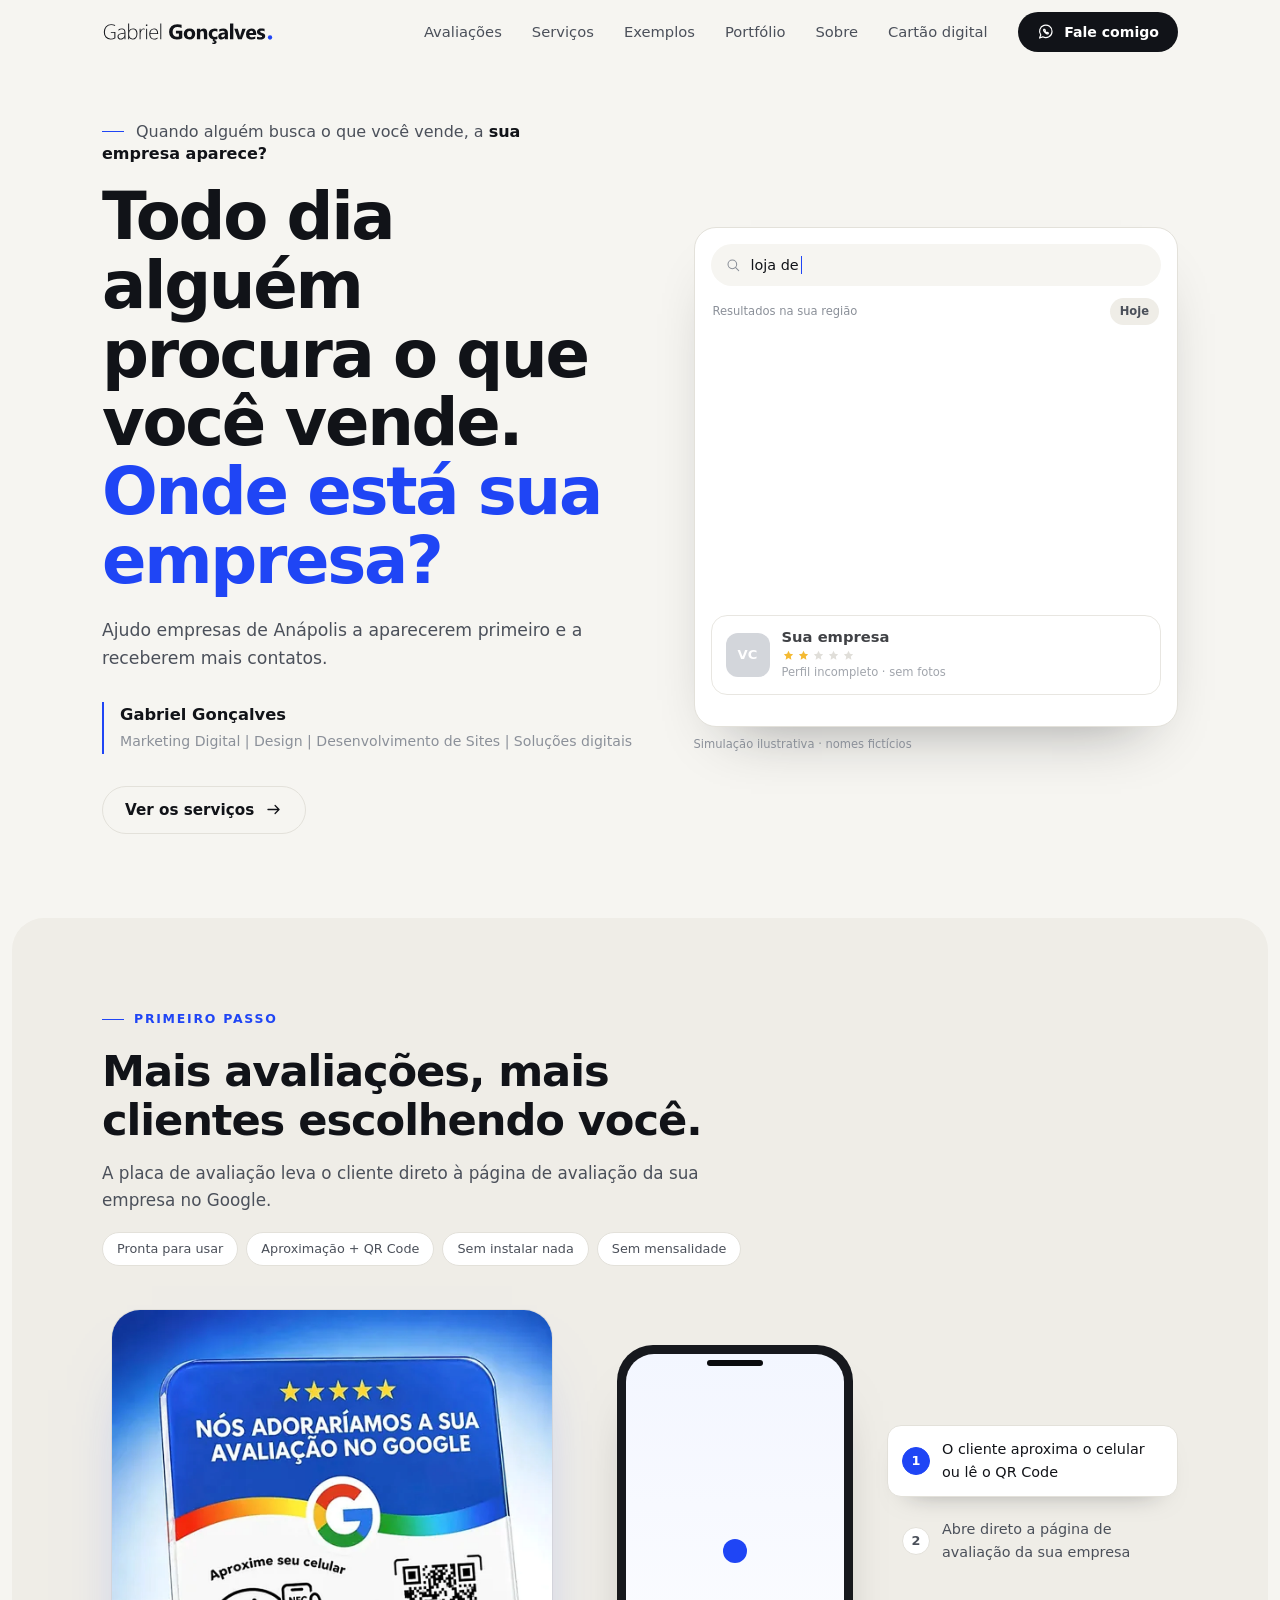
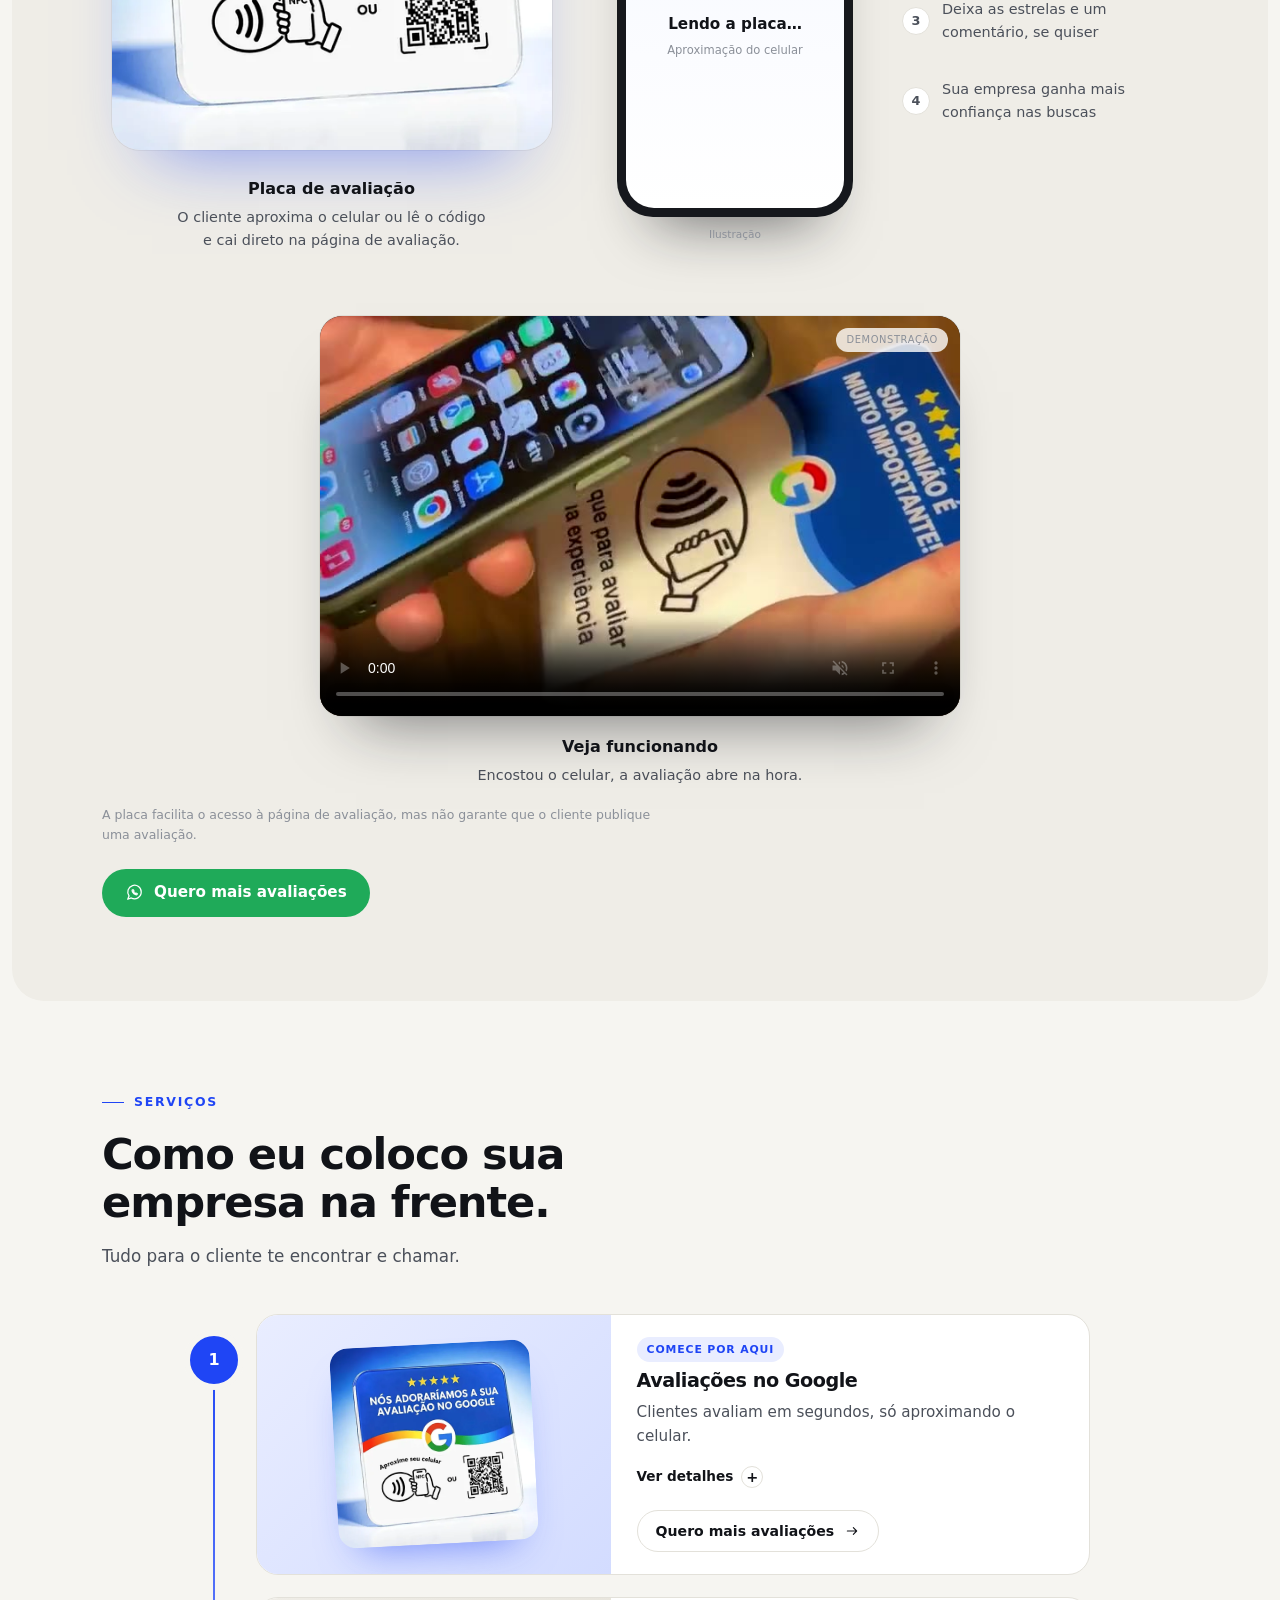
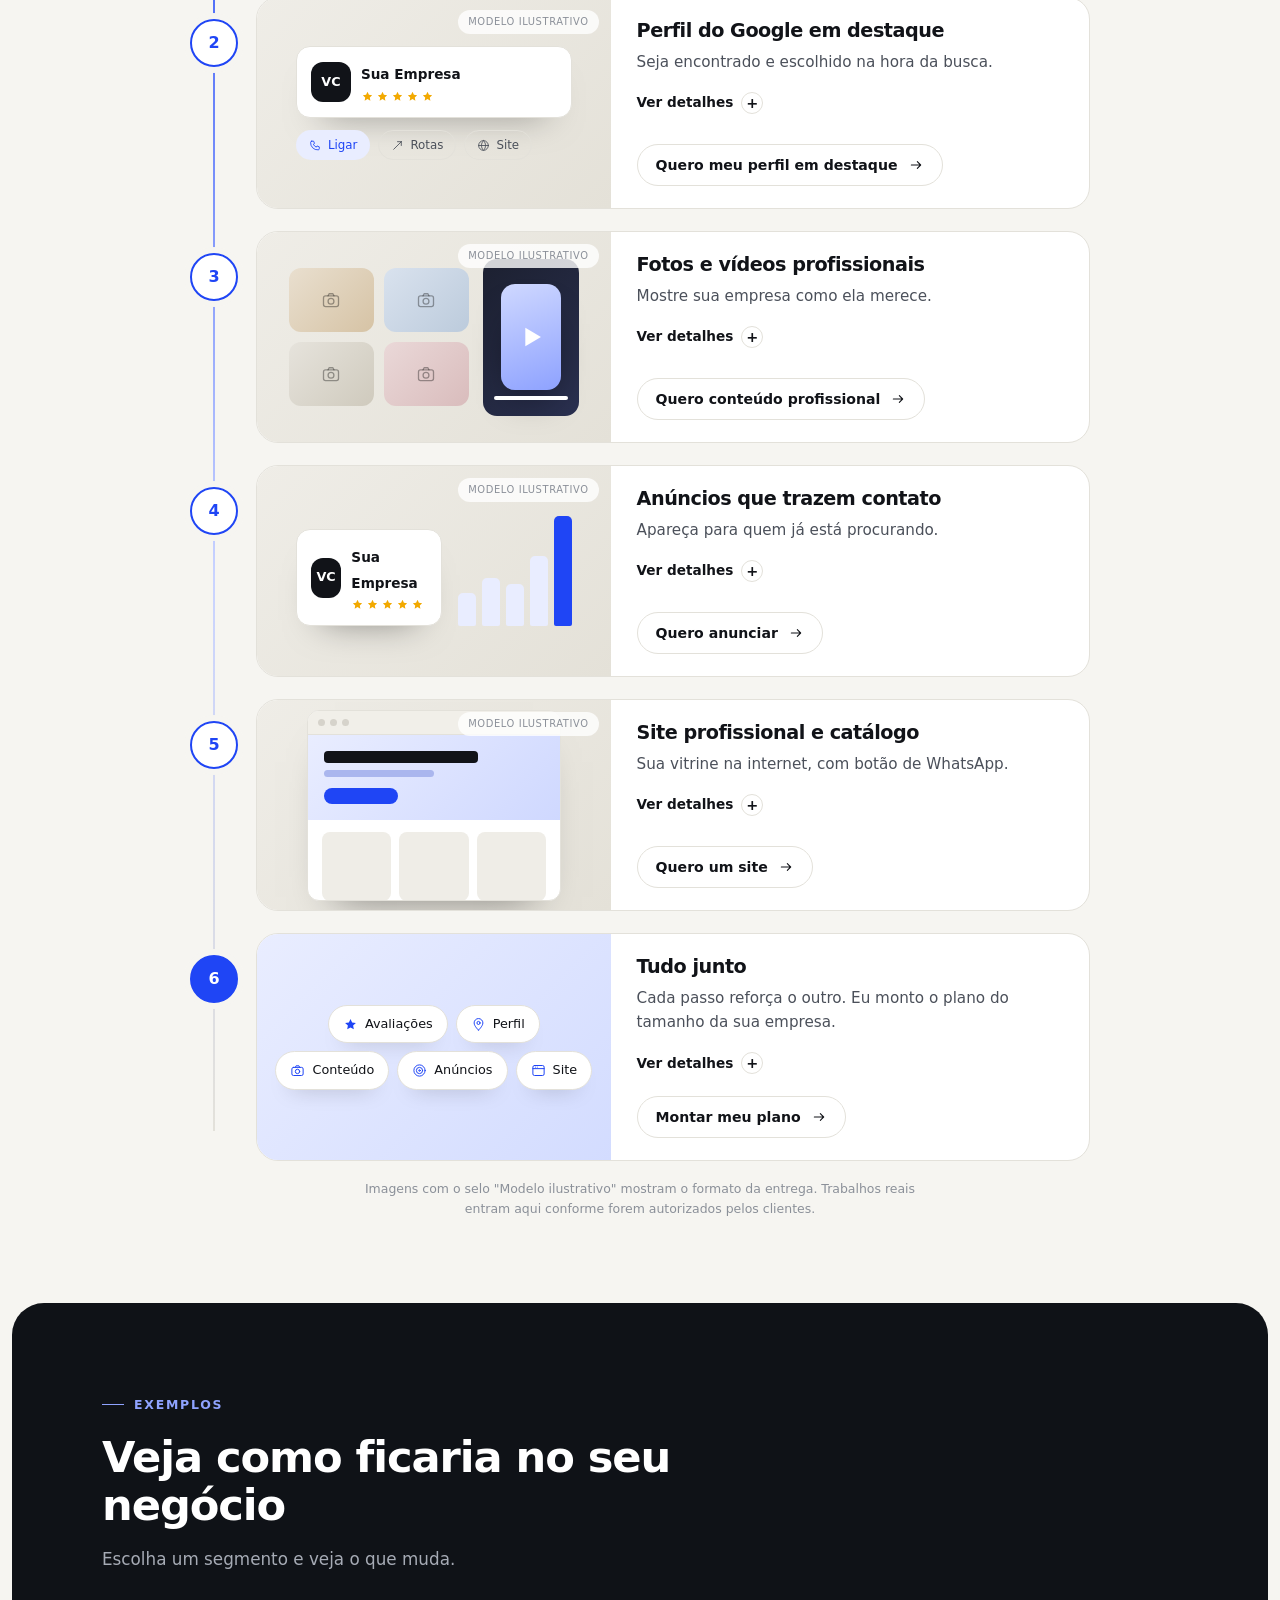
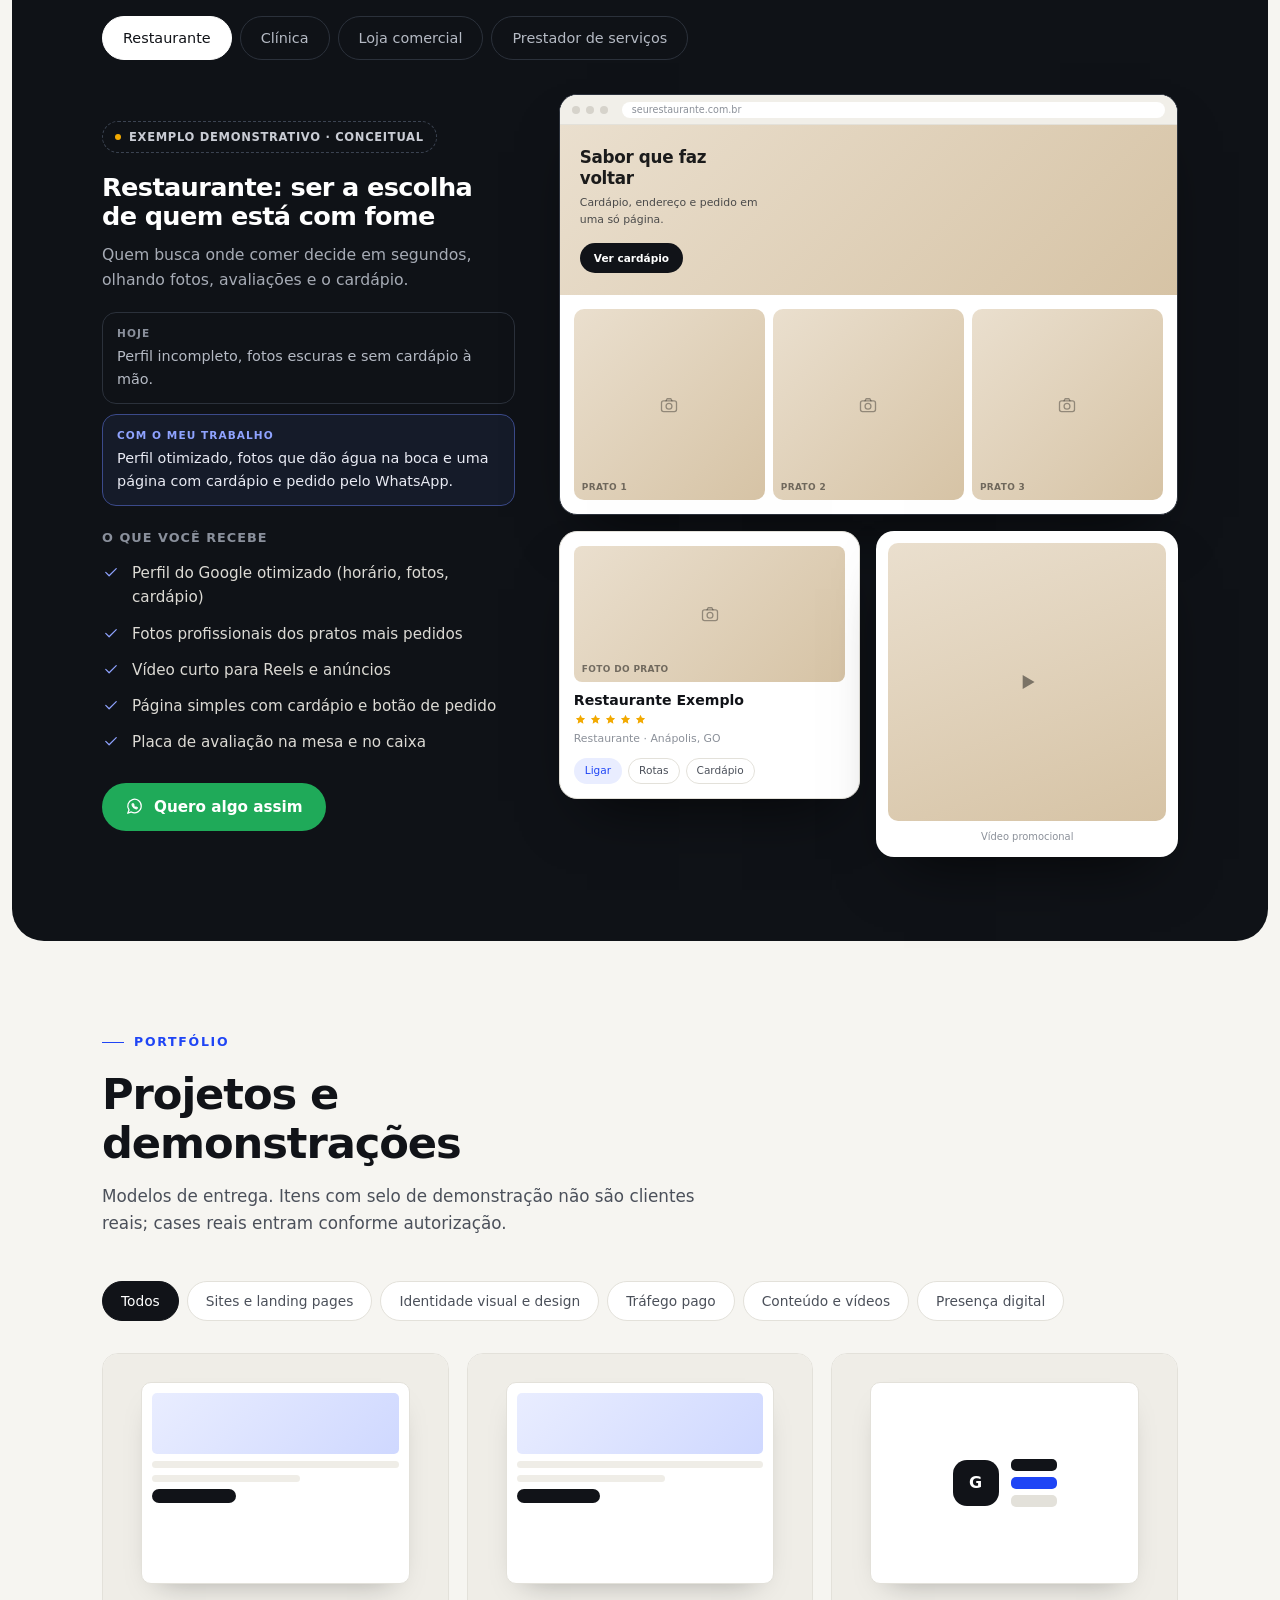
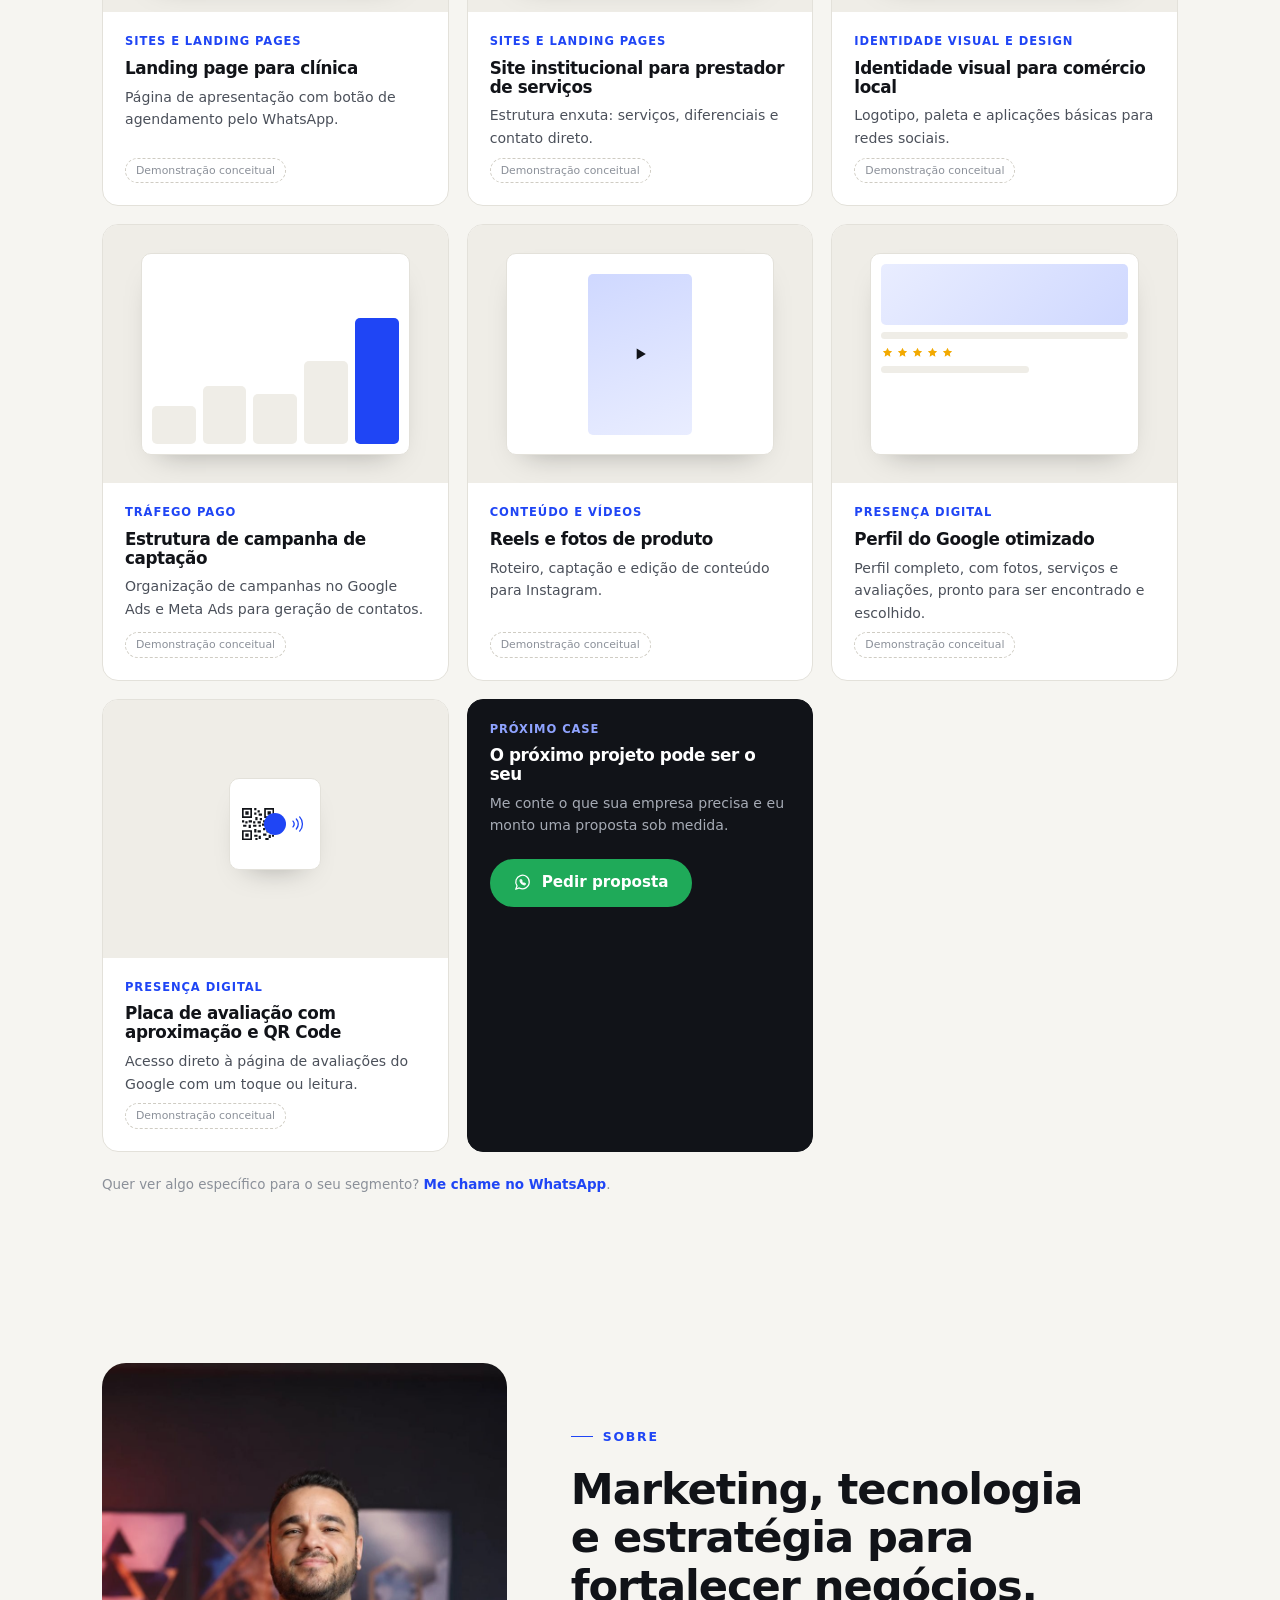
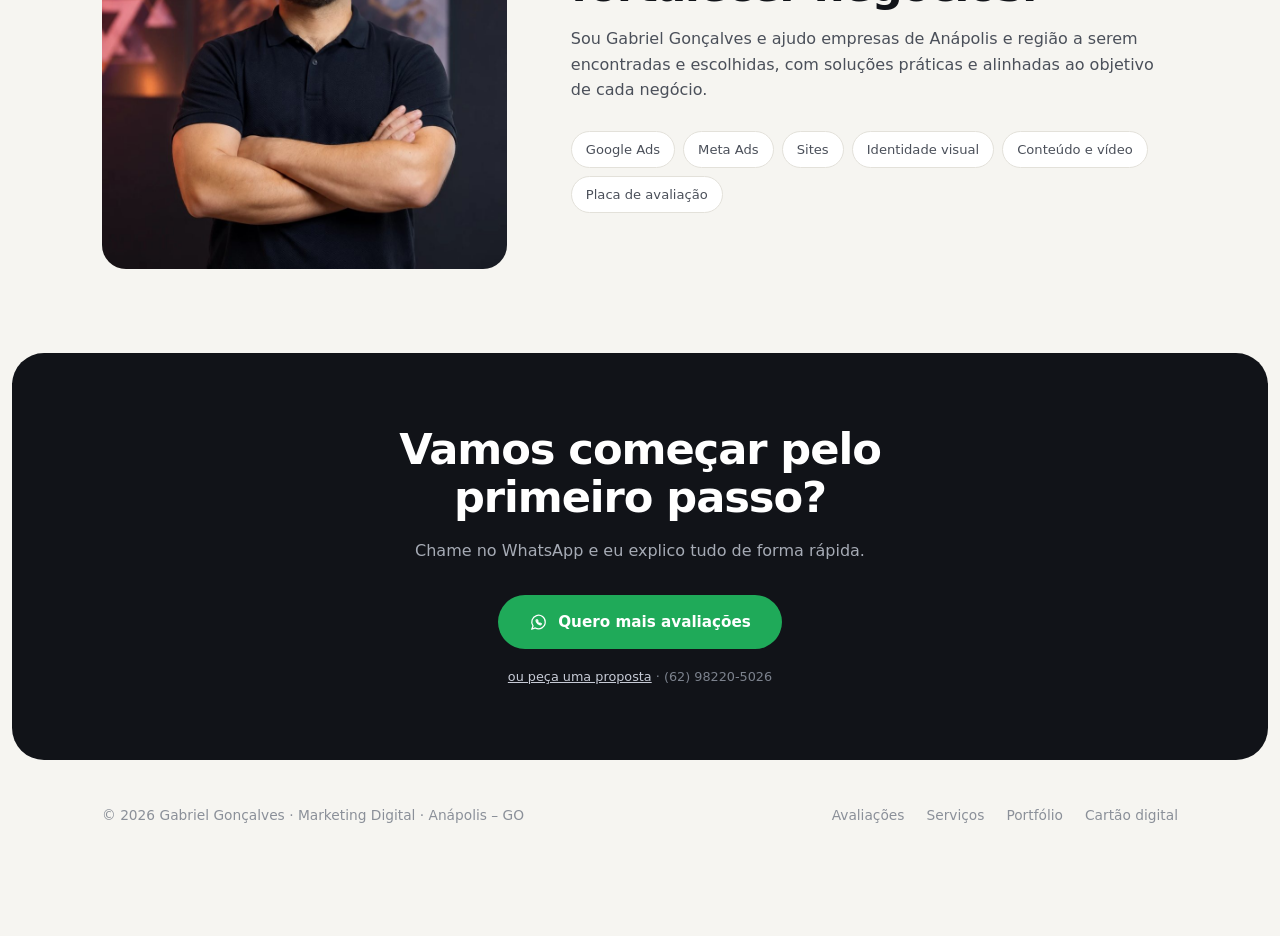
==== index.html @ 5f4edd0d "Textos: frase de apoio e título dos serviços" ====
<!DOCTYPE html>
<html lang="pt-BR">
<head>
<meta charset="utf-8">
<meta name="viewport" content="width=device-width, initial-scale=1, viewport-fit=cover">
<title>Gabriel Gonçalves | Marketing Digital e Soluções Digitais em Anápolis</title>
<meta name="description" content="Marketing digital em Anápolis – GO: gestão de tráfego pago, Google Perfil da Empresa, criação de sites, fotos e vídeos e placas de avaliação com QR Code e aproximação. Fale com Gabriel Gonçalves.">
<meta name="author" content="Gabriel Gonçalves">
<meta name="theme-color" content="#f6f5f1">
<link rel="canonical" href="https://gabrielgoncalves.pages.dev/">

<meta property="og:type" content="website">
<meta property="og:locale" content="pt_BR">
<meta property="og:site_name" content="Gabriel Gonçalves">
<meta property="og:title" content="Gabriel Gonçalves | Marketing Digital e Soluções Digitais em Anápolis">
<meta property="og:description" content="Todo dia alguém procura o que você vende. Onde está sua empresa? Soluções de presença digital para empresas de Anápolis e região.">
<meta property="og:url" content="https://gabrielgoncalves.pages.dev/">
<meta property="og:image" content="https://gabrielgoncalves.pages.dev/assets/og-image.png">
<meta property="og:image:width" content="1200">
<meta property="og:image:height" content="630">
<meta name="twitter:card" content="summary_large_image">
<meta name="twitter:title" content="Gabriel Gonçalves | Marketing Digital em Anápolis">
<meta name="twitter:description" content="Soluções de presença digital para empresas de Anápolis e região.">
<meta name="twitter:image" content="https://gabrielgoncalves.pages.dev/assets/og-image.png">

<link rel="icon" href="assets/favicon.svg" type="image/svg+xml">
<link rel="apple-touch-icon" href="assets/apple-touch-icon.png">
<link rel="stylesheet" href="css/style.css">
<script>document.documentElement.classList.add('js')</script>

<script type="application/ld+json">
{
  "@context":"https://schema.org",
  "@type":"ProfessionalService",
  "name":"Gabriel Gonçalves – Marketing Digital",
  "description":"Marketing digital e soluções de presença digital: tráfego pago, Google Perfil da Empresa, sites, fotos e vídeos, placas de avaliação.",
  "url":"https://gabrielgoncalves.pages.dev/",
  "telephone":"+5562982205026",
  "image":"https://gabrielgoncalves.pages.dev/assets/og-image.png",
  "address":{"@type":"PostalAddress","addressLocality":"Anápolis","addressRegion":"GO","addressCountry":"BR"},
  "areaServed":[{"@type":"City","name":"Anápolis"},{"@type":"AdministrativeArea","name":"Goiás"}],
  "founder":{"@type":"Person","name":"Gabriel Gonçalves"}
}
</script>
</head>
<body>

<!-- Ícones (sprite) -->
<svg width="0" height="0" style="position:absolute" aria-hidden="true">
  <symbol id="i-ads" viewBox="0 0 24 24"><circle cx="12" cy="12" r="9"/><circle cx="12" cy="12" r="5"/><circle cx="12" cy="12" r="1.2"/></symbol>
  <symbol id="i-pin" viewBox="0 0 24 24"><path d="M12 21s7-6.2 7-11.5A7 7 0 0 0 5 9.5C5 14.8 12 21 12 21z"/><circle cx="12" cy="9.5" r="2.5"/></symbol>
  <symbol id="i-cam" viewBox="0 0 24 24"><rect x="3" y="7" width="18" height="13" rx="2.5"/><circle cx="12" cy="13.5" r="3.5"/><path d="M8.5 7l1.2-2.5h4.6L15.5 7"/></symbol>
  <symbol id="i-site" viewBox="0 0 24 24"><rect x="3" y="4" width="18" height="16" rx="2.5"/><path d="M3 9h18M7 6.6h.01M10 6.6h.01"/></symbol>
  <symbol id="i-qr" viewBox="0 0 24 24"><rect x="3.5" y="3.5" width="6" height="6" rx="1"/><rect x="14.5" y="3.5" width="6" height="6" rx="1"/><rect x="3.5" y="14.5" width="6" height="6" rx="1"/><path d="M14.5 14.5h2.5v2.5m3.5-2.5v.01M14.5 20.5h.01M17 20.5h3.5v-2"/></symbol>
  <symbol id="i-wa" viewBox="0 0 24 24"><path d="M20.5 11.5a8.5 8.5 0 0 1-12.6 7.4L3.5 20.5l1.6-4.2A8.5 8.5 0 1 1 20.5 11.5z"/><path d="M9.2 8.6c-.3.5-.4 1.4.3 2.7 1 1.8 2.4 3 4.1 3.5.9.2 1.5-.2 1.8-.7l.2-.5-1.7-.9-.7.6c-.9-.3-2-1.3-2.4-2.3l.6-.7-.8-1.7z"/></symbol>
  <symbol id="i-mail" viewBox="0 0 24 24"><rect x="3" y="5" width="18" height="14" rx="2.5"/><path d="M3.5 7l8.5 6 8.5-6"/></symbol>
  <symbol id="i-ig" viewBox="0 0 24 24"><rect x="3.5" y="3.5" width="17" height="17" rx="5"/><circle cx="12" cy="12" r="3.8"/><path d="M17 7h.01"/></symbol>
  <symbol id="i-globe" viewBox="0 0 24 24"><circle cx="12" cy="12" r="9"/><path d="M3 12h18M12 3c2.5 2.6 3.7 5.6 3.7 9s-1.2 6.4-3.7 9c-2.5-2.6-3.7-5.6-3.7-9S9.5 5.6 12 3z"/></symbol>
  <symbol id="i-dl" viewBox="0 0 24 24"><path d="M12 4v11m0 0l-4-4m4 4l4-4M5 19.5h14"/></symbol>
  <symbol id="i-share" viewBox="0 0 24 24"><circle cx="6" cy="12" r="2.6"/><circle cx="17.5" cy="6" r="2.6"/><circle cx="17.5" cy="18" r="2.6"/><path d="M8.3 10.8l7-3.6M8.3 13.2l7 3.6"/></symbol>
  <symbol id="i-arrow" viewBox="0 0 24 24"><path d="M5 12h14m-5-5l5 5-5 5"/></symbol>
  <symbol id="i-check" viewBox="0 0 24 24"><path d="M5 12.5l4.5 4.5L19 7.5"/></symbol>
  <symbol id="i-star" viewBox="0 0 24 24"><path d="M12 3.2l2.6 5.5 6 .8-4.4 4.2 1.1 6-5.3-2.9-5.3 2.9 1.1-6L3.4 9.5l6-.8z" fill="currentColor" stroke="none"/></symbol>
  <symbol id="i-search" viewBox="0 0 24 24"><circle cx="11" cy="11" r="6.5"/><path d="M16 16l4.5 4.5"/></symbol>
  <symbol id="i-play" viewBox="0 0 24 24"><path d="M8 5.5v13l11-6.5z" fill="currentColor" stroke="none"/></symbol>
  <symbol id="i-nfc" viewBox="0 0 24 24"><path d="M6 8.5a5.5 5.5 0 0 1 0 7M10 6a9 9 0 0 1 0 12M14 3.5a12.5 12.5 0 0 1 0 17"/></symbol>
  <symbol id="i-phone" viewBox="0 0 24 24"><path d="M5 4h3.5l1.7 4.2-2.2 1.4a11 11 0 0 0 5.4 5.4l1.4-2.2L19 14.5V18a2 2 0 0 1-2 2A13 13 0 0 1 3 6a2 2 0 0 1 2-2z"/></symbol>
  <symbol id="i-route" viewBox="0 0 24 24"><path d="M5 19l14-14m0 0h-7m7 0v7"/></symbol>
  <symbol id="i-qrfill" viewBox="0 0 29 29"><path fill="currentColor" fill-rule="evenodd" d="M0 0h9v9H0zM1.5 1.5v6h6v-6zM3 3h3v3H3zM20 0h9v9h-9zM21.5 1.5v6h6v-6zM23 3h3v3h-3zM0 20h9v9H0zM1.5 21.5v6h6v-6zM3 23h3v3H3zM11 0h2v2h-2zM14 2h2v2h-2zM11 4h2v2h-2zM15 5h3v2h-3zM12 8h2v3h-2zM16 9h2v2h-2zM0 11h2v2H0zM3 12h2v2H3zM6 11h3v2H6zM10 12h2v2h-2zM14 12h3v2h-3zM19 11h2v2h-2zM22 12h3v2h-3zM26 11h3v2h-3zM1 15h3v2H1zM6 15h2v3H6zM10 15h3v2h-3zM15 15h2v2h-2zM18 14h3v2h-3zM23 15h2v3h-2zM27 15h2v2h-2zM11 19h2v3h-2zM14 20h3v2h-3zM19 18h2v2h-2zM22 20h2v2h-2zM26 19h3v2h-3zM11 24h3v2h-3zM15 25h2v3h-2zM19 23h3v2h-3zM24 24h2v3h-2zM27 24h2v2h-2zM12 27h2v2h-2zM21 27h3v2h-3z"/></symbol>
</svg>

<header class="header" id="topo">
  <div class="wrap">
    <a class="brand" href="#topo" aria-label="Gabriel Gonçalves — início"><img src="assets/logo-nome.svg" alt="Gabriel Gonçalves" height="28"></a>
    <button class="menu-btn" aria-label="Abrir menu" aria-expanded="false" aria-controls="nav"><span></span></button>
    <nav class="nav" id="nav" aria-label="Principal">
      <a class="link" href="#plaquinha">Avaliações</a>
      <a class="link" href="#trilha">Serviços</a>
      <a class="link" href="#exemplos">Exemplos</a>
      <a class="link" href="#portfolio">Portfólio</a>
      <a class="link" href="#sobre">Sobre</a>
      <a class="link" href="cartao/">Cartão digital</a>
      <a class="btn btn-primary" data-wa="geral" href="https://wa.me/5562982205026" target="_blank" rel="noopener"><svg class="icon"><use href="#i-wa"/></svg>Fale comigo</a>
    </nav>
  </div>
</header>

<main>
<!-- 1. HERO -->
<section class="hero" aria-labelledby="h-hero">
  <div class="wrap hero-grid">
    <div>
      <p class="pre">Quando alguém busca o que você vende, a <b>sua empresa aparece?</b></p>
      <h1 id="h-hero">Todo dia alguém procura o que você vende. <em>Onde está sua empresa?</em></h1>
      <p class="sub">Ajudo empresas de Anápolis a aparecerem primeiro e a receberem mais contatos.</p>
      <div class="hero-id">
        <strong>Gabriel Gonçalves</strong>
        <span>Marketing Digital | Design | Desenvolvimento de Sites | Soluções digitais</span>
      </div>
      <div class="cta-row">
        <a class="btn btn-ghost" href="#trilha">Ver os serviços<svg class="icon"><use href="#i-arrow"/></svg></a>
      </div>
    </div>

    <div class="stage serp-stage" role="img" aria-label="Simulação: a empresa do cliente aparece e sobe de posição nas buscas do Google">
      <div class="gs" aria-hidden="true">
        <div class="gs-bar"><svg class="icon"><use href="#i-search"/></svg><span id="gs-q"></span><i class="caret"></i></div>
        <div class="gs-state"><span>Resultados na sua região</span><b id="gs-badge" class="before">Hoje</b></div>
        <div class="gs-list" id="gs-list"></div>
        <div class="gs-ping" id="gs-ping"><span class="dot"><svg class="icon"><use href="#i-wa"/></svg></span>Cliente chamou no WhatsApp</div>
      </div>
      <span class="stage-note">Simulação ilustrativa · nomes fictícios</span>
    </div>
  </div>
</section>

<!-- 2.5 AVALIAÇÕES -->
<section id="plaquinha" class="reviews" aria-labelledby="h-aval">
  <div class="wrap">
    <div class="sec-head rv">
      <span class="eyebrow">Primeiro passo</span>
      <h2 id="h-aval">Mais avaliações, mais clientes escolhendo você.</h2>
      <p class="lead">A placa de avaliação leva o cliente direto à página de avaliação da sua empresa no Google.</p>
      <div class="pills3"><span>Pronta para usar</span><span>Aproximação + QR Code</span><span>Sem instalar nada</span><span>Sem mensalidade</span></div>
    </div>

    <div class="rv-grid">

      <figure class="plaque rv">
        <img class="mesa" src="assets/plaquinha-azul.webp" alt="Placa de avaliação com aproximação e QR Code para avaliações no Google" width="1000" height="1000" loading="lazy">
        <figcaption><b>Placa de avaliação</b><span>O cliente aproxima o celular ou lê o código e cai direto na página de avaliação.</span></figcaption>
      </figure>

      <div class="flow rv" id="flow">
        <div class="phone" aria-hidden="true">
          <div class="scr s1 on"><div class="nfc"><i></i><i></i><i></i></div><b>Lendo a placa…</b><small>Aproximação do celular</small></div>
          <div class="scr s2"><div class="g-head"><div class="logo">SE</div><div><b>Sua Empresa</b><small>Avalie sua experiência</small></div></div>
            <div class="rate"><svg class="icon"><use href="#i-star"/></svg><svg class="icon"><use href="#i-star"/></svg><svg class="icon"><use href="#i-star"/></svg><svg class="icon"><use href="#i-star"/></svg><svg class="icon"><use href="#i-star"/></svg></div>
            <small class="hint">Toque nas estrelas</small></div>
          <div class="scr s3"><div class="g-head"><div class="logo">SE</div><div><b>Sua Empresa</b><small>Avaliação</small></div></div>
            <div class="rate"><svg class="icon"><use href="#i-star"/></svg><svg class="icon"><use href="#i-star"/></svg><svg class="icon"><use href="#i-star"/></svg><svg class="icon"><use href="#i-star"/></svg><svg class="icon"><use href="#i-star"/></svg></div>
            <div class="cmt"><i></i><i class="s"></i></div><span class="pub">Publicar</span></div>
          <div class="scr s4"><div class="serp"><div class="q"><svg class="icon"><use href="#i-search"/></svg>sua empresa em Anápolis</div>
            <div class="res top"><div class="logo">SE</div><div><b>Sua Empresa</b><div class="stars"><svg class="icon"><use href="#i-star"/></svg><svg class="icon"><use href="#i-star"/></svg><svg class="icon"><use href="#i-star"/></svg><svg class="icon"><use href="#i-star"/></svg><svg class="icon"><use href="#i-star"/></svg></div><small>Perfil completo · fotos · horário</small></div></div>
            <div class="res dim"><div class="logo">OE</div><div><b>Outra empresa</b><div class="stars"><svg class="icon"><use href="#i-star"/></svg></div><small>Poucas informações</small></div></div></div></div>
          <span class="ilus">Ilustração</span>
        </div>
        <ol class="steps">
          <li class="on"><button type="button" data-go="0"><b>1</b><span>O cliente aproxima o celular ou lê o QR Code</span></button></li>
          <li><button type="button" data-go="1"><b>2</b><span>Abre direto a página de avaliação da sua empresa</span></button></li>
          <li><button type="button" data-go="2"><b>3</b><span>Deixa as estrelas e um comentário, se quiser</span></button></li>
          <li><button type="button" data-go="3"><b>4</b><span>Sua empresa ganha mais confiança nas buscas</span></button></li>
        </ol>
      </div>
    </div>

    <figure class="demo-video rv">
      <div class="vwrap">
        <video id="demo-nfc" muted loop playsinline preload="metadata" poster="assets/video/demo-nfc.jpg" aria-label="Demonstração: cliente encosta o celular na placa de avaliação e a página de avaliação abre">
          <source src="assets/video/demo-nfc.mp4" type="video/mp4">
        </video>
        <span class="model">Demonstração</span>
      </div>
      <figcaption><b>Veja funcionando</b><span>Encostou o celular, a avaliação abre na hora.</span></figcaption>
    </figure>

    <p class="fine rv">A placa facilita o acesso à página de avaliação, mas não garante que o cliente publique uma avaliação.</p>
    <div class="cta-row rv"><a class="btn btn-wa" data-wa="nfc" href="https://wa.me/5562982205026" target="_blank" rel="noopener"><svg class="icon"><use href="#i-wa"/></svg>Quero mais avaliações</a></div>
  </div>
</section>


<!-- 3. TRILHA -->
<section id="trilha" aria-labelledby="h-trilha">
  <div class="wrap">
    <div class="sec-head rv">
      <span class="eyebrow">Serviços</span>
      <h2 id="h-trilha">Como eu coloco sua empresa na frente.</h2>
      <p class="lead">Tudo para o cliente te encontrar e chamar.</p>
    </div>
    <div class="track">
      <article class="step rv first">
        <span class="num">1</span>
        <div class="sc">
          <div class="step-vis" data-tipo="plaquinha"></div>
          <div class="sc-body">
            <span class="badge2">Comece por aqui</span>
            <h3>Avaliações no Google</h3>
            <p>Clientes avaliam em segundos, só aproximando o celular.</p>
            <details><summary>Ver detalhes</summary><ul><li>Placa de avaliação com aproximação e QR Code, pronta para usar</li><li>Link direto para a avaliação da sua empresa</li><li>Mais confiança para quem pesquisa</li></ul></details>
            <a class="btn btn-ghost sm" data-wa="nfc" href="https://wa.me/5562982205026" target="_blank" rel="noopener">Quero mais avaliações<svg class="icon"><use href="#i-arrow"/></svg></a>
          </div>
        </div>
      </article>
      <article class="step rv">
        <span class="num">2</span>
        <div class="sc">
          <div class="step-vis" data-tipo="perfil"></div>
          <div class="sc-body">
            
            <h3>Perfil do Google em destaque</h3>
            <p>Seja encontrado e escolhido na hora da busca.</p>
            <details><summary>Ver detalhes</summary><ul><li>Otimização completa do perfil</li><li>Informações, categorias, produtos e serviços</li><li>Fotos e publicações que mantêm o perfil ativo</li><li>Gestão de reputação e avaliações</li></ul></details>
            <a class="btn btn-ghost sm" data-wa="google" href="https://wa.me/5562982205026" target="_blank" rel="noopener">Quero meu perfil em destaque<svg class="icon"><use href="#i-arrow"/></svg></a>
          </div>
        </div>
      </article>
      <article class="step rv">
        <span class="num">3</span>
        <div class="sc">
          <div class="step-vis" data-tipo="foto,video"></div>
          <div class="sc-body">
            
            <h3>Fotos e vídeos profissionais</h3>
            <p>Mostre sua empresa como ela merece.</p>
            <details><summary>Ver detalhes</summary><ul><li>Fotografia comercial de produtos e ambiente</li><li>Reels e vídeos institucionais</li><li>Conteúdo para Instagram e redes sociais</li></ul></details>
            <a class="btn btn-ghost sm" data-wa="midia" href="https://wa.me/5562982205026" target="_blank" rel="noopener">Quero conteúdo profissional<svg class="icon"><use href="#i-arrow"/></svg></a>
          </div>
        </div>
      </article>
      <article class="step rv">
        <span class="num">4</span>
        <div class="sc">
          <div class="step-vis" data-tipo="google"></div>
          <div class="sc-body">
            
            <h3>Anúncios que trazem contato</h3>
            <p>Apareça para quem já está procurando.</p>
            <details><summary>Ver detalhes</summary><ul><li>Google Ads e Meta Ads</li><li>Campanhas para gerar contatos</li><li>Acompanhamento e ajustes</li></ul></details>
            <a class="btn btn-ghost sm" data-wa="trafego" href="https://wa.me/5562982205026" target="_blank" rel="noopener">Quero anunciar<svg class="icon"><use href="#i-arrow"/></svg></a>
          </div>
        </div>
      </article>
      <article class="step rv">
        <span class="num">5</span>
        <div class="sc">
          <div class="step-vis" data-tipo="site"></div>
          <div class="sc-body">
            
            <h3>Site profissional e catálogo</h3>
            <p>Sua vitrine na internet, com botão de WhatsApp.</p>
            <details><summary>Ver detalhes</summary><ul><li>Site ou página de apresentação</li><li>Catálogo de produtos</li><li>Cartão de visita digital</li></ul></details>
            <a class="btn btn-ghost sm" data-wa="site" href="https://wa.me/5562982205026" target="_blank" rel="noopener">Quero um site<svg class="icon"><use href="#i-arrow"/></svg></a>
          </div>
        </div>
      </article>
      <article class="step rv last">
        <span class="num">6</span>
        <div class="sc">
          <div class="step-vis" data-tipo="tudo"></div>
          <div class="sc-body">
            
            <h3>Tudo junto</h3>
            <p>Cada passo reforça o outro. Eu monto o plano do tamanho da sua empresa.</p>
            <details><summary>Ver detalhes</summary><ul><li>Avaliações, perfil, conteúdo, anúncios e site</li><li>Plano sob medida para o seu momento</li></ul></details>
            <a class="btn btn-ghost sm" data-wa="proposta" href="https://wa.me/5562982205026" target="_blank" rel="noopener">Montar meu plano<svg class="icon"><use href="#i-arrow"/></svg></a>
          </div>
        </div>
      </article>
    </div>
    <p class="fine rv" style="text-align:center;margin-inline:auto">Imagens com o selo "Modelo ilustrativo" mostram o formato da entrega. Trabalhos reais entram aqui conforme forem autorizados pelos clientes.</p>
  </div>
</section>

<!-- 3. EXEMPLOS -->
<section id="exemplos" class="demos" aria-labelledby="h-demo">
  <div class="wrap">
    <div class="sec-head rv">
      <span class="eyebrow">Exemplos</span>
      <h2 id="h-demo">Veja como ficaria no seu negócio</h2>
      <p class="lead">Escolha um segmento e veja o que muda.</p>
    </div>
    <div class="tabs" role="tablist" aria-label="Segmentos de exemplo" id="demo-tabs"></div>
    <div id="demo-panels"></div>
  </div>
</section>

<!-- 4. PORTFÓLIO -->
<section id="portfolio" aria-labelledby="h-port">
  <div class="wrap">
    <div class="sec-head rv">
      <span class="eyebrow">Portfólio</span>
      <h2 id="h-port">Projetos e demonstrações</h2>
      <p class="lead">Modelos de entrega. Itens com selo de demonstração não são clientes reais; cases reais entram conforme autorização.</p>
    </div>
    <div class="filters" id="filters" role="group" aria-label="Filtrar por categoria"></div>
    <div class="grid" id="grid"></div>
    <p class="add-hint">Quer ver algo específico para o seu segmento? <a data-wa="portfolio" href="https://wa.me/5562982205026" target="_blank" rel="noopener" style="color:var(--accent);font-weight:600">Me chame no WhatsApp</a>.</p>
  </div>
</section>

<!-- 5. SOBRE -->
<section id="sobre" class="about" aria-labelledby="h-sobre">
  <div class="wrap about-grid">
    <div class="photo rv">
      <img src="assets/gabriel.jpg" alt="Gabriel Gonçalves" onerror="this.remove()" width="420" height="525">
      <div class="ph-txt"><b>GG</b><span>Espaço para foto profissional<br>assets/gabriel.jpg</span></div>
    </div>
    <div class="rv">
      <span class="eyebrow">Sobre</span>
      <h2 id="h-sobre">Marketing, tecnologia e estratégia para fortalecer negócios.</h2>
      <p>Sou Gabriel Gonçalves e ajudo empresas de Anápolis e região a serem encontradas e escolhidas, com soluções práticas e alinhadas ao objetivo de cada negócio.</p>
      <div class="pills"><span>Google Ads</span><span>Meta Ads</span><span>Sites</span><span>Identidade visual</span><span>Conteúdo e vídeo</span><span>Placa de avaliação</span></div>
    </div>
  </div>
</section>

<!-- CTA -->
<section class="cta" id="contato" aria-labelledby="h-cta">
  <div class="wrap">
    <h2 id="h-cta">Vamos começar pelo primeiro passo?</h2>
    <p>Chame no WhatsApp e eu explico tudo de forma rápida.</p>
    <a class="btn btn-wa" data-wa="nfc" href="https://wa.me/5562982205026" target="_blank" rel="noopener"><svg class="icon"><use href="#i-wa"/></svg>Quero mais avaliações</a>
    <small><a data-wa="proposta" href="https://wa.me/5562982205026" target="_blank" rel="noopener" style="text-decoration:underline">ou peça uma proposta</a> · (62) 98220-5026</small>
  </div>
</section>
</main>

<footer class="footer">
  <div class="wrap">
    <div>© <span id="ano">2026</span> Gabriel Gonçalves · Marketing Digital · Anápolis – GO</div>
    <nav aria-label="Rodapé">
      <a href="#plaquinha">Avaliações</a><a href="#trilha">Serviços</a><a href="#portfolio">Portfólio</a><a href="cartao/">Cartão digital</a>
      <a class="ig-link" href="#" target="_blank" rel="noopener" hidden>Instagram</a>
      <a class="mail-link" href="#" hidden>E-mail</a>
    </nav>
  </div>
</footer>

<div class="dock" id="dock"><a class="btn btn-wa btn-block" data-wa="nfc" href="https://wa.me/5562982205026" target="_blank" rel="noopener"><svg class="icon"><use href="#i-wa"/></svg>Quero mais avaliações</a></div>

<a class="fab" id="fab" data-wa="geral" href="https://wa.me/5562982205026" target="_blank" rel="noopener" aria-label="Conversar pelo WhatsApp"><svg class="icon"><use href="#i-wa"/></svg></a>

<script src="js/config.js"></script>
<script src="js/projetos.js"></script>
<script src="js/main.js"></script>
</body>
</html>
---- css/style.css ----
/* ===== Gabriel Gonçalves — estilos ===== */
:root{
  --bg:#f6f5f1; --surface:#fff; --soft:#efede7;
  --ink:#111318; --ink2:#4b505a; --mute:#8b9099; --line:#e3e1da;
  --accent:#1f45f5; --accent-ink:#fff; --accent-soft:#e9edff;
  --dark:#0f1217; --dark2:#171b22;
  --wa:#1faa59;
  --r:16px; --r-sm:10px;
  --max:1120px;
  --font:"Inter","Segoe UI",system-ui,-apple-system,"Helvetica Neue",Arial,sans-serif;
}
*{box-sizing:border-box;margin:0;padding:0}
[hidden]{display:none!important}
html{scroll-behavior:smooth;-webkit-text-size-adjust:100%}
body{font-family:var(--font);background:var(--bg);color:var(--ink);line-height:1.6;font-size:16px;overflow-x:hidden;-webkit-font-smoothing:antialiased}
img,svg{display:block;max-width:100%}
a{color:inherit;text-decoration:none}
button{font:inherit;color:inherit;cursor:pointer;background:none;border:0}
ul,ol{list-style:none}
.icon{width:1.25em;height:1.25em;fill:none;stroke:currentColor;stroke-width:1.6;stroke-linecap:round;stroke-linejoin:round;flex:none}
.icon.fill{fill:currentColor;stroke:none}
.wrap{width:100%;max-width:var(--max);margin:0 auto;padding:0 22px}
section{padding:84px 0;scroll-margin-top:64px}
.eyebrow{display:inline-flex;align-items:center;gap:10px;font-size:.78rem;font-weight:600;letter-spacing:.14em;text-transform:uppercase;color:var(--accent);margin-bottom:18px}
.eyebrow::before{content:"";width:22px;height:1px;background:currentColor}
h1,h2,h3{font-weight:600;letter-spacing:-.025em;line-height:1.12}
h2{font-size:clamp(1.7rem,4.6vw,2.7rem);max-width:20ch}
.lead{color:var(--ink2);font-size:1.05rem;max-width:56ch;margin-top:16px}
.sec-head{margin-bottom:44px}
:focus-visible{outline:2px solid var(--accent);outline-offset:3px;border-radius:6px}

/* botões */
.btn{display:inline-flex;align-items:center;justify-content:center;gap:10px;min-height:48px;padding:0 22px;border-radius:999px;font-weight:600;font-size:.95rem;border:1px solid transparent;transition:transform .2s,background .2s,border-color .2s,box-shadow .2s;white-space:nowrap}
.btn:active{transform:scale(.98)}
.btn-primary{background:var(--ink);color:#fff}
.btn-primary:hover{background:#000;box-shadow:0 8px 24px -10px rgba(0,0,0,.5)}
.btn-accent{background:var(--accent);color:#fff}
.btn-accent:hover{box-shadow:0 10px 26px -10px var(--accent)}
.btn-ghost{background:transparent;border-color:var(--line);color:var(--ink)}
.btn-ghost:hover{border-color:var(--ink)}
.btn-wa{background:var(--wa);color:#fff}
.btn-wa:hover{box-shadow:0 10px 26px -12px var(--wa)}
.btn-block{width:100%}

/* header */
.header{position:sticky;top:0;z-index:50;background:rgba(246,245,241,.86);backdrop-filter:saturate(1.4) blur(14px);-webkit-backdrop-filter:saturate(1.4) blur(14px);border-bottom:1px solid transparent;transition:border-color .2s}
.header.scrolled{border-color:var(--line)}
.header .wrap{display:flex;align-items:center;justify-content:space-between;height:64px}
.brand{display:flex;align-items:center;gap:10px;font-weight:600;letter-spacing:-.02em}
.brand .mark{width:30px;height:30px;border-radius:9px;background:var(--ink);color:#fff;display:grid;place-items:center;font-size:.8rem;font-weight:700;letter-spacing:0}
.nav{display:flex;align-items:center;gap:30px}
.nav a.link{font-size:.92rem;color:var(--ink2);transition:color .2s}
.nav a.link:hover{color:var(--ink)}
.nav .btn{min-height:40px;padding:0 18px;font-size:.88rem}
.menu-btn{display:none;width:44px;height:44px;border-radius:12px;border:1px solid var(--line);place-items:center}
.menu-btn span,.menu-btn span::before{display:block;width:18px;height:1.6px;background:var(--ink);position:relative;transition:transform .25s}
.menu-btn span::before{content:"";position:absolute;top:6px}
.menu-btn[aria-expanded=true] span{transform:translateY(3px) rotate(45deg)}
.menu-btn[aria-expanded=true] span::before{transform:translateY(-6px) rotate(-90deg);top:6px}
@media(max-width:820px){
  .menu-btn{display:grid}
  .nav{position:fixed;inset:64px 0 auto 0;background:var(--bg);flex-direction:column;align-items:stretch;gap:0;padding:8px 22px 22px;border-bottom:1px solid var(--line);transform:translateY(-12px);opacity:0;visibility:hidden;transition:.25s}
  .nav.open{transform:none;opacity:1;visibility:visible}
  .nav a.link{padding:16px 0;border-bottom:1px solid var(--line);font-size:1rem}
  .nav .btn{margin-top:16px;min-height:50px}
}

/* hero */
.hero{padding:56px 0 72px;position:relative}
.hero-grid{display:grid;grid-template-columns:1.05fr .95fr;gap:56px;align-items:center}
.hero h1{font-size:clamp(2.2rem,7.2vw,4.1rem);letter-spacing:-.035em;line-height:1.05}
.hero h1 em{font-style:normal;color:var(--accent)}
.hero .sub{margin-top:22px;font-size:1.08rem;color:var(--ink2);max-width:48ch}
.hero-id{margin-top:30px;padding-left:16px;border-left:2px solid var(--accent)}
.hero-id strong{display:block;font-size:1.02rem}
.hero-id span{font-size:.88rem;color:var(--mute)}
.cta-row{display:flex;flex-wrap:wrap;gap:12px;margin-top:32px}
.hero-meta{margin-top:34px;display:flex;flex-wrap:wrap;gap:8px 22px;color:var(--mute);font-size:.84rem}
.hero-meta span{display:inline-flex;align-items:center;gap:7px}
.hero-meta .icon{width:1.1em;height:1.1em;color:var(--accent)}

.stage{position:relative;aspect-ratio:1/1.02;max-width:520px;margin-left:auto;width:100%}
.stage::before{content:"";position:absolute;inset:0;border-radius:28px;border:1px solid var(--line);background:
  linear-gradient(var(--line) 1px,transparent 1px) 0 0/44px 44px,
  linear-gradient(90deg,var(--line) 1px,transparent 1px) 0 0/44px 44px;opacity:.55;
  -webkit-mask-image:radial-gradient(circle at 50% 50%,#000 30%,transparent 78%);mask-image:radial-gradient(circle at 50% 50%,#000 30%,transparent 78%)}
.card-float{position:absolute;background:var(--surface);border:1px solid var(--line);border-radius:var(--r);box-shadow:0 24px 50px -28px rgba(17,19,24,.35)}
.cf-search{top:3%;left:0;right:6%;padding:16px}
.cf-bar{display:flex;align-items:center;gap:10px;height:36px;padding:0 14px;border-radius:999px;background:var(--bg);color:var(--mute);font-size:.8rem;margin-bottom:14px}
.cf-bar .icon{width:15px;height:15px}
.cf-biz{display:flex;gap:12px}
.cf-biz .logo{width:46px;height:46px;border-radius:12px;background:var(--ink);color:#fff;display:grid;place-items:center;font-weight:700;flex:none}
.cf-biz b{display:block;font-size:.95rem;line-height:1.2}
.stars{display:flex;gap:2px;color:#f2a900;margin-top:3px}
.stars .icon{width:13px;height:13px}
.cf-biz small{display:block;color:var(--mute);font-size:.75rem;margin-top:2px}
.cf-actions{display:flex;gap:8px;margin-top:14px}
.chip{display:inline-flex;align-items:center;gap:6px;height:30px;padding:0 12px;border-radius:999px;border:1px solid var(--line);font-size:.74rem;font-weight:500;color:var(--ink2)}
.chip.on{background:var(--accent-soft);border-color:transparent;color:var(--accent)}
.chip .icon{width:13px;height:13px}
.cf-plate{right:0;top:44%;width:36%;padding:14px;text-align:center;transform:rotate(3deg)}
.qr{width:100%;aspect-ratio:1;color:var(--ink)}
.cf-plate small{display:block;margin-top:8px;font-size:.66rem;font-weight:600;letter-spacing:.06em;text-transform:uppercase;color:var(--ink2)}
.cf-plate .nfc{display:inline-flex;align-items:center;gap:5px;margin-top:6px;color:var(--accent);font-size:.66rem;font-weight:600}
.cf-chart{left:0;bottom:3%;width:54%;padding:16px}
.cf-chart header{display:flex;justify-content:space-between;align-items:center;font-size:.74rem;color:var(--mute);margin-bottom:12px}
.cf-chart header b{color:var(--ink);font-weight:600}
.bars{display:flex;align-items:flex-end;gap:7px;height:78px}
.bars i{flex:1;background:var(--accent-soft);border-radius:5px 5px 2px 2px}
.bars i:last-child{background:var(--accent)}
.cf-wa{right:0;bottom:-1%;display:flex;align-items:center;gap:10px;padding:10px 16px 10px 10px;border-radius:999px;font-size:.78rem;font-weight:600}
.cf-wa .dot{width:32px;height:32px;border-radius:50%;background:var(--wa);color:#fff;display:grid;place-items:center}
.cf-wa .dot .icon{width:17px;height:17px}
.stage-note{position:absolute;left:0;bottom:-26px;font-size:.72rem;color:var(--mute)}
@media(max-width:900px){
  .hero-grid{grid-template-columns:1fr;gap:56px}
  .stage{margin:0 auto;max-width:440px;aspect-ratio:1/1.24}
  .hero{padding-top:36px}
}
@media(max-width:480px){
  .cta-row .btn{width:100%}
  .cf-search{right:0;padding:14px}
  .cf-plate{top:45%;width:38%;padding:10px}
  .cf-chart{bottom:7%}
  .cf-plate small{font-size:.58rem}
}

/* soluções */
.cards{display:grid;grid-template-columns:repeat(6,1fr);gap:16px}
.card{grid-column:span 2;background:var(--surface);border:1px solid var(--line);border-radius:var(--r);padding:28px;display:flex;flex-direction:column;transition:transform .25s,border-color .25s,box-shadow .25s}
.card:hover{transform:translateY(-3px);border-color:#cfcdc5;box-shadow:0 22px 44px -30px rgba(17,19,24,.35)}
.card:nth-child(4),.card:nth-child(5){grid-column:span 3}
.card .ico{width:44px;height:44px;border-radius:12px;background:var(--accent-soft);color:var(--accent);display:grid;place-items:center;margin-bottom:22px}
.card .ico .icon{width:22px;height:22px}
.card h3{font-size:1.2rem;margin-bottom:10px}
.card p{color:var(--ink2);font-size:.95rem}
.card ul{margin:18px 0 22px;display:grid;gap:8px;font-size:.88rem;color:var(--ink2)}
.card li{display:flex;gap:10px;align-items:flex-start}
.card li::before{content:"";width:5px;height:5px;border-radius:50%;background:var(--accent);margin-top:.6em;flex:none}
.card .note{font-size:.8rem;color:var(--mute);background:var(--bg);border-radius:var(--r-sm);padding:10px 12px;margin-bottom:18px}
.card .more{margin-top:auto;display:inline-flex;align-items:center;gap:8px;font-weight:600;font-size:.9rem;color:var(--accent);padding:6px 0}
.card .more .icon{width:16px;height:16px;transition:transform .2s}
.card .more:hover .icon{transform:translateX(4px)}
@media(max-width:900px){.cards{grid-template-columns:1fr 1fr}.card,.card:nth-child(4),.card:nth-child(5){grid-column:span 1}.card:nth-child(5){grid-column:span 2}}
@media(max-width:620px){.cards{grid-template-columns:1fr}.card,.card:nth-child(5){grid-column:span 1}.card{padding:24px}}

/* exemplos (demos) */
.demos{background:var(--dark);color:#eceae4;border-radius:32px;margin:0 12px}
.demos .eyebrow{color:#8fa3ff}
.demos .lead{color:#a6abb5}
.demos h2{color:#fff}
.tabs{display:flex;gap:8px;overflow-x:auto;padding-bottom:4px;margin-bottom:30px;scrollbar-width:none;-webkit-overflow-scrolling:touch}
.tabs::-webkit-scrollbar{display:none}
.tab{flex:none;height:44px;padding:0 20px;border-radius:999px;border:1px solid #2b313b;color:#b5bac4;font-size:.9rem;font-weight:500;transition:.2s}
.tab:hover{border-color:#4a5262;color:#fff}
.tab[aria-selected=true]{background:#fff;border-color:#fff;color:var(--ink)}
.demo-panel{display:grid;grid-template-columns:.8fr 1.2fr;gap:44px;align-items:center}
.demo-panel[hidden]{display:none}
.demo-info h3{font-size:1.6rem;color:#fff;margin-bottom:12px}
.demo-info p{color:#a6abb5;font-size:.98rem}
.demo-info ul{margin:24px 0 28px;display:grid;gap:12px}
.demo-info li{display:flex;gap:12px;align-items:flex-start;font-size:.95rem;color:#dcdad4}
.demo-info li .icon{width:18px;height:18px;margin-top:2px;color:#8fa3ff}
.badge{display:inline-flex;align-items:center;gap:8px;font-size:.72rem;letter-spacing:.06em;text-transform:uppercase;font-weight:600;color:#c9ccd4;border:1px dashed #3b4351;border-radius:999px;padding:6px 12px;margin-bottom:20px}
.badge::before{content:"";width:6px;height:6px;border-radius:50%;background:#f2a900}
.mocks{position:relative;min-height:440px;--tone:#e9dfcf;--tone2:#d8c8ae}
.mk{position:absolute;background:#fff;color:var(--ink);border-radius:18px;overflow:hidden;box-shadow:0 30px 60px -28px rgba(0,0,0,.7)}
.mk-site{left:0;top:0;width:68%;border:1px solid #2b313b}
.mk-bar{display:flex;align-items:center;gap:6px;height:30px;padding:0 12px;background:#f1efe9;border-bottom:1px solid var(--line)}
.mk-bar i{width:8px;height:8px;border-radius:50%;background:#d6d3cb}
.mk-bar span{flex:1;margin-left:8px;height:16px;border-radius:8px;background:#fff;font-size:.6rem;line-height:16px;color:var(--mute);padding:0 10px}
.mk-hero{padding:22px 20px;background:linear-gradient(135deg,var(--tone),var(--tone2));min-height:150px}
.mk-hero b{display:block;font-size:1.05rem;letter-spacing:-.02em;line-height:1.2;max-width:15ch;color:#1b1b1b}
.mk-hero small{display:block;font-size:.68rem;margin-top:6px;color:#4a4a4a;max-width:28ch}
.mk-hero .pill{display:inline-block;margin-top:14px;background:var(--ink);color:#fff;font-size:.66rem;font-weight:600;padding:7px 14px;border-radius:999px}
.mk-tiles{display:grid;grid-template-columns:repeat(3,1fr);gap:8px;padding:14px}
.ph{aspect-ratio:1;border-radius:10px;background:linear-gradient(135deg,var(--tone),var(--tone2));display:grid;place-items:center;color:rgba(0,0,0,.35);position:relative}
.ph .icon{width:20px;height:20px}
.ph em{position:absolute;left:8px;bottom:6px;font-style:normal;font-size:.56rem;font-weight:600;letter-spacing:.04em;color:rgba(0,0,0,.5);text-transform:uppercase}
.mk-g{right:0;top:44px;width:42%;padding:14px;z-index:2;border:1px solid var(--line)}
.mk-g .ph{aspect-ratio:16/8;margin-bottom:10px;border-radius:8px}
.mk-g b{display:block;font-size:.88rem;line-height:1.2}
.mk-g small{display:block;font-size:.68rem;color:var(--mute)}
.mk-g .stars{margin:4px 0}
.mk-g .chips{display:flex;flex-wrap:wrap;gap:6px;margin-top:10px}
.mk-g .chip{height:26px;font-size:.66rem;padding:0 10px}
.mk-x{left:14%;bottom:0;width:46%;padding:16px;z-index:3;border:1px solid var(--line)}
.mk-y{right:2%;bottom:6px;width:30%;z-index:3;padding:12px;text-align:center}
.mk-x h4,.mk-y h4{font-size:.78rem;margin-bottom:10px;letter-spacing:-.01em}
.mk-x .row{display:flex;align-items:center;gap:10px;padding:8px 0;border-top:1px solid var(--line);font-size:.72rem;color:var(--ink2)}
.mk-x .row .icon{width:15px;height:15px;color:var(--accent)}
.bubble{background:#e7f6ec;color:#16432a;border-radius:12px 12px 12px 3px;padding:9px 11px;font-size:.7rem;margin-bottom:8px;max-width:92%}
.bubble.me{background:var(--accent-soft);color:#17317f;border-radius:12px 12px 3px 12px;margin-left:auto}
.mk-y .vid{aspect-ratio:9/14;border-radius:10px;background:linear-gradient(160deg,var(--tone),var(--tone2));display:grid;place-items:center;color:rgba(0,0,0,.45);margin-bottom:8px}
.mk-y .vid .icon{width:26px;height:26px}
.mk-y small{font-size:.62rem;color:var(--mute);display:block}
.mk-y .qr{width:80%;margin:0 auto 8px}
.tag{display:inline-block;background:var(--accent);color:#fff;font-size:.6rem;font-weight:600;padding:3px 8px;border-radius:999px}
@media(max-width:900px){
  .demo-panel{grid-template-columns:1fr;gap:34px}
  .mocks{min-height:0;max-width:560px;width:100%;margin:0 auto;display:grid;grid-template-columns:1fr 1fr;gap:14px;align-items:start}
  .mk{position:static;width:auto!important}
  .mk-site{grid-column:1/-1}
  .mk-y{align-self:stretch}
}
@media(max-width:520px){
  .demos{margin:0 6px;border-radius:26px}
  .mk-hero{min-height:120px;padding:16px 14px}
  .mk-hero b{font-size:.9rem}
}

/* portfólio */
.filters{display:flex;gap:8px;overflow-x:auto;margin-bottom:28px;padding-bottom:4px;scrollbar-width:none}
.filters::-webkit-scrollbar{display:none}
.filter{flex:none;height:40px;padding:0 18px;border-radius:999px;border:1px solid var(--line);font-size:.86rem;color:var(--ink2);background:var(--surface);transition:.2s}
.filter:hover{border-color:var(--ink)}
.filter[aria-pressed=true]{background:var(--ink);color:#fff;border-color:var(--ink)}
.grid{display:grid;grid-template-columns:repeat(3,1fr);gap:18px}
.proj{background:var(--surface);border:1px solid var(--line);border-radius:var(--r);overflow:hidden;display:flex;flex-direction:column;transition:transform .25s,box-shadow .25s}
.proj:hover{transform:translateY(-3px);box-shadow:0 22px 44px -30px rgba(17,19,24,.35)}
.proj-img{aspect-ratio:4/3;background:var(--soft);position:relative;overflow:hidden;display:grid;place-items:center}
.proj-img>img{width:100%;height:100%;object-fit:cover;object-position:50% 25%}
.proj-body{padding:20px 22px 22px;display:flex;flex-direction:column;gap:8px;flex:1}
.proj-cat{font-size:.72rem;font-weight:600;letter-spacing:.08em;text-transform:uppercase;color:var(--accent)}
.proj h3{font-size:1.05rem}
.proj p{font-size:.88rem;color:var(--ink2)}
.proj .demo-tag{align-self:flex-start;font-size:.68rem;color:var(--mute);border:1px dashed #cfccc3;border-radius:999px;padding:3px 10px;margin-top:auto}
.proj .view{display:inline-flex;align-items:center;gap:6px;font-size:.85rem;font-weight:600;color:var(--accent);margin-top:6px}
.proj .view .icon{width:15px;height:15px}
/* miniaturas de mockup */
.pm{width:78%;aspect-ratio:4/3;background:#fff;border:1px solid var(--line);border-radius:10px;box-shadow:0 14px 30px -18px rgba(0,0,0,.35);padding:10px;display:flex;flex-direction:column;gap:7px;overflow:hidden}
.pm i{display:block;border-radius:5px;background:var(--soft)}
.pm .h{height:34%;background:linear-gradient(135deg,var(--accent-soft),#cfd8ff)}
.pm .l{height:7px}.pm .l.s{width:60%}
.pm .b{height:14px;width:34%;background:var(--ink);border-radius:999px}
.pm.marca{align-items:center;justify-content:center;flex-direction:row;gap:12px}
.pm.marca .lg{width:46px;height:46px;border-radius:14px;background:var(--ink);color:#fff;display:grid;place-items:center;font-weight:700}
.pm.marca .sw{display:flex;flex-direction:column;gap:6px}
.pm.marca .sw i{width:46px;height:12px}
.pm.camp{justify-content:flex-end}
.pm.camp .bars{height:70%}
.pm.vid{align-items:center;justify-content:center}
.pm.vid i.v{width:42%;aspect-ratio:9/14;background:linear-gradient(160deg,#cfd8ff,#e9edff);display:grid;place-items:center}
.pm.nfc{align-items:center;justify-content:center;flex-direction:row;gap:14px}
.pm.nfc .qr{width:46%}
@media(max-width:900px){.grid{grid-template-columns:1fr 1fr}}
@media(max-width:560px){.grid{grid-template-columns:1fr}}
.add-hint{margin-top:22px;font-size:.84rem;color:var(--mute)}

/* sobre */
.about-grid{display:grid;grid-template-columns:.8fr 1.2fr;gap:64px;align-items:center}
.photo{position:relative;aspect-ratio:4/5;border-radius:24px;overflow:hidden;background:linear-gradient(160deg,#e3e1da,#d3d0c6);display:grid;place-items:center;max-width:420px;width:100%}
.photo img{position:absolute;inset:0;width:100%;height:100%;object-fit:cover;object-position:50% 25%}
.photo .ph-txt{text-align:center;color:#8b887f}
.photo .ph-txt b{display:block;font-size:3.4rem;letter-spacing:-.04em;color:#a6a299;font-weight:600}
.photo .ph-txt span{font-size:.78rem}
.about p{color:var(--ink2);margin-top:16px;max-width:58ch}
.about h2{max-width:18ch}
.pills{display:flex;flex-wrap:wrap;gap:8px;margin-top:28px}
.pills span{border:1px solid var(--line);background:var(--surface);border-radius:999px;padding:7px 14px;font-size:.82rem;color:var(--ink2)}
@media(max-width:820px){.about-grid{grid-template-columns:1fr;gap:36px}.photo{max-width:280px}}

/* CTA + rodapé */
.cta{background:var(--ink);color:#fff;border-radius:32px;margin:0 12px;padding:72px 0;text-align:center}
.cta h2{margin:0 auto;color:#fff;max-width:18ch}
.cta p{color:#a6abb5;margin:16px auto 32px;max-width:46ch}
.cta .btn-wa{min-height:54px;padding:0 30px}
.cta small{display:block;margin-top:18px;color:#7c828d;font-size:.8rem}
.footer{padding:44px 0 110px;color:var(--mute);font-size:.86rem}
.footer .wrap{display:flex;flex-wrap:wrap;gap:18px 32px;justify-content:space-between;align-items:center}
.footer nav{display:flex;flex-wrap:wrap;gap:8px 22px}
.footer a:hover{color:var(--ink)}
.fab{position:fixed;right:18px;bottom:18px;z-index:60;width:56px;height:56px;border-radius:50%;background:var(--wa);color:#fff;display:grid;place-items:center;box-shadow:0 14px 30px -10px rgba(31,170,89,.6);transform:translateY(90px);opacity:0;transition:.35s;pointer-events:none}
.fab.show{transform:none;opacity:1;pointer-events:auto}
.fab:hover{transform:translateY(-2px)}
.fab .icon{width:26px;height:26px}

/* revelar ao rolar */
.js .rv{opacity:0;transform:translateY(16px);transition:opacity .7s ease,transform .7s ease}
.js .rv.in{opacity:1;transform:none}
@media(prefers-reduced-motion:reduce){
  html{scroll-behavior:auto}
  .js .rv{opacity:1;transform:none;transition:none}
  *{transition-duration:.01ms!important}
}

/* ===== cartão digital ===== */
.card-page{min-height:100vh;min-height:100dvh;display:flex;align-items:center;justify-content:center;padding:28px 16px;background:
  radial-gradient(circle at 50% -10%,#e5e9ff 0,transparent 55%),var(--bg)}
.vcard{width:100%;max-width:420px;background:var(--surface);border:1px solid var(--line);border-radius:28px;padding:34px 26px 26px;box-shadow:0 40px 80px -50px rgba(17,19,24,.45);text-align:center}
.vcard .avatar{width:112px;height:112px;margin:0 auto 20px;border-radius:50%;position:relative;overflow:hidden;background:linear-gradient(160deg,#e3e1da,#cfccc2);display:grid;place-items:center;border:4px solid #fff;box-shadow:0 0 0 1px var(--line)}
.vcard .avatar img{position:absolute;inset:0;width:100%;height:100%;object-fit:cover;object-position:50% 25%}
.vcard .avatar b{font-size:2rem;color:#8b887f;letter-spacing:-.04em}
.vcard h1{font-size:1.65rem}
.vcard .role{color:var(--accent);font-weight:600;font-size:.9rem;margin-top:6px}
.vcard .bio{color:var(--ink2);font-size:.92rem;margin:16px auto 0;max-width:34ch}
.vcard .loc{display:inline-flex;align-items:center;gap:6px;color:var(--mute);font-size:.8rem;margin-top:14px}
.vcard .loc .icon{width:14px;height:14px}
.vcard .actions{display:grid;grid-template-columns:minmax(0,1fr);gap:10px;margin-top:24px}
.vcard .actions .btn{min-height:54px;font-size:.92rem;letter-spacing:.01em}
.vcard .btn-row{display:grid;grid-template-columns:minmax(0,1fr) minmax(0,1fr);gap:10px}
.vcard .btn{padding:0 14px}
.contacts{margin-top:22px;border-top:1px solid var(--line);text-align:left}
.contacts a{display:flex;align-items:center;gap:14px;padding:14px 4px;border-bottom:1px solid var(--line);font-size:.92rem}
.contacts a:hover .t{color:var(--accent)}
.contacts .i{width:38px;height:38px;border-radius:11px;background:var(--bg);display:grid;place-items:center;color:var(--accent);flex:none}
.contacts .i .icon{width:18px;height:18px}
.contacts small{display:block;font-size:.7rem;color:var(--mute);line-height:1.2}
.contacts .t{transition:color .2s;word-break:break-all}
.vcard .foot{margin-top:20px;font-size:.72rem;color:var(--mute)}
.toast{position:fixed;left:50%;bottom:26px;transform:translate(-50%,30px);background:var(--ink);color:#fff;padding:12px 20px;border-radius:999px;font-size:.86rem;opacity:0;transition:.3s;pointer-events:none;z-index:90;max-width:90vw;text-align:center}
.toast.show{opacity:1;transform:translate(-50%,0)}

/* composição dos exemplos: grade (sem sobreposição) */
.mocks{min-height:0;display:grid;grid-template-columns:1fr 1fr;gap:16px;align-items:start}
.mocks .mk{position:static;width:auto}
.mocks .mk-site{grid-column:1/-1}
.mocks .mk-y{align-self:stretch}
.mocks .mk-y{align-self:start}
.mocks .mk-y .vid{aspect-ratio:1/1}

.brand img{height:28px;width:auto}
.vcard h1{display:flex;justify-content:center;line-height:1}
.vcard .wordmark{height:40px;width:auto;max-width:100%}

/* ===== avaliações ===== */
.reviews{background:var(--soft);border-radius:32px;margin:0 12px}
.rv-grid{display:grid;grid-template-columns:.9fr 1.1fr;gap:56px;align-items:center}
.plaque{margin:0;text-align:center}
.plaque img{width:min(100%,380px);margin:0 auto;border-radius:26px;box-shadow:0 40px 60px -34px rgba(17,19,24,.55),0 0 0 1px rgba(0,0,0,.06);transform:rotate(-3deg)}
.plaque figcaption{margin-top:26px}
.plaque figcaption b{display:block;font-size:1rem}
.plaque figcaption span{display:block;color:var(--ink2);font-size:.9rem;margin:4px auto 0;max-width:34ch}
.flow{display:grid;grid-template-columns:auto 1fr;gap:34px;align-items:center}
.phone{position:relative;width:236px;aspect-ratio:9/18;background:#16181d;border-radius:36px;padding:9px;box-shadow:0 40px 60px -36px rgba(17,19,24,.6)}
.phone::before{content:"";position:absolute;top:15px;left:50%;width:56px;height:6px;border-radius:6px;background:#0a0b0e;transform:translateX(-50%);z-index:3}
.scr{position:absolute;inset:9px;border-radius:28px;background:#fff;padding:44px 16px 16px;display:flex;flex-direction:column;align-items:center;opacity:0;transform:scale(.98);transition:opacity .5s,transform .5s;overflow:hidden}
.scr.on{opacity:1;transform:none}
.s1{justify-content:center;gap:8px;background:linear-gradient(180deg,#f3f6ff,#fff);text-align:center;padding-top:16px}
.s1 b{font-size:.95rem}.s1 small{color:var(--mute);font-size:.72rem}
.nfc{position:relative;width:92px;height:92px;margin-bottom:10px}
.nfc i{position:absolute;inset:0;border-radius:50%;border:2px solid var(--accent);opacity:0}
.s1.on .nfc i{animation:ping 1.8s ease-out infinite}
.nfc i:nth-child(2){animation-delay:.5s!important}.nfc i:nth-child(3){animation-delay:1s!important}
.nfc::after{content:"";position:absolute;inset:34px;border-radius:50%;background:var(--accent)}
@keyframes ping{0%{transform:scale(.35);opacity:.9}100%{transform:scale(1.15);opacity:0}}
.g-head{display:flex;gap:10px;align-items:center;width:100%;margin-bottom:18px}
.g-head .logo,.res .logo{width:38px;height:38px;border-radius:11px;background:var(--ink);color:#fff;display:grid;place-items:center;font-weight:700;font-size:.8rem;flex:none}
.g-head b{display:block;font-size:.85rem;line-height:1.15}.g-head small{color:var(--mute);font-size:.68rem}
.rate{display:flex;gap:6px;margin:10px 0 6px;color:#d9d7d0}
.rate .icon{width:30px;height:30px}
.s2.on .rate .icon{animation:nudge 1.6s ease-in-out infinite}
@keyframes nudge{50%{transform:translateY(-3px)}}
.hint{color:var(--mute);font-size:.7rem}
.s3 .rate .icon{color:#d9d7d0}
.s3.on .rate .icon{animation:fillstar .4s forwards}
.s3.on .rate .icon:nth-child(2){animation-delay:.25s}.s3.on .rate .icon:nth-child(3){animation-delay:.5s}.s3.on .rate .icon:nth-child(4){animation-delay:.75s}.s3.on .rate .icon:nth-child(5){animation-delay:1s}
@keyframes fillstar{from{color:#d9d7d0;transform:scale(.8)}60%{transform:scale(1.18)}to{color:#f2a900;transform:scale(1)}}
.cmt{width:100%;margin-top:14px;display:grid;gap:7px}
.cmt i{display:block;height:8px;border-radius:5px;background:#e9e7e1}.cmt i.s{width:60%}
.pub{margin-top:auto;align-self:stretch;text-align:center;background:var(--accent);color:#fff;border-radius:999px;padding:9px;font-size:.75rem;font-weight:600}
.s4{padding:40px 12px 12px;background:#f6f5f1}
.serp{width:100%;display:grid;gap:8px}
.serp .q{display:flex;gap:8px;align-items:center;background:#fff;border:1px solid var(--line);border-radius:999px;padding:7px 12px;font-size:.66rem;color:var(--mute)}
.serp .q .icon{width:13px;height:13px}
.res{display:flex;gap:10px;background:#fff;border:1px solid var(--line);border-radius:14px;padding:11px}
.res b{font-size:.78rem;display:block;line-height:1.1}.res small{font-size:.62rem;color:var(--mute)}
.res .stars{margin:2px 0 2px}
.res.top{border-color:var(--accent);box-shadow:0 12px 24px -16px var(--accent)}
.s4.on .res.top{animation:rise .7s .1s both}
@keyframes rise{from{transform:translateY(34px);opacity:0}to{transform:none;opacity:1}}
.res.dim{opacity:.55;filter:grayscale(1)}
.res.dim .logo{background:#9aa0ab}
.ilus{position:absolute;left:50%;bottom:-26px;transform:translateX(-50%);font-size:.66rem;color:var(--mute);white-space:nowrap}
.steps{display:grid;gap:8px}
.steps button{display:flex;gap:12px;align-items:center;text-align:left;width:100%;padding:12px 14px;border-radius:14px;border:1px solid transparent;color:var(--ink2);font-size:.9rem;transition:.25s}
.steps b{width:28px;height:28px;border-radius:50%;background:#fff;border:1px solid var(--line);display:grid;place-items:center;font-size:.8rem;flex:none;transition:.25s}
.steps li.on button{background:#fff;border-color:var(--line);color:var(--ink);box-shadow:0 14px 28px -22px rgba(17,19,24,.5)}
.steps li.on b{background:var(--accent);border-color:var(--accent);color:#fff}
.gp{display:grid;grid-template-columns:repeat(3,1fr);gap:16px;margin-top:64px}
.gp article{background:var(--surface);border:1px solid var(--line);border-radius:var(--r);padding:24px}
.gp .ico{width:40px;height:40px;border-radius:12px;background:var(--accent-soft);color:var(--accent);display:grid;place-items:center;margin-bottom:14px}
.gp h3{font-size:1.05rem;margin-bottom:6px}.gp p{font-size:.9rem;color:var(--ink2)}
.fine{margin-top:18px;font-size:.78rem;color:var(--mute);max-width:70ch}
.reviews .cta-row{margin-top:24px}
@media(max-width:900px){.rv-grid{grid-template-columns:1fr;gap:44px}.flow{grid-template-columns:1fr;justify-items:center}.steps{width:100%;max-width:440px}.gp{grid-template-columns:1fr}.plaque img{width:min(86%,340px)}}
@media(max-width:520px){.reviews{margin:0 6px;border-radius:26px}.phone{width:210px}}

.g-head small{display:block}.scr{line-height:1.3}

/* ===== mostruário ===== */
.bento{display:grid;grid-template-columns:1fr 1fr;gap:18px}
.bt{background:var(--surface);border:1px solid var(--line);border-radius:22px;overflow:hidden;display:flex;flex-direction:column}
.bt-vis{position:relative;aspect-ratio:16/10;background:linear-gradient(135deg,#efede7,#e4e1d8);display:grid;place-items:center;overflow:hidden}
.bt-vis>img,.bt-vis>video{width:100%;height:100%;object-fit:cover}
.bt-txt{padding:20px 24px 24px}
.bt-txt h3{font-size:1.15rem;margin-bottom:4px}.bt-txt p{font-size:.92rem;color:var(--ink2)}
.model{position:absolute;right:12px;top:12px;font-size:.62rem;letter-spacing:.06em;text-transform:uppercase;color:var(--mute);background:rgba(255,255,255,.8);border-radius:999px;padding:4px 10px}
.bv-video{position:relative;width:100%;height:100%;display:grid;place-items:center;background:linear-gradient(135deg,#1c2030,#2a3050)}
.ph9{width:26%;aspect-ratio:9/16;max-height:82%;border-radius:14px;background:linear-gradient(160deg,#cfd8ff,#8ea2ff);display:grid;place-items:center;color:#fff;box-shadow:0 20px 40px -20px #000}
.ph9 .icon{width:34px;height:34px}
.bv-video .prog{position:absolute;left:14%;right:14%;bottom:16px;height:4px;border-radius:4px;background:rgba(255,255,255,.2);overflow:hidden}
.bv-video .prog::after{content:"";display:block;height:100%;width:100%;background:#fff;transform-origin:left;animation:prog 4.2s linear infinite}
@keyframes prog{from{transform:scaleX(0)}to{transform:scaleX(1)}}
.chipx{position:absolute;left:16px;top:14px;font-size:.66rem;font-weight:600;color:#fff;border:1px solid rgba(255,255,255,.4);border-radius:999px;padding:3px 10px}
.bv-foto{position:relative;width:74%;display:grid;grid-template-columns:1fr 1fr;gap:10px}
.bv-foto .ph{aspect-ratio:4/3;border-radius:12px;background:linear-gradient(135deg,#e9dfcf,#d6c3a5)}
.bv-foto .ph:nth-child(2){background:linear-gradient(135deg,#d9e2ee,#bccbdc)}.bv-foto .ph:nth-child(3){background:linear-gradient(135deg,#e6e3dc,#cfcabd)}.bv-foto .ph:nth-child(4){background:linear-gradient(135deg,#ead8d8,#d9bcbc)}
.bv-foto .flash{position:absolute;inset:-6px;border-radius:16px;background:#fff;opacity:0;animation:flash 3.6s ease-in-out infinite;pointer-events:none}
@keyframes flash{0%,86%,100%{opacity:0}92%{opacity:.85}}
.bv-site{width:68%;aspect-ratio:4/3;background:#fff;border:1px solid var(--line);border-radius:12px;overflow:hidden;box-shadow:0 24px 40px -28px rgba(0,0,0,.5);display:flex;flex-direction:column}
.bv-site .bar{display:flex;gap:5px;padding:8px 10px;background:#f1efe9;border-bottom:1px solid var(--line)}
.bv-site .bar i{width:7px;height:7px;border-radius:50%;background:#d6d3cb}
.bv-site .view{flex:1;overflow:hidden}
.bv-site .inner{animation:scrollsite 6s ease-in-out infinite alternate}
@keyframes scrollsite{from{transform:translateY(0)}to{transform:translateY(-34%)}}
.hero2{padding:16px;background:linear-gradient(135deg,var(--accent-soft),#cfd8ff);display:grid;gap:7px}
.hero2 b{display:block;height:12px;width:70%;background:var(--ink);border-radius:4px}.hero2 u{display:block;height:7px;width:50%;background:#aab6ee;border-radius:4px}.hero2 span{display:block;width:34%;height:16px;background:var(--accent);border-radius:999px;margin-top:4px}
.row3{display:grid;grid-template-columns:repeat(3,1fr);gap:8px;padding:12px 14px 0}
.row3 i{aspect-ratio:1;border-radius:8px;background:var(--soft)}
.bv-google{display:flex;align-items:flex-end;gap:16px;width:74%}
.gcard{flex:1;background:#fff;border:1px solid var(--line);border-radius:14px;padding:14px;display:flex;gap:10px;align-items:center;box-shadow:0 20px 36px -26px rgba(0,0,0,.5)}
.gcard .lg{width:40px;height:40px;border-radius:12px;background:var(--ink);color:#fff;display:grid;place-items:center;font-weight:700;font-size:.8rem}
.gcard b{font-size:.85rem}
.bv-google .bars{height:110px;width:42%;gap:6px}
.bv-google .bars i{transform-origin:bottom;animation:grow 3s ease-in-out infinite alternate}
.bv-google .bars i:nth-child(2){animation-delay:.1s}.bv-google .bars i:nth-child(3){animation-delay:.2s}.bv-google .bars i:nth-child(4){animation-delay:.3s}.bv-google .bars i:nth-child(5){animation-delay:.4s}
@keyframes grow{from{transform:scaleY(.55)}to{transform:scaleY(1)}}
@media(max-width:700px){.bento{grid-template-columns:1fr}}
/* exemplos: antes/depois */
.ba{display:grid;gap:10px;margin:20px 0 4px}
.ba>div{border:1px solid #2b313b;border-radius:14px;padding:12px 14px;font-size:.9rem;color:#b5bac4}
.ba>div.after{border-color:#3b4a8a;background:rgba(95,125,255,.08);color:#e8eaf3}
.ba span{display:block;font-size:.66rem;letter-spacing:.1em;text-transform:uppercase;font-weight:600;margin-bottom:3px;color:#8a909c}
.ba .after span{color:#8fa3ff}
.demo-info .recebe{font-size:.8rem;letter-spacing:.08em;text-transform:uppercase;color:#8a909c;margin-top:22px;font-weight:600}
.demo-info ul{margin-top:12px}
/* convite no portfólio */
.proj.invite{justify-content:center;background:var(--ink);color:#fff;border-color:var(--ink)}
.proj.invite p{color:#a6abb5}.proj.invite .proj-cat{color:#8fa3ff}
.proj.invite .btn{margin-top:14px;align-self:flex-start}

/* vídeo demonstrativo */
.demo-video{margin:64px auto 0;max-width:640px;text-align:center}
.vwrap{position:relative;border-radius:22px;overflow:hidden;background:#111;box-shadow:0 40px 60px -36px rgba(17,19,24,.55),0 0 0 1px rgba(0,0,0,.06)}
.vwrap video{display:block;width:100%;height:auto;aspect-ratio:720/450;object-fit:cover}
.demo-video figcaption{margin-top:18px}
.demo-video figcaption b{display:block;font-size:1rem}
.demo-video figcaption span{display:block;color:var(--ink2);font-size:.9rem;margin:4px auto 0;max-width:46ch}


.plaque img.mesa{width:100%;max-width:520px;transform:none;border-radius:22px;aspect-ratio:6/5;object-fit:cover}
.plaque img.mesa{height:auto}

/* ===== simulação de busca no Google (hero) ===== */
.serp-stage{aspect-ratio:auto;height:520px}
.serp-stage::before{display:none}
.gs{position:absolute;inset:0 0 46px 0;background:#fff;border:1px solid var(--line);border-radius:22px;box-shadow:0 30px 60px -36px rgba(17,19,24,.45);padding:16px;display:flex;flex-direction:column}
.gs-bar{display:flex;align-items:center;gap:10px;height:42px;padding:0 14px;border-radius:999px;background:var(--bg);font-size:.9rem;white-space:nowrap;overflow:hidden}
.gs-bar .icon{width:16px;height:16px;color:var(--mute)}
.caret{display:inline-block;width:1.5px;height:18px;background:var(--accent);margin-left:-8px;animation:blink 1s steps(1) infinite}
@keyframes blink{50%{opacity:0}}
.gs-state{display:flex;justify-content:space-between;align-items:center;margin:12px 2px 10px;font-size:.72rem;color:var(--mute)}
.gs-state b{font-weight:600;border-radius:999px;padding:4px 10px;transition:.4s;background:#efede7;color:var(--ink2)}
.gs-state b.after{background:var(--accent-soft);color:var(--accent)}
.gs-list{position:relative;flex:1}
.gs .row{position:absolute;left:0;right:0;height:80px;display:flex;gap:12px;align-items:center;padding:0 14px;background:#fff;border:1px solid var(--line);border-radius:16px;opacity:0;transform:translateY(10px);transition:top .95s cubic-bezier(.65,0,.35,1),opacity .45s,transform .45s,box-shadow .5s,border-color .5s}
.gs .row.in{opacity:1;transform:none}
.gs .row .logo{width:44px;height:44px;border-radius:12px;background:#c9ccd3;color:#fff;display:grid;place-items:center;font-weight:700;font-size:.82rem;flex:none;transition:background .5s}
.gs .row b{display:block;font-size:.92rem;line-height:1.15}
.gs .row small{display:block;font-size:.72rem;color:var(--mute);margin-top:1px}
.gs .row .stars{margin:3px 0 1px}
.gs .stars .icon.off{color:#d9d7d0}
.gs .stars .icon{transition:color .3s}
.gs .row.mine.weak{opacity:.8}
.gs .row.mine.strong{border-color:var(--accent);box-shadow:0 18px 34px -22px var(--accent);z-index:2}
.gs .row.mine.strong .logo{background:var(--ink)}
.gs .row .rank{margin-left:auto;font-size:.72rem;font-weight:700;color:#fff;background:var(--accent);border-radius:999px;padding:3px 10px;opacity:0;transform:scale(.6);transition:.4s}
.gs .row.mine.top .rank{opacity:1;transform:none}
.gs-ping{position:absolute;right:14px;bottom:14px;display:flex;align-items:center;gap:10px;background:#fff;border:1px solid var(--line);border-radius:999px;padding:8px 16px 8px 8px;font-size:.78rem;font-weight:600;box-shadow:0 18px 32px -20px rgba(17,19,24,.5);opacity:0;transform:translateY(12px) scale(.9);transition:.45s;z-index:3}
.gs-ping.show{opacity:1;transform:none}
.gs-ping .dot{width:30px;height:30px;border-radius:50%;background:var(--wa);color:#fff;display:grid;place-items:center}
.gs-ping .dot .icon{width:16px;height:16px}
.gs-tabs{position:absolute;left:0;right:0;bottom:6px;display:flex;gap:8px;justify-content:center}
.gs-tabs .chip{transition:.3s}
.serp-stage .stage-note{bottom:-22px}
.gs.static .row,.gs.static .gs-ping,.gs.static .gs-state b,.gs.static .rank{transition:none}
@media(max-width:480px){.serp-stage{height:500px}.gs{padding:12px}.gs .row{padding:0 10px;gap:10px}}

.plaque img.mesa{aspect-ratio:1/1;max-width:440px;border-radius:28px;box-shadow:0 40px 70px -40px rgba(31,69,245,.55),0 0 0 1px rgba(17,19,24,.06)}

/* ===== trilha de passos ===== */
.pills3{display:flex;flex-wrap:wrap;gap:8px;margin-top:18px}
.pills3 span{font-size:.8rem;color:var(--ink2);background:#fff;border:1px solid var(--line);border-radius:999px;padding:6px 14px}
.track{position:relative;display:grid;gap:22px;max-width:900px;margin:0 auto}
.track::before{content:"";position:absolute;left:23px;top:30px;bottom:30px;width:2px;background:linear-gradient(var(--accent),#c9d3ff 60%,var(--line))}
.step{position:relative;padding-left:66px}
.step .num{position:absolute;left:0;top:22px;width:48px;height:48px;border-radius:50%;background:#fff;border:2px solid var(--accent);color:var(--accent);display:grid;place-items:center;font-weight:700;z-index:1;box-shadow:0 0 0 6px var(--bg)}
.step.first .num,.step.last .num{background:var(--accent);color:#fff}
.sc{background:var(--surface);border:1px solid var(--line);border-radius:22px;overflow:hidden;display:grid;grid-template-columns:.85fr 1.15fr;transition:box-shadow .3s,border-color .3s}
.step:hover .sc{box-shadow:0 26px 50px -36px rgba(17,19,24,.45);border-color:#cfcdc5}
.step-vis{position:relative;min-height:210px;background:linear-gradient(135deg,#efede7,#e4e1d8);display:grid;place-items:center;overflow:hidden}
.step-vis>img,.step-vis>video{width:100%;height:100%;object-fit:cover;position:absolute;inset:0}
.step-vis>img.pl{position:static;width:auto;height:84%;max-height:200px;aspect-ratio:1;object-fit:cover;border-radius:18px;transform:rotate(-3deg);box-shadow:0 22px 40px -22px rgba(31,69,245,.6);background:#2a4fd8}
.step.first .step-vis{background:linear-gradient(135deg,#e9edff,#d3dcff)}
.step-vis .bv-video{border-radius:0}
.step-vis.combo{display:flex;gap:14px;align-items:center;justify-content:center;padding:16px}
.step-vis.combo .bv-foto{width:56%}
.step-vis.combo .bv-video{width:30%;height:88%;border-radius:14px;min-height:150px}
.step-vis.combo .bv-video .ph9{width:62%;max-height:70%}
.step-vis.combo .bv-video .prog{left:12%;right:12%}
.step-vis.combo .bv-video .chipx{display:none}
.step-vis .bv-site{width:72%}
.step-vis .bv-google,.bv-perfil{width:78%}
.bv-perfil{display:grid;gap:12px}
.bv-perfil .gcard{background:#fff;border:1px solid var(--line);border-radius:14px;padding:14px;display:flex;gap:10px;align-items:center;box-shadow:0 20px 36px -26px rgba(0,0,0,.5)}
.bv-perfil .lg{width:40px;height:40px;border-radius:12px;background:var(--ink);color:#fff;display:grid;place-items:center;font-weight:700;font-size:.8rem}
.bv-perfil .pchips{display:flex;gap:8px;flex-wrap:wrap}
.bv-tudo{display:flex;flex-wrap:wrap;gap:8px;justify-content:center;padding:18px}
.bv-tudo span{display:inline-flex;align-items:center;gap:7px;background:#fff;border:1px solid var(--line);border-radius:999px;padding:8px 14px;font-size:.8rem;font-weight:500;box-shadow:0 12px 22px -16px rgba(0,0,0,.4)}
.bv-tudo .icon{width:15px;height:15px;color:var(--accent)}
.step.last .step-vis{background:linear-gradient(135deg,#e9edff,#d3dcff)}
.sc-body{padding:22px 26px;display:flex;flex-direction:column;align-items:flex-start;gap:8px}
.sc-body h3{font-size:1.2rem}
.sc-body p{color:var(--ink2);font-size:.95rem}
.badge2{font-size:.68rem;font-weight:700;letter-spacing:.08em;text-transform:uppercase;color:var(--accent);background:var(--accent-soft);border-radius:999px;padding:4px 10px}
.sc-body details{width:100%;margin:4px 0 8px}
.sc-body summary{cursor:pointer;font-size:.85rem;font-weight:600;color:var(--ink);list-style:none;display:inline-flex;align-items:center;gap:8px;padding:6px 0}
.sc-body summary::-webkit-details-marker{display:none}
.sc-body summary::after{content:"+";display:grid;place-items:center;width:20px;height:20px;border-radius:50%;border:1px solid var(--line);font-size:.9rem;line-height:1;transition:.2s}
.sc-body details[open] summary::after{content:"–"}
.sc-body details ul{display:grid;gap:7px;margin-top:6px;font-size:.88rem;color:var(--ink2)}
.sc-body details li{display:flex;gap:10px}
.sc-body details li::before{content:"";width:5px;height:5px;border-radius:50%;background:var(--accent);margin-top:.6em;flex:none}
.btn.sm{min-height:42px;padding:0 18px;font-size:.88rem;margin-top:auto}
.btn.sm .icon{width:16px;height:16px}
@media(max-width:760px){
  .track::before{left:19px}
  .step{padding-left:54px}
  .step .num{width:40px;height:40px;top:18px;font-size:.9rem}
  .sc{grid-template-columns:1fr}
  .step-vis{min-height:190px}
  .sc-body{padding:20px}
}
/* barra fixa no celular */
.dock{display:none}
@media(max-width:700px){
  .dock{display:block;position:fixed;left:0;right:0;bottom:0;z-index:60;padding:22px 14px calc(12px + env(safe-area-inset-bottom));background:linear-gradient(rgba(246,245,241,0),var(--bg) 42%);transform:translateY(110%);transition:transform .35s;pointer-events:none}
  .dock.show{transform:none}
  .dock .btn{pointer-events:auto;box-shadow:0 16px 30px -14px rgba(31,170,89,.7)}
  .fab{display:none}
}
.cta small a{color:#c7cbd6}

.vcard .avatar img{object-position:50% 50%}

/* ajustes: sem abas na simulação */
.serp-stage{height:500px}
.serp-stage .gs{bottom:0}
.serp-stage .stage-note{bottom:-26px}
@media(max-width:480px){.serp-stage{height:490px}}
.hero{padding-bottom:84px}

.pre{display:flex;align-items:center;gap:12px;font-size:1rem;font-weight:500;color:var(--ink2);margin-bottom:16px;max-width:44ch;line-height:1.4}
.pre::before{content:"";width:22px;height:1px;background:var(--accent);flex:none}

.pre b{color:var(--ink);font-weight:700}
.pre{display:block}
.pre::before{display:inline-block;vertical-align:middle;margin-right:12px;margin-top:-2px}
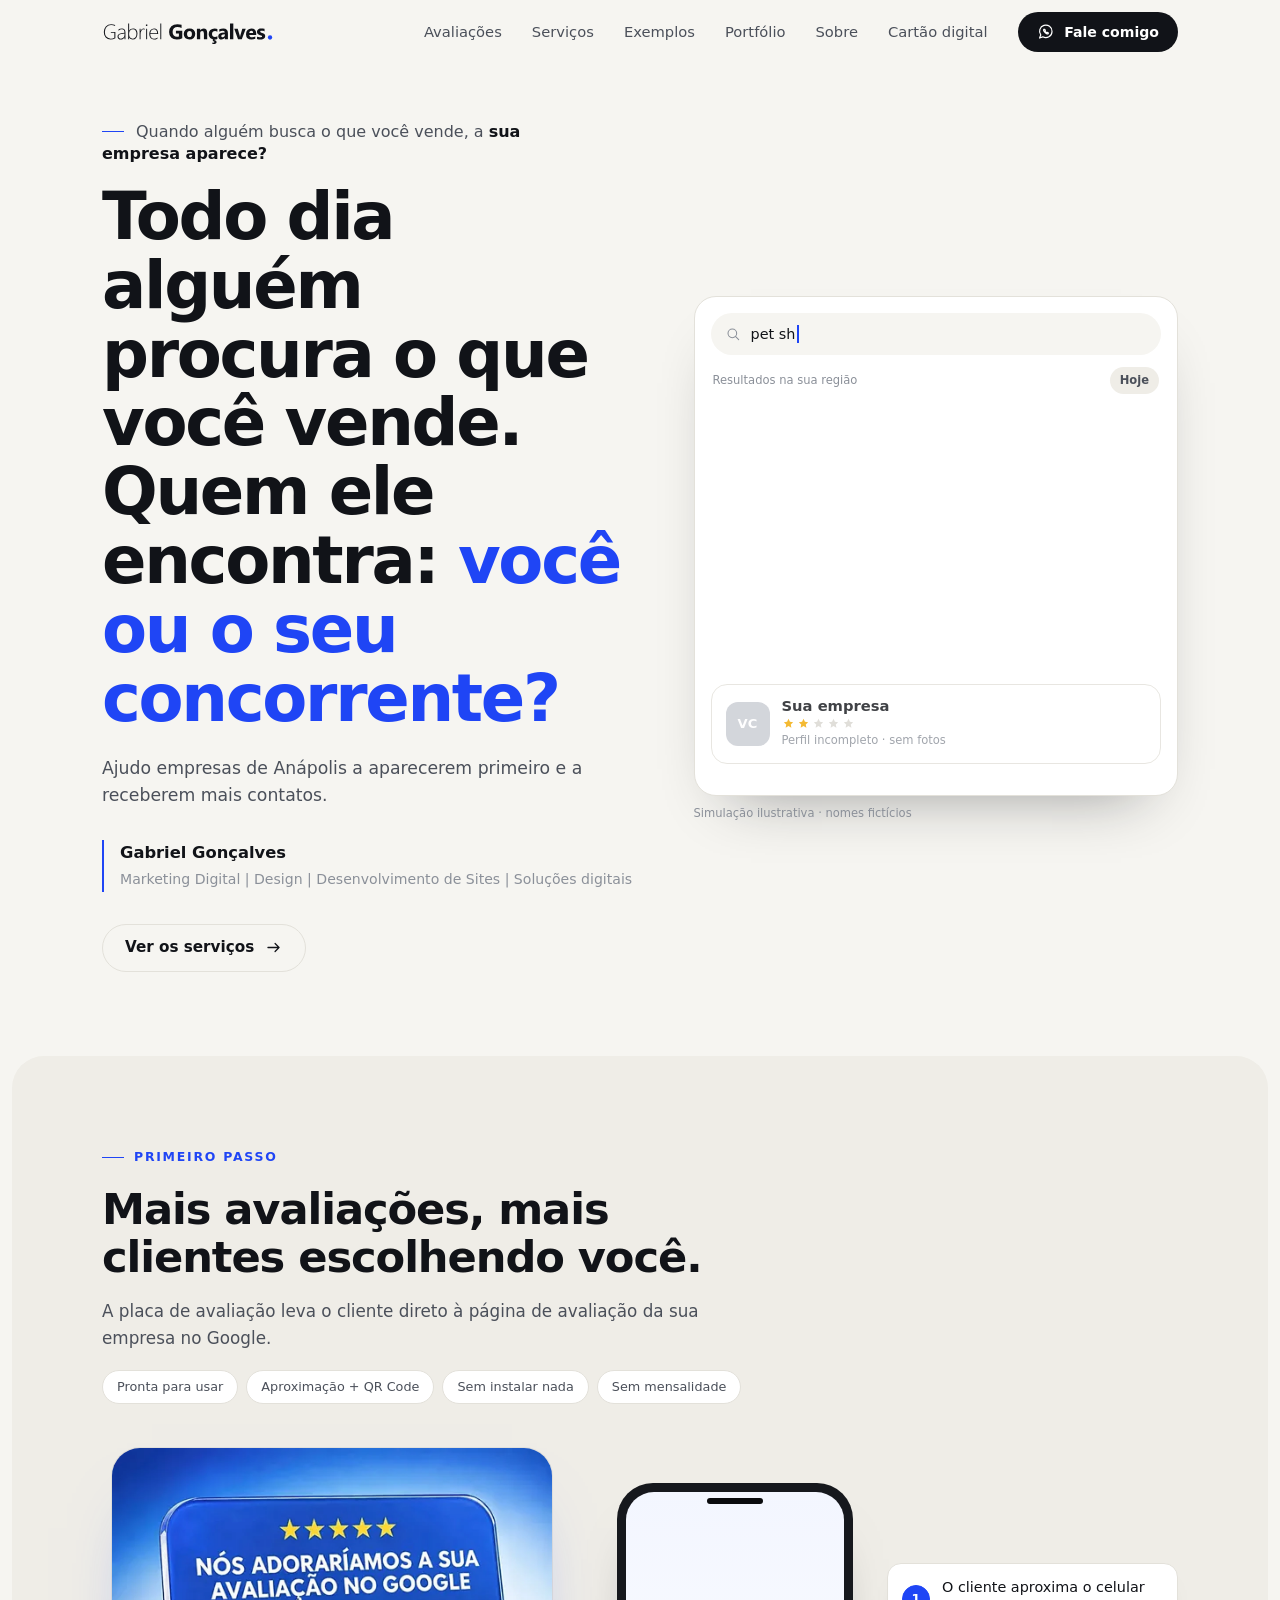
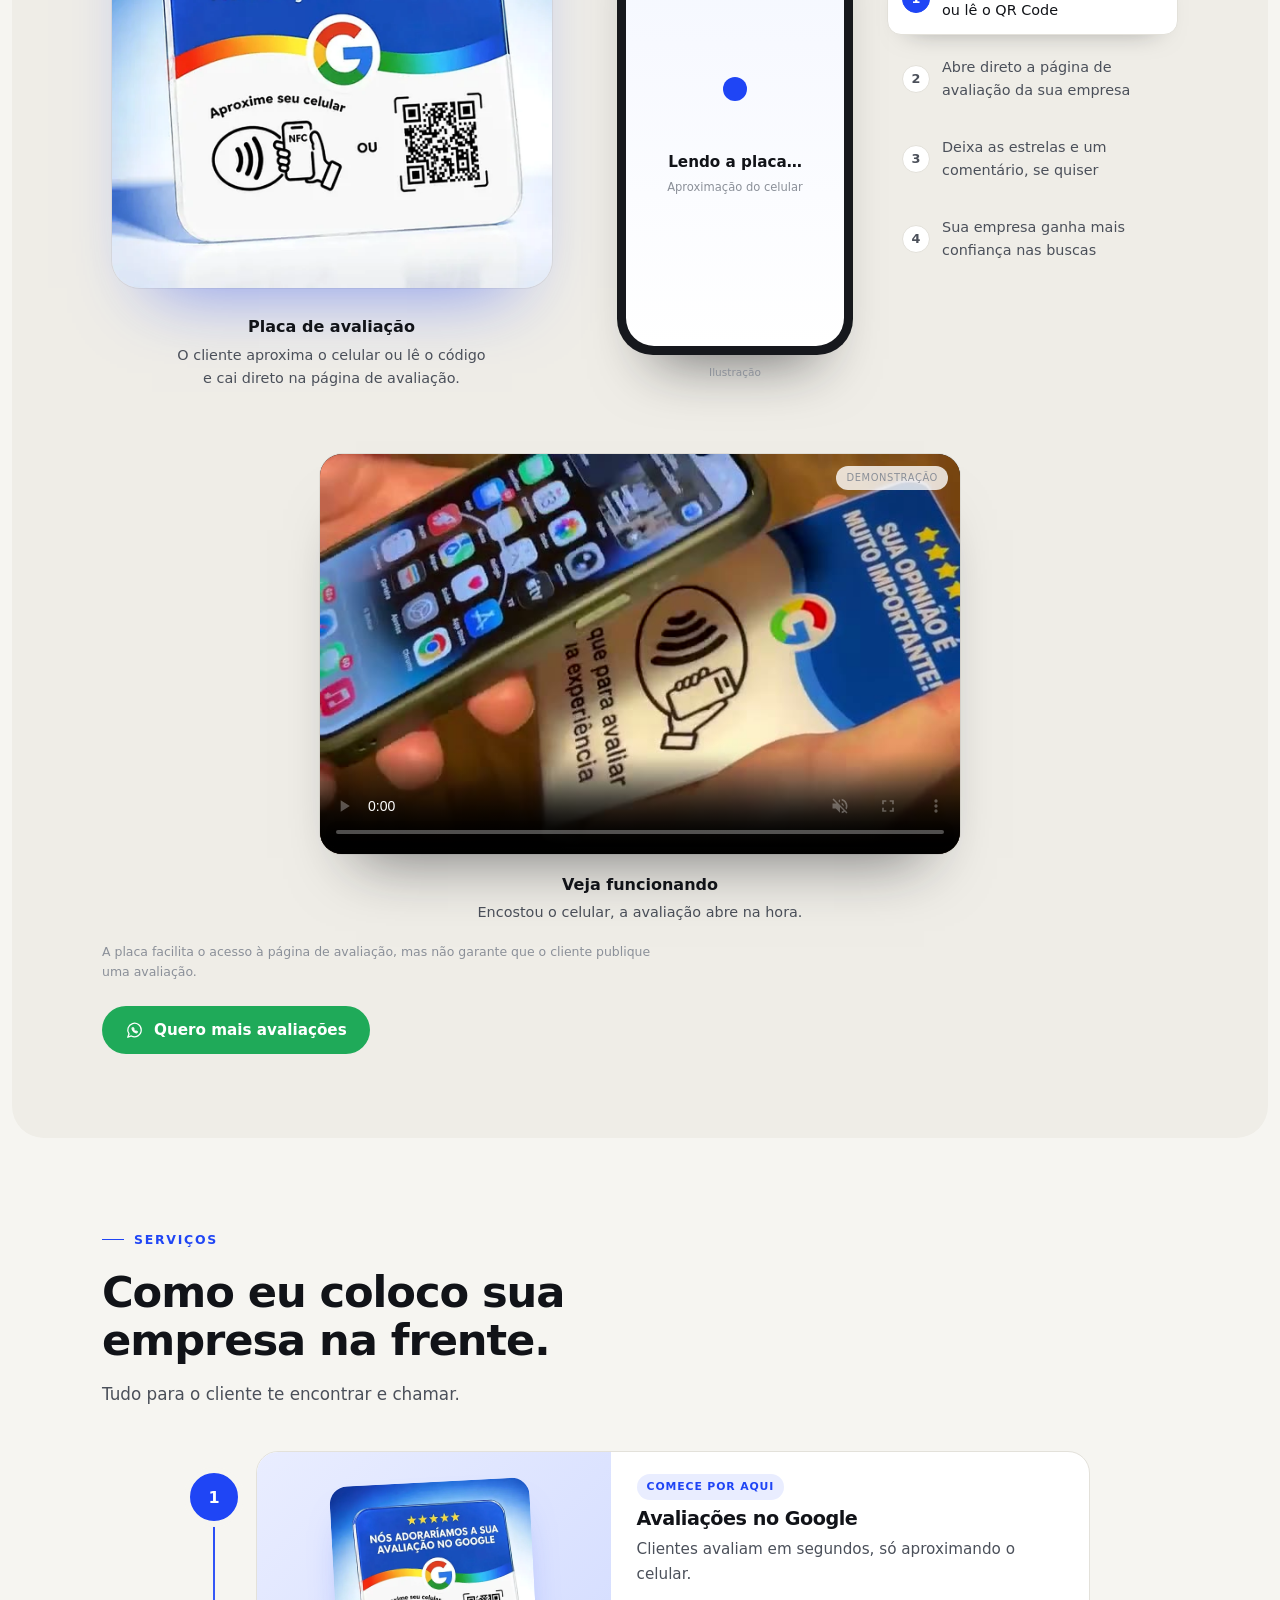
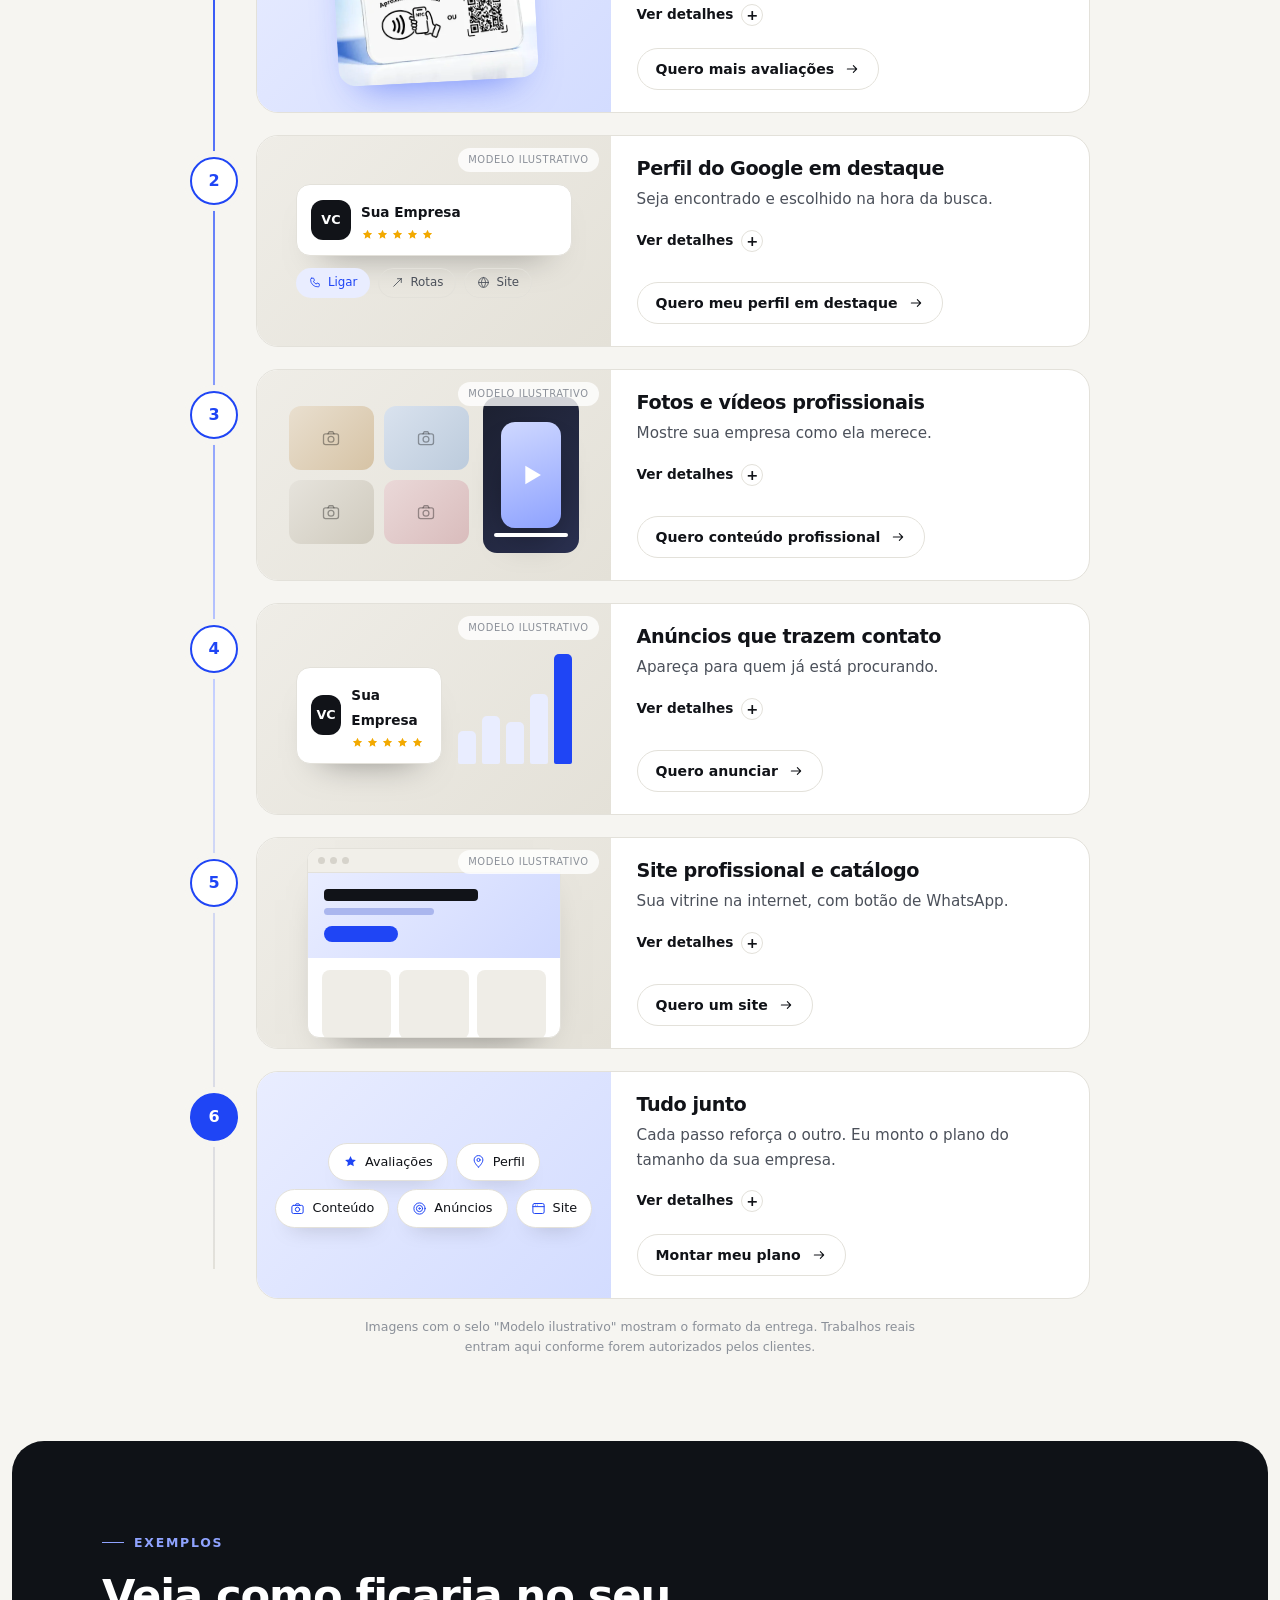
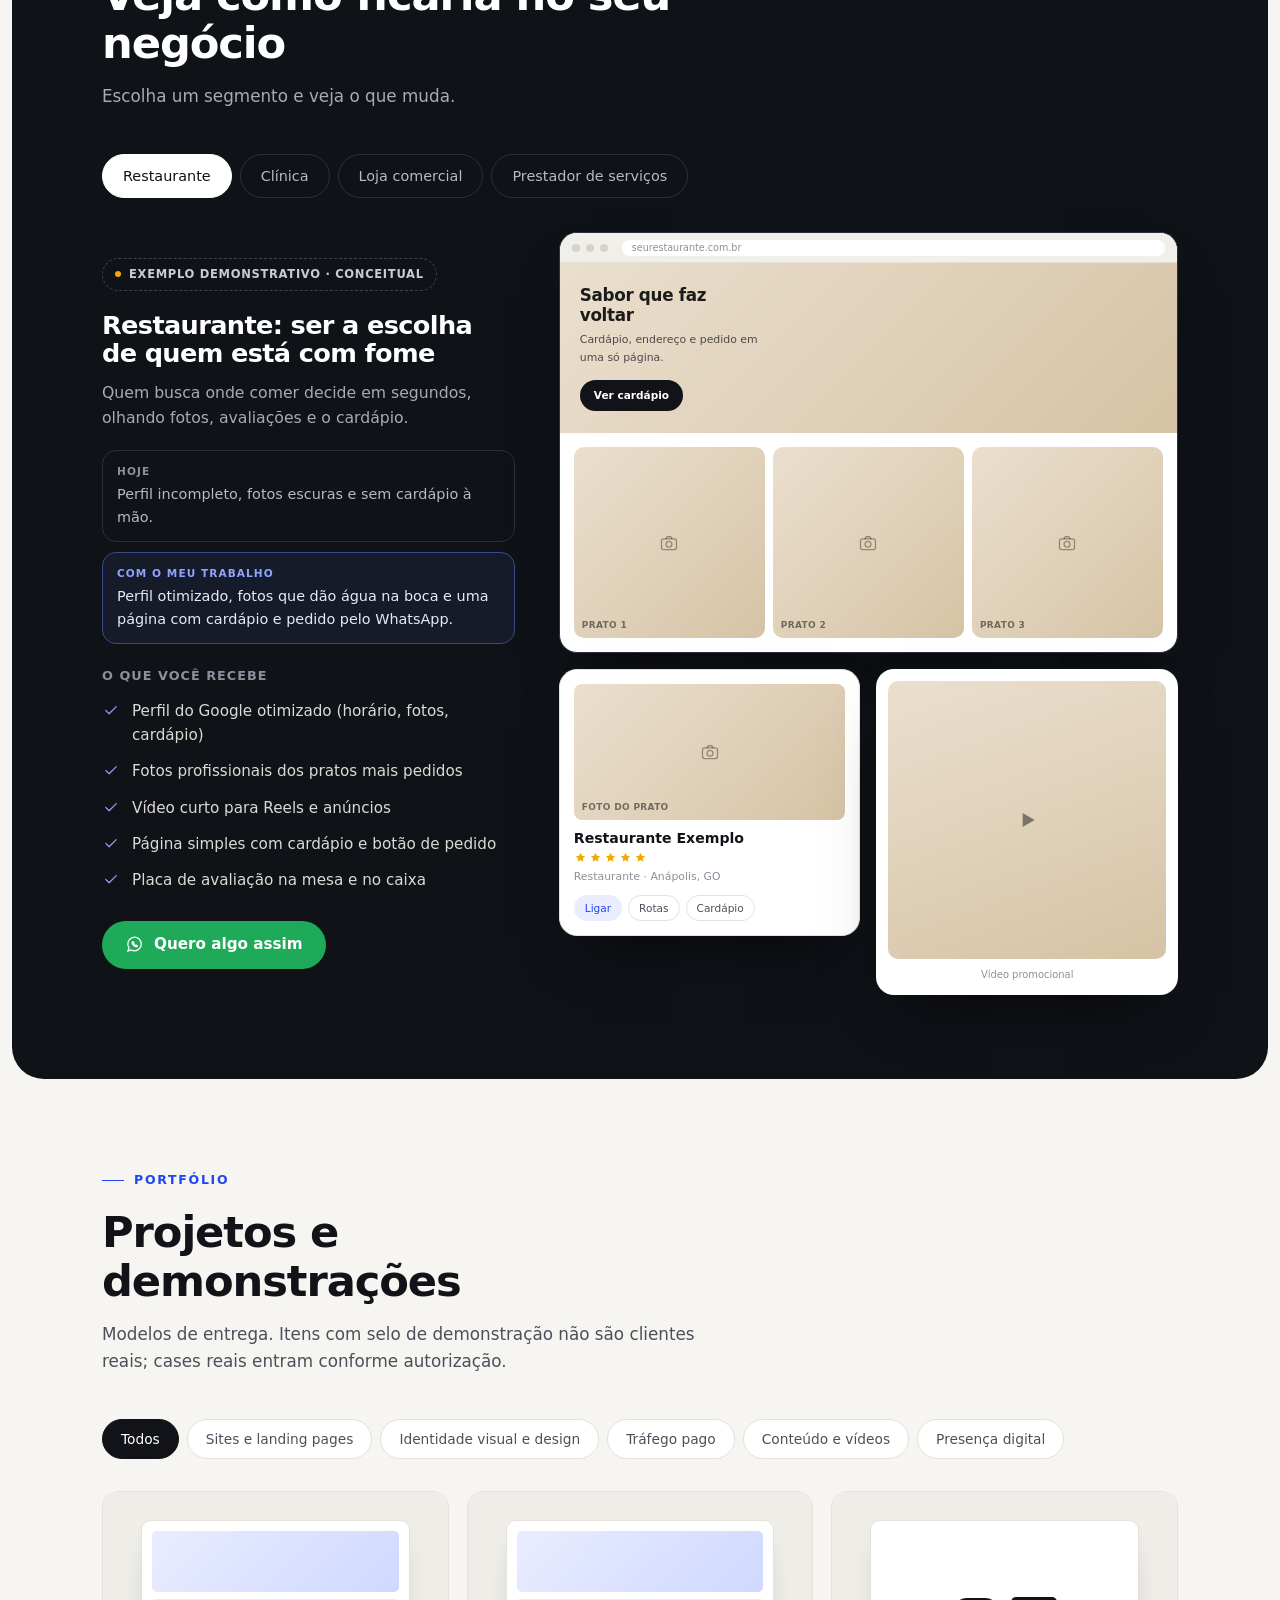
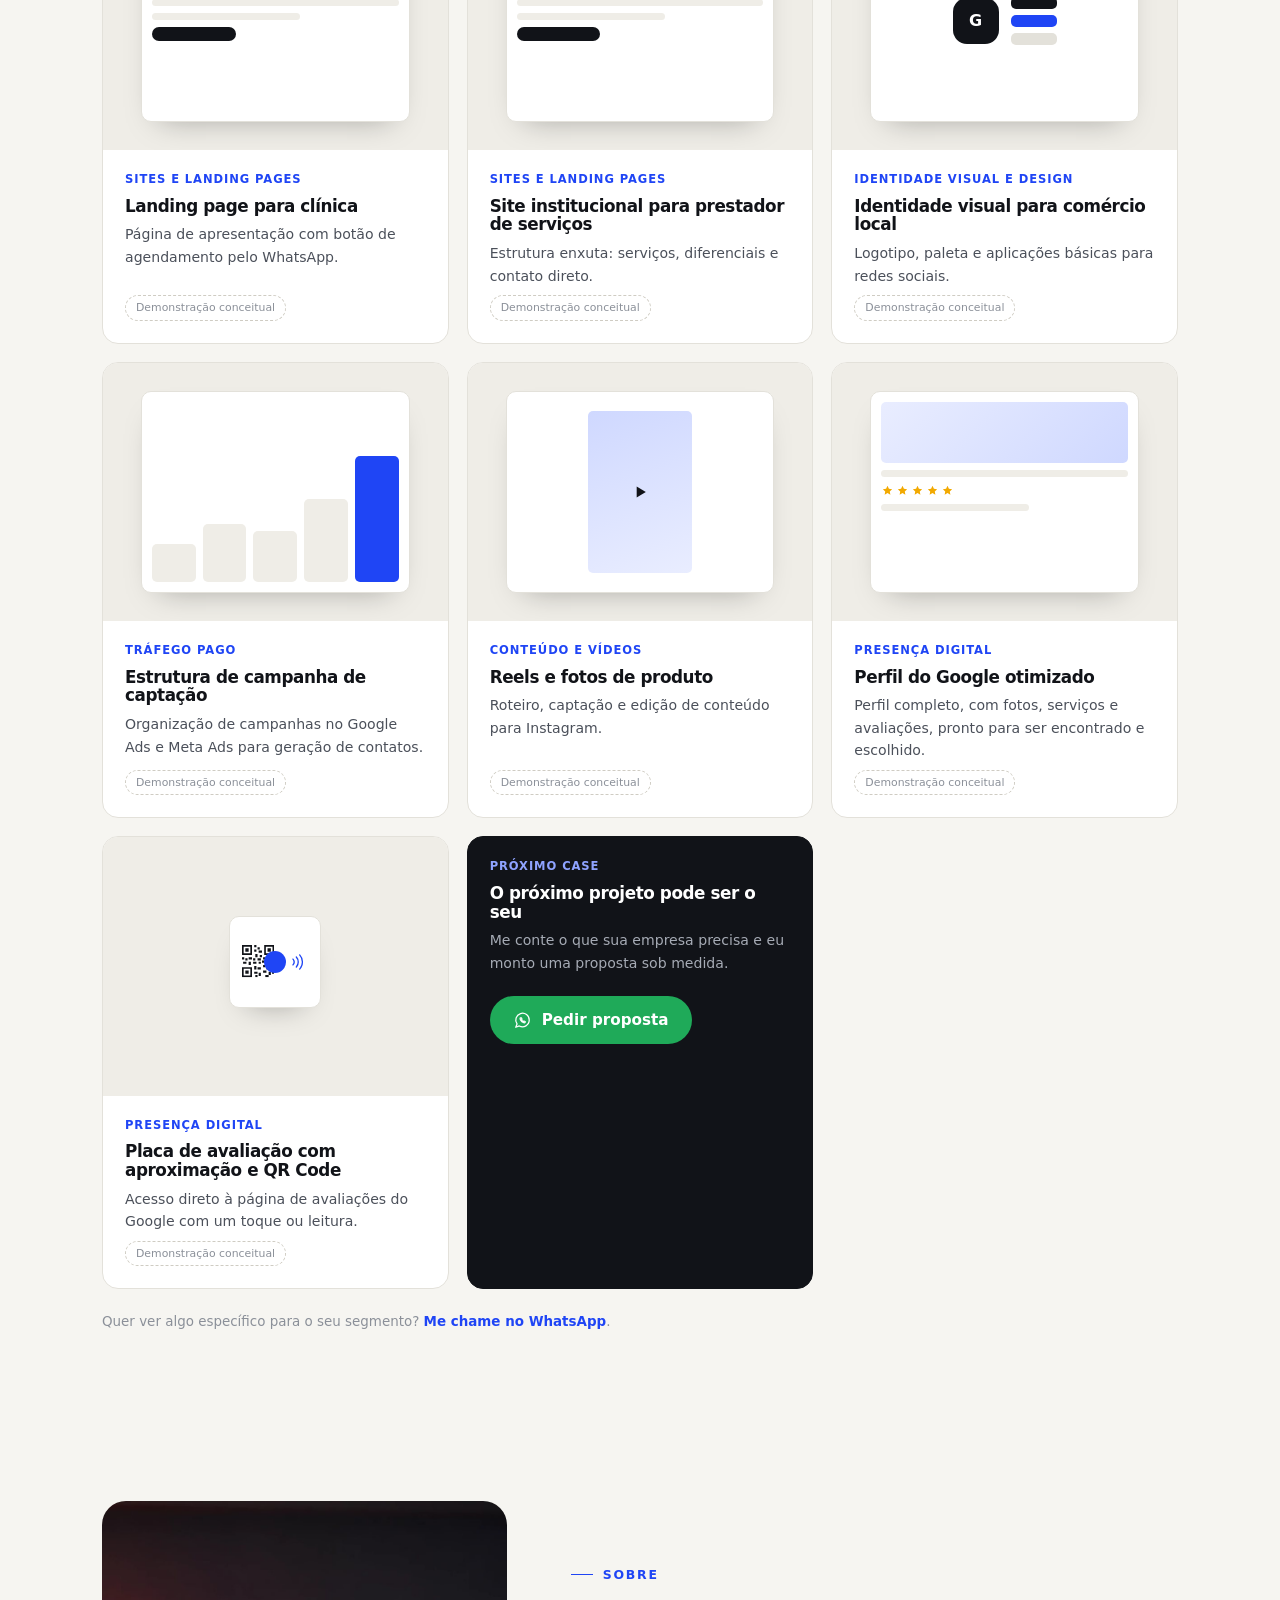
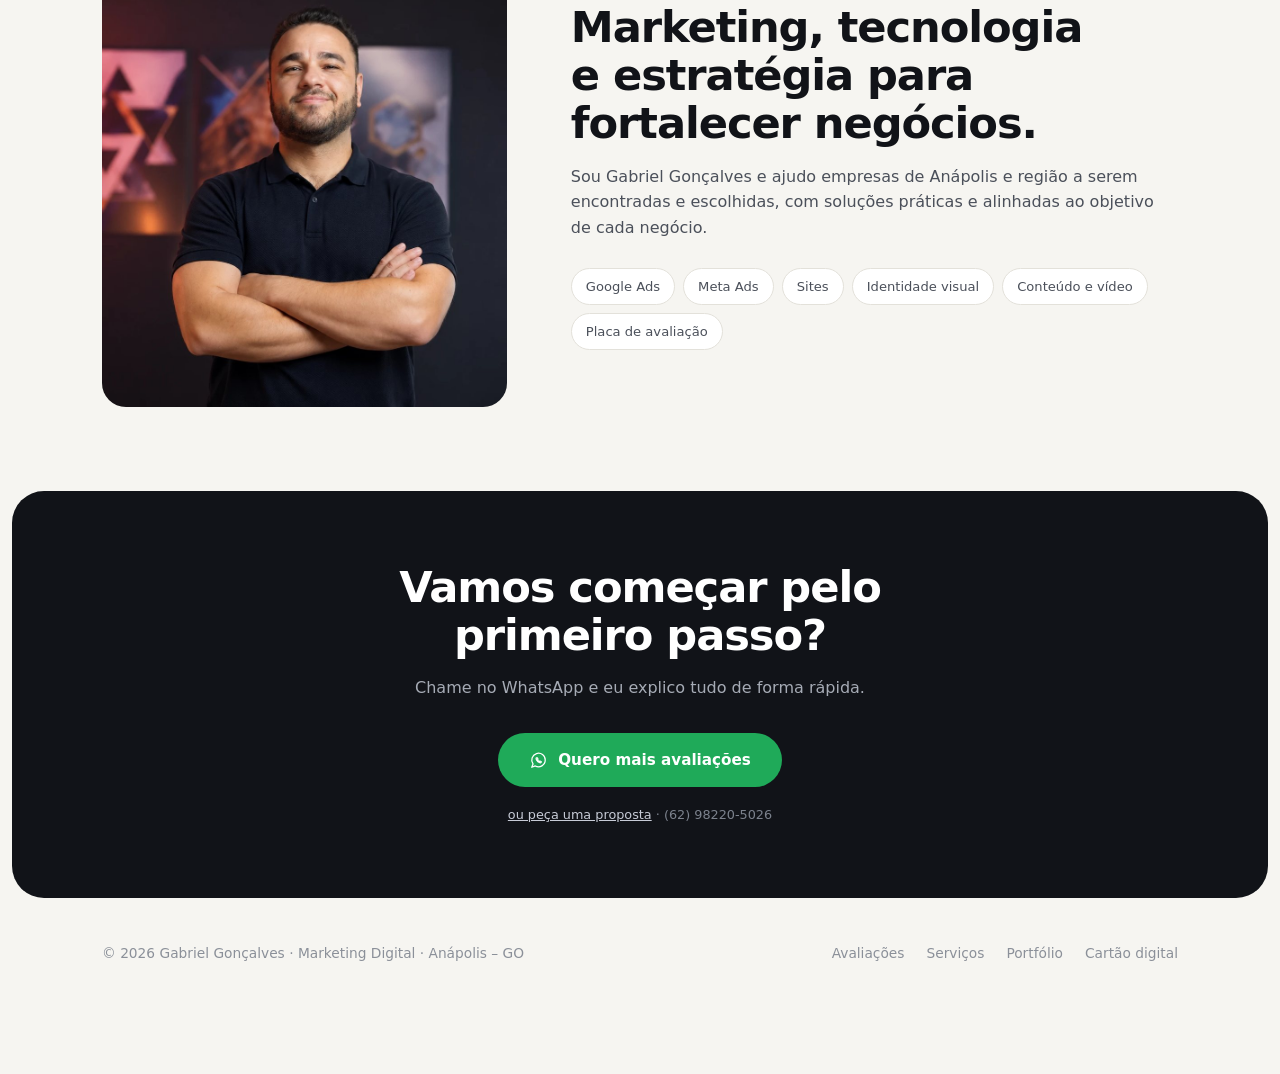
==== commit 2bea4189: "Título: você ou o seu concorrente" ====
--- a/index.html
+++ b/index.html
@@ -13,7 +13,7 @@
 <meta property="og:locale" content="pt_BR">
 <meta property="og:site_name" content="Gabriel Gonçalves">
 <meta property="og:title" content="Gabriel Gonçalves | Marketing Digital e Soluções Digitais em Anápolis">
-<meta property="og:description" content="Todo dia alguém procura o que você vende. Onde está sua empresa? Soluções de presença digital para empresas de Anápolis e região.">
+<meta property="og:description" content="Todo dia alguém procura o que você vende. Quem ele encontra: você ou o seu concorrente? Soluções de presença digital para empresas de Anápolis e região.">
 <meta property="og:url" content="https://gabrielgoncalves.pages.dev/">
 <meta property="og:image" content="https://gabrielgoncalves.pages.dev/assets/og-image.png">
 <meta property="og:image:width" content="1200">
@@ -91,7 +91,7 @@
   <div class="wrap hero-grid">
     <div>
       <p class="pre">Quando alguém busca o que você vende, a <b>sua empresa aparece?</b></p>
-      <h1 id="h-hero">Todo dia alguém procura o que você vende. <em>Onde está sua empresa?</em></h1>
+      <h1 id="h-hero">Todo dia alguém procura o que você vende. Quem ele encontra: <em>você ou o seu concorrente?</em></h1>
       <p class="sub">Ajudo empresas de Anápolis a aparecerem primeiro e a receberem mais contatos.</p>
       <div class="hero-id">
         <strong>Gabriel Gonçalves</strong>
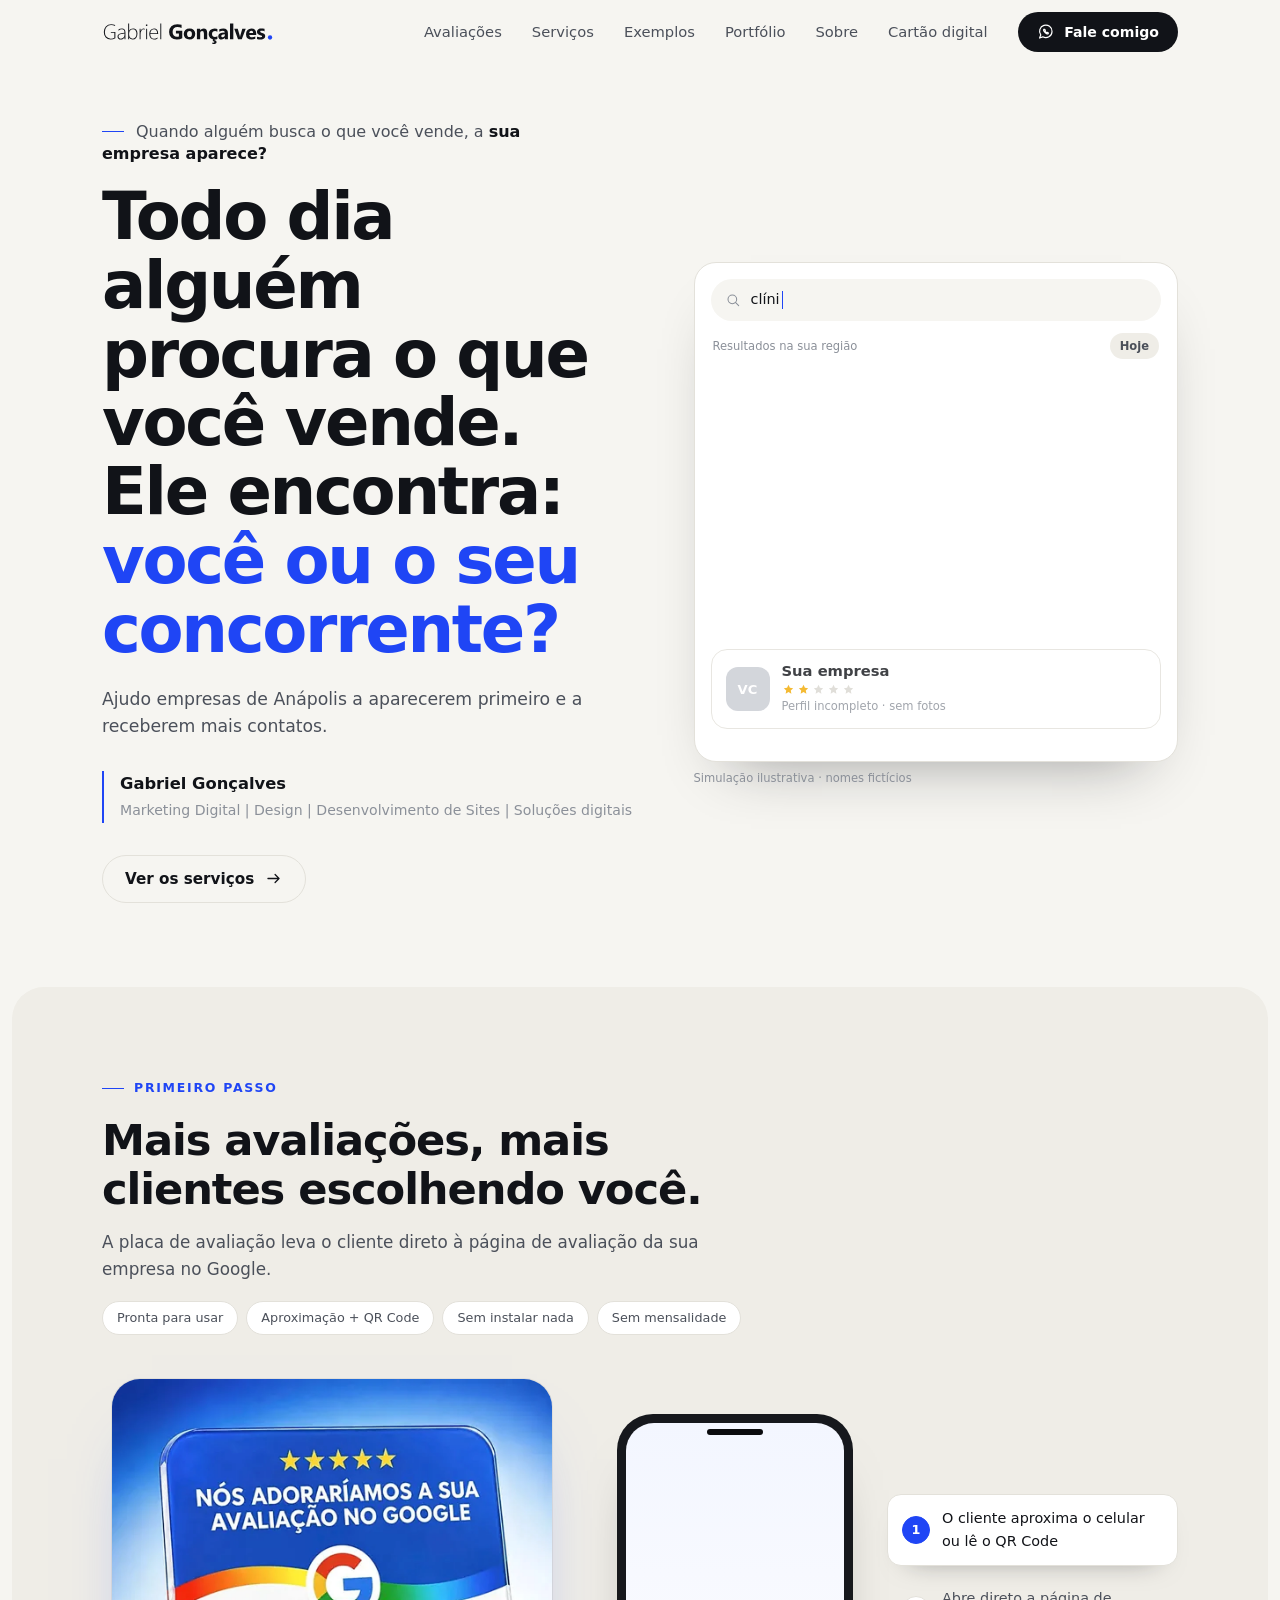
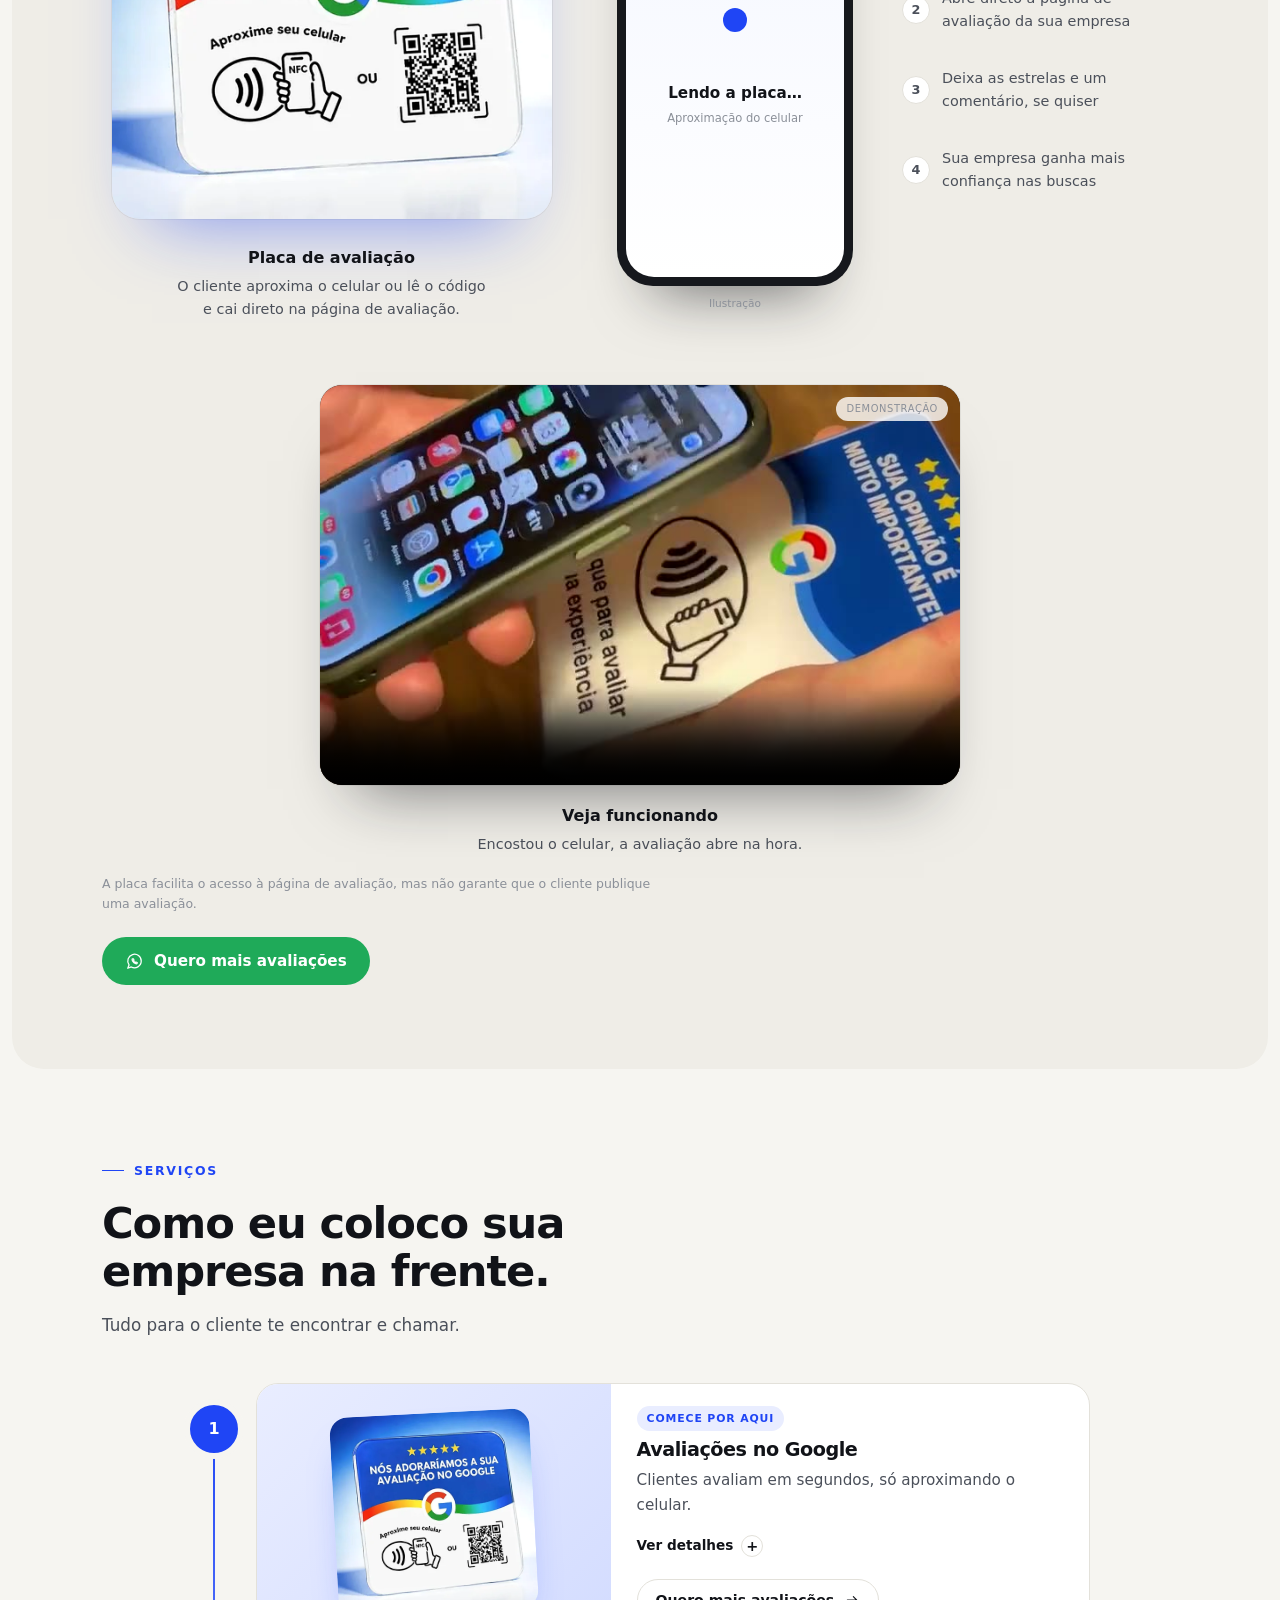
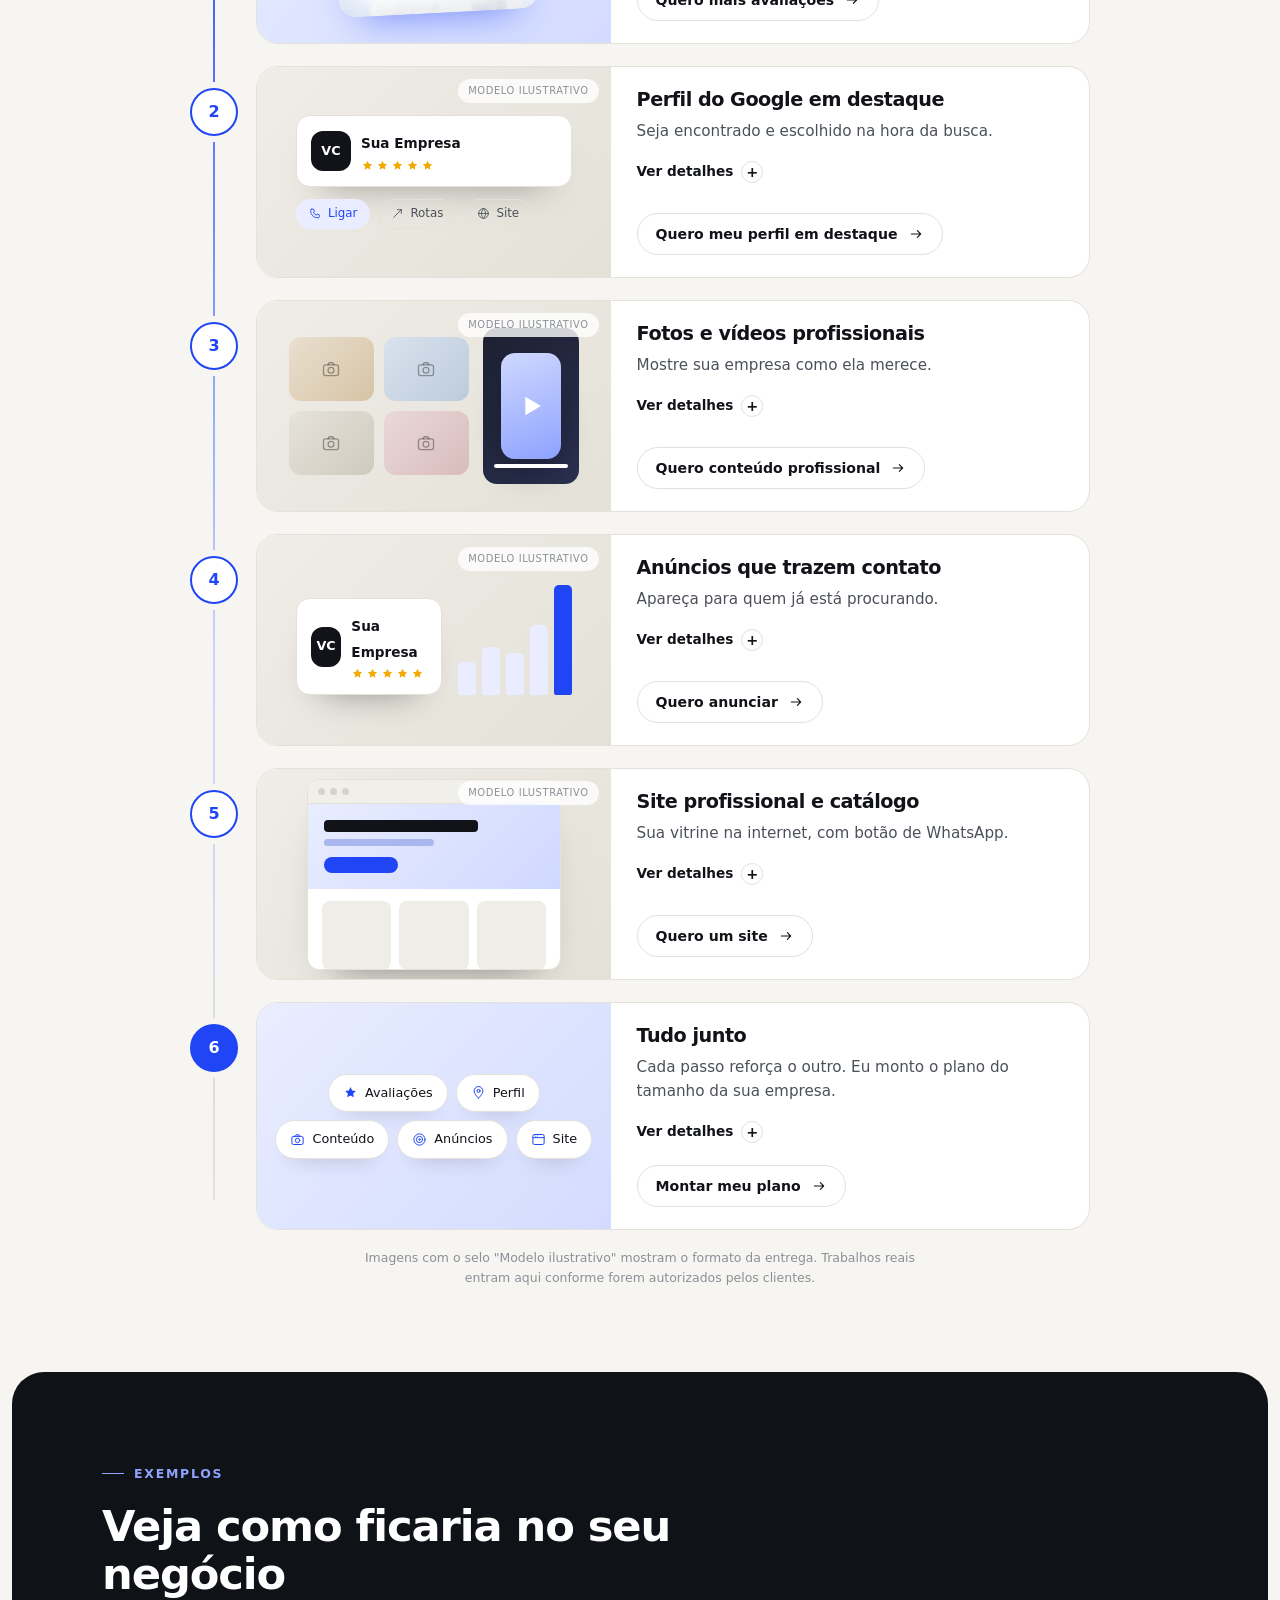
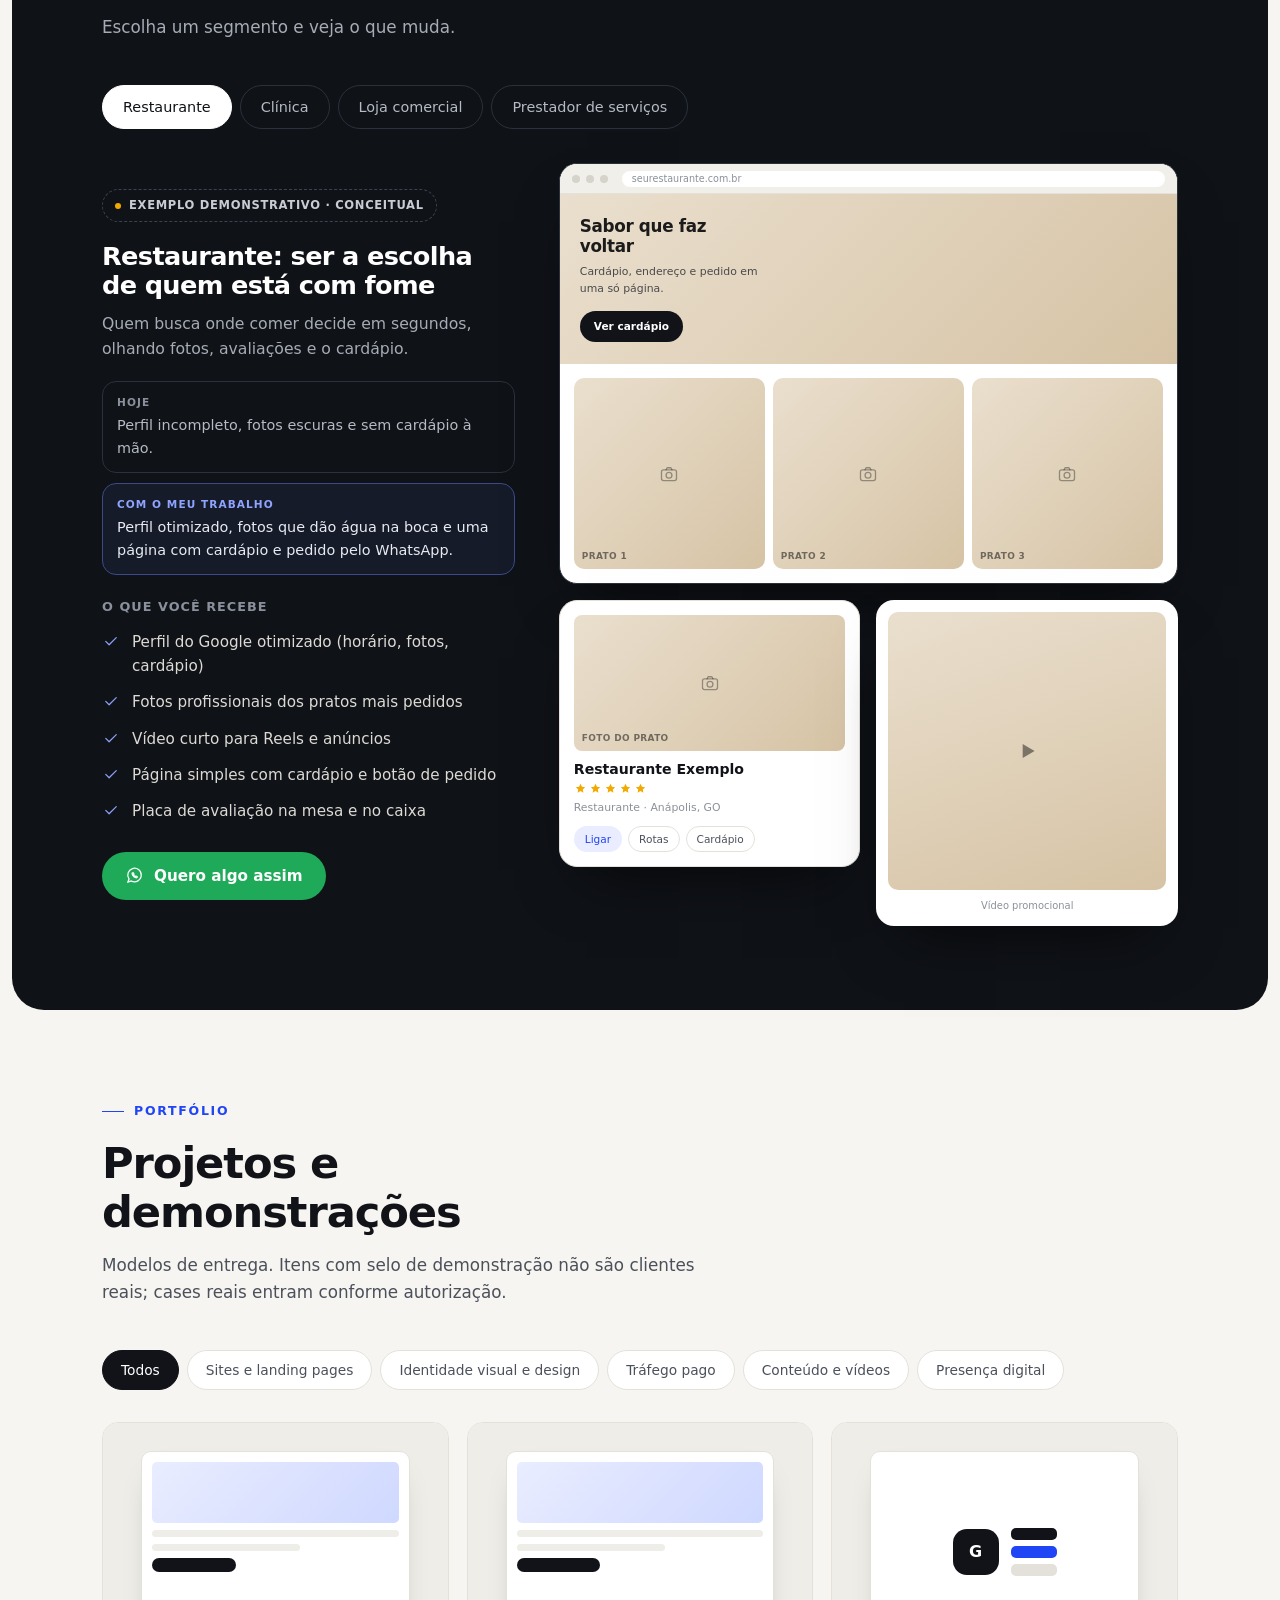
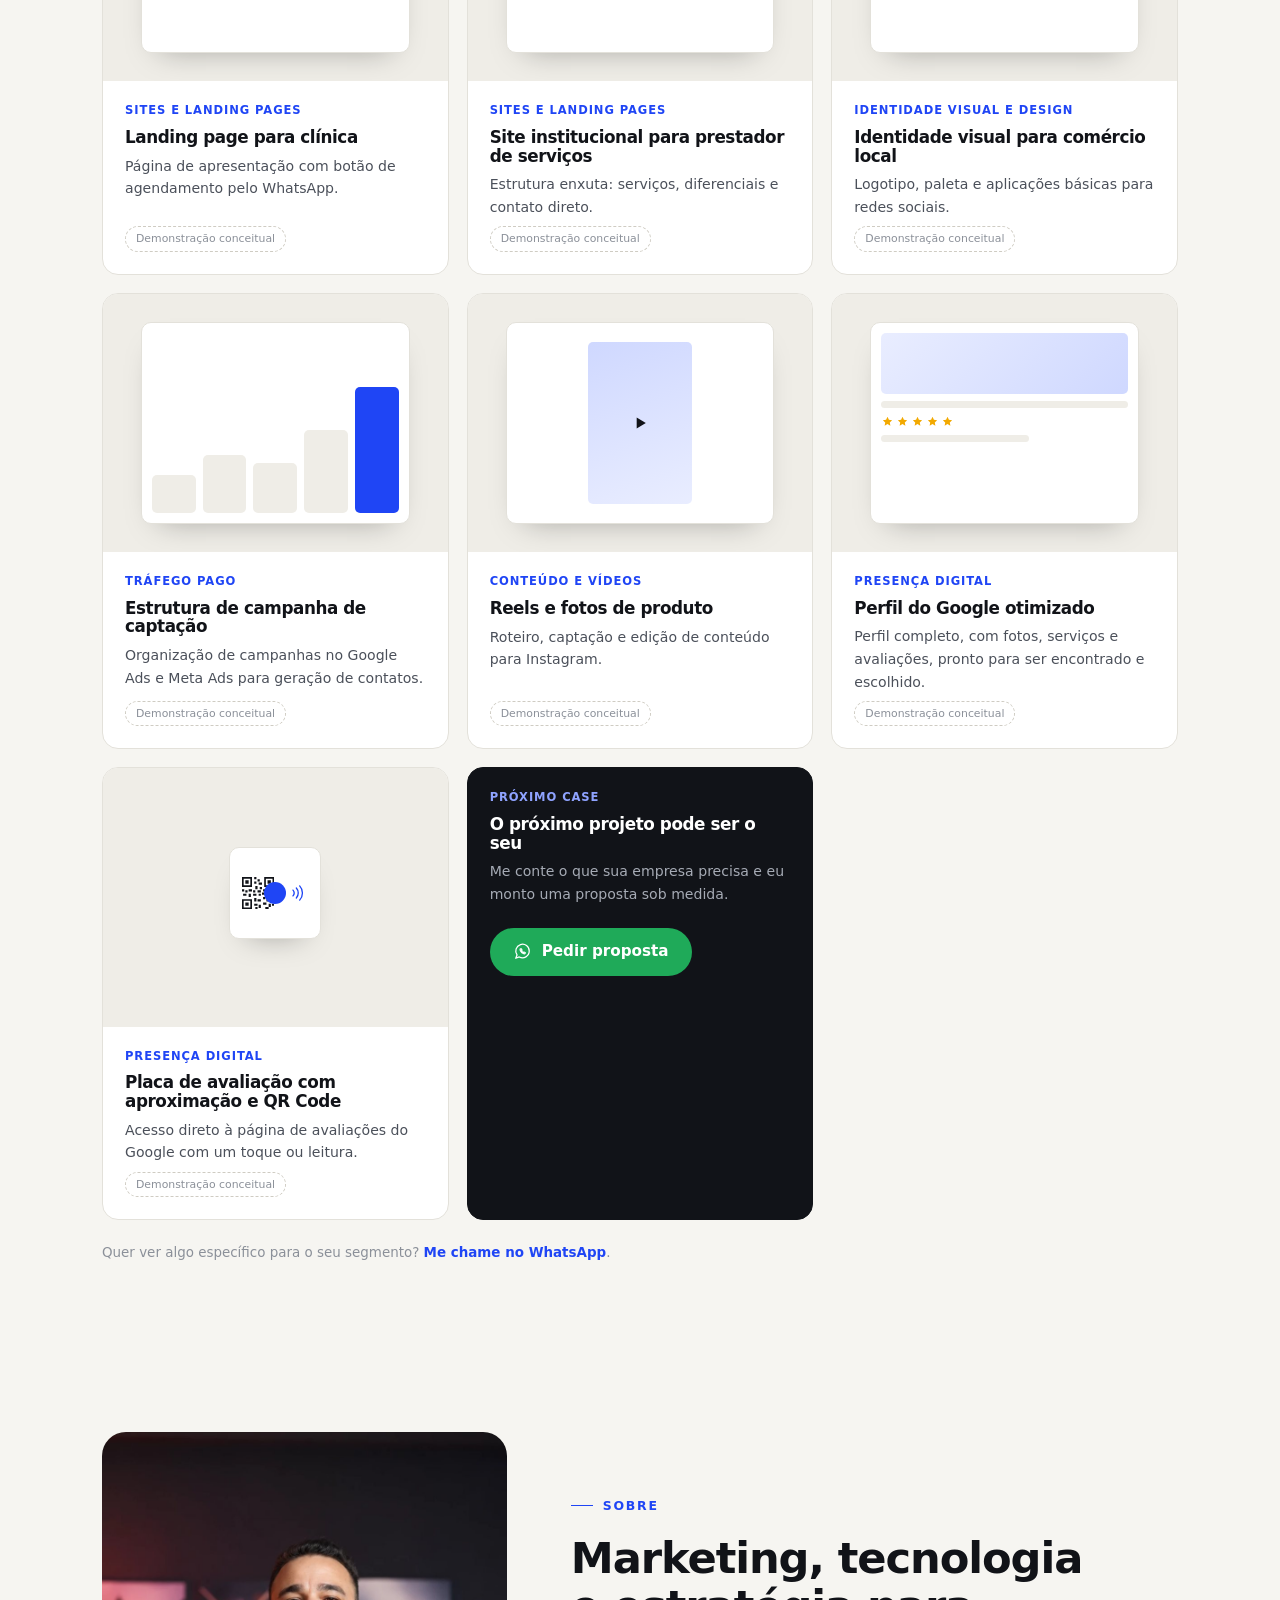
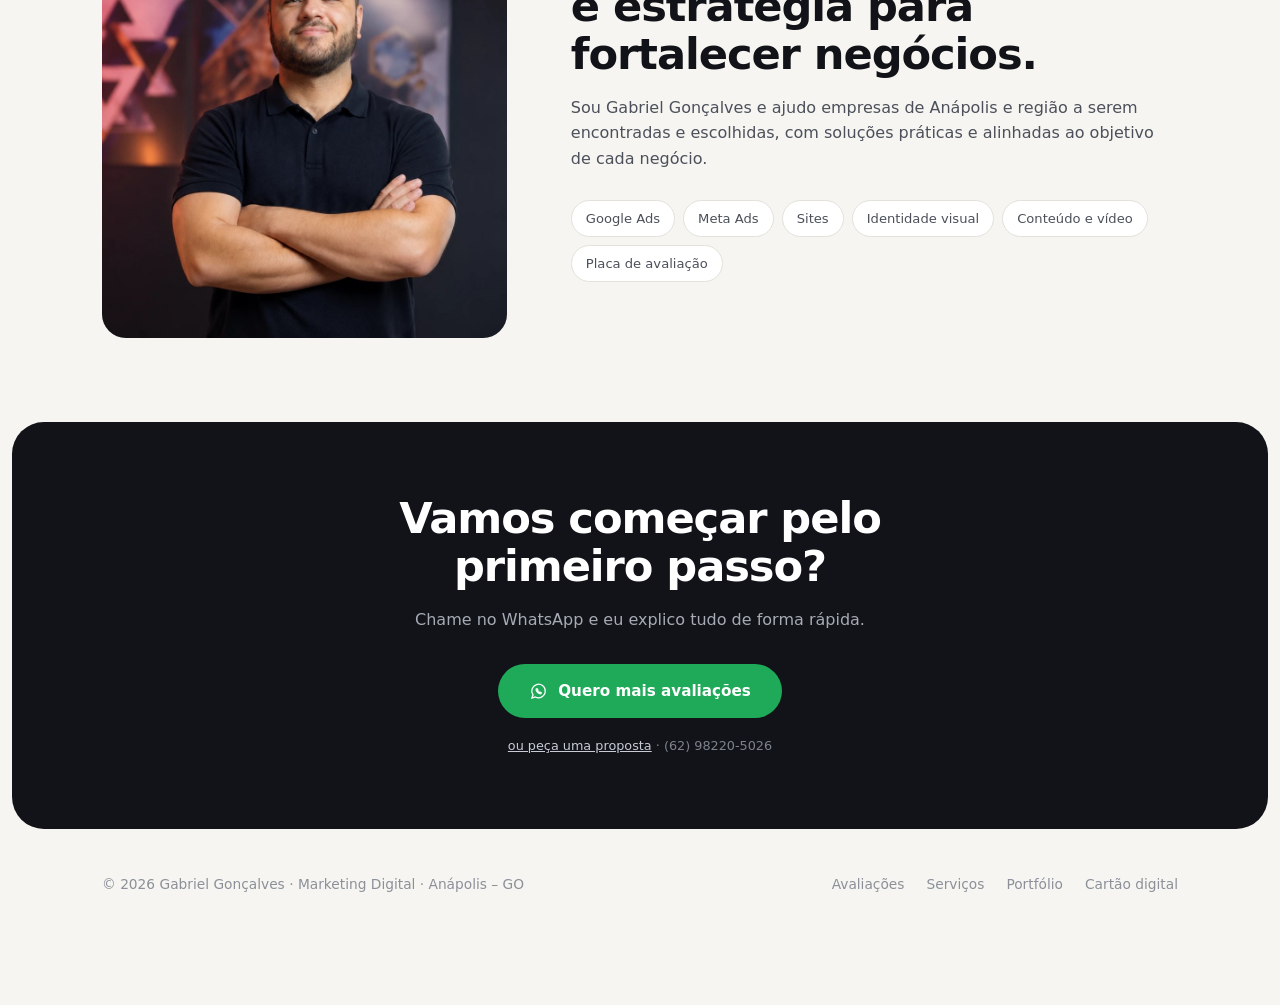
==== commit c3bcbad3: "Título: 'Ele encontra'" ====
--- a/index.html
+++ b/index.html
@@ -13,7 +13,7 @@
 <meta property="og:locale" content="pt_BR">
 <meta property="og:site_name" content="Gabriel Gonçalves">
 <meta property="og:title" content="Gabriel Gonçalves | Marketing Digital e Soluções Digitais em Anápolis">
-<meta property="og:description" content="Todo dia alguém procura o que você vende. Quem ele encontra: você ou o seu concorrente? Soluções de presença digital para empresas de Anápolis e região.">
+<meta property="og:description" content="Todo dia alguém procura o que você vende. Ele encontra: você ou o seu concorrente? Soluções de presença digital para empresas de Anápolis e região.">
 <meta property="og:url" content="https://gabrielgoncalves.pages.dev/">
 <meta property="og:image" content="https://gabrielgoncalves.pages.dev/assets/og-image.png">
 <meta property="og:image:width" content="1200">
@@ -91,7 +91,7 @@
   <div class="wrap hero-grid">
     <div>
       <p class="pre">Quando alguém busca o que você vende, a <b>sua empresa aparece?</b></p>
-      <h1 id="h-hero">Todo dia alguém procura o que você vende. Quem ele encontra: <em>você ou o seu concorrente?</em></h1>
+      <h1 id="h-hero">Todo dia alguém procura o que você vende. Ele encontra: <em>você ou o seu concorrente?</em></h1>
       <p class="sub">Ajudo empresas de Anápolis a aparecerem primeiro e a receberem mais contatos.</p>
       <div class="hero-id">
         <strong>Gabriel Gonçalves</strong>
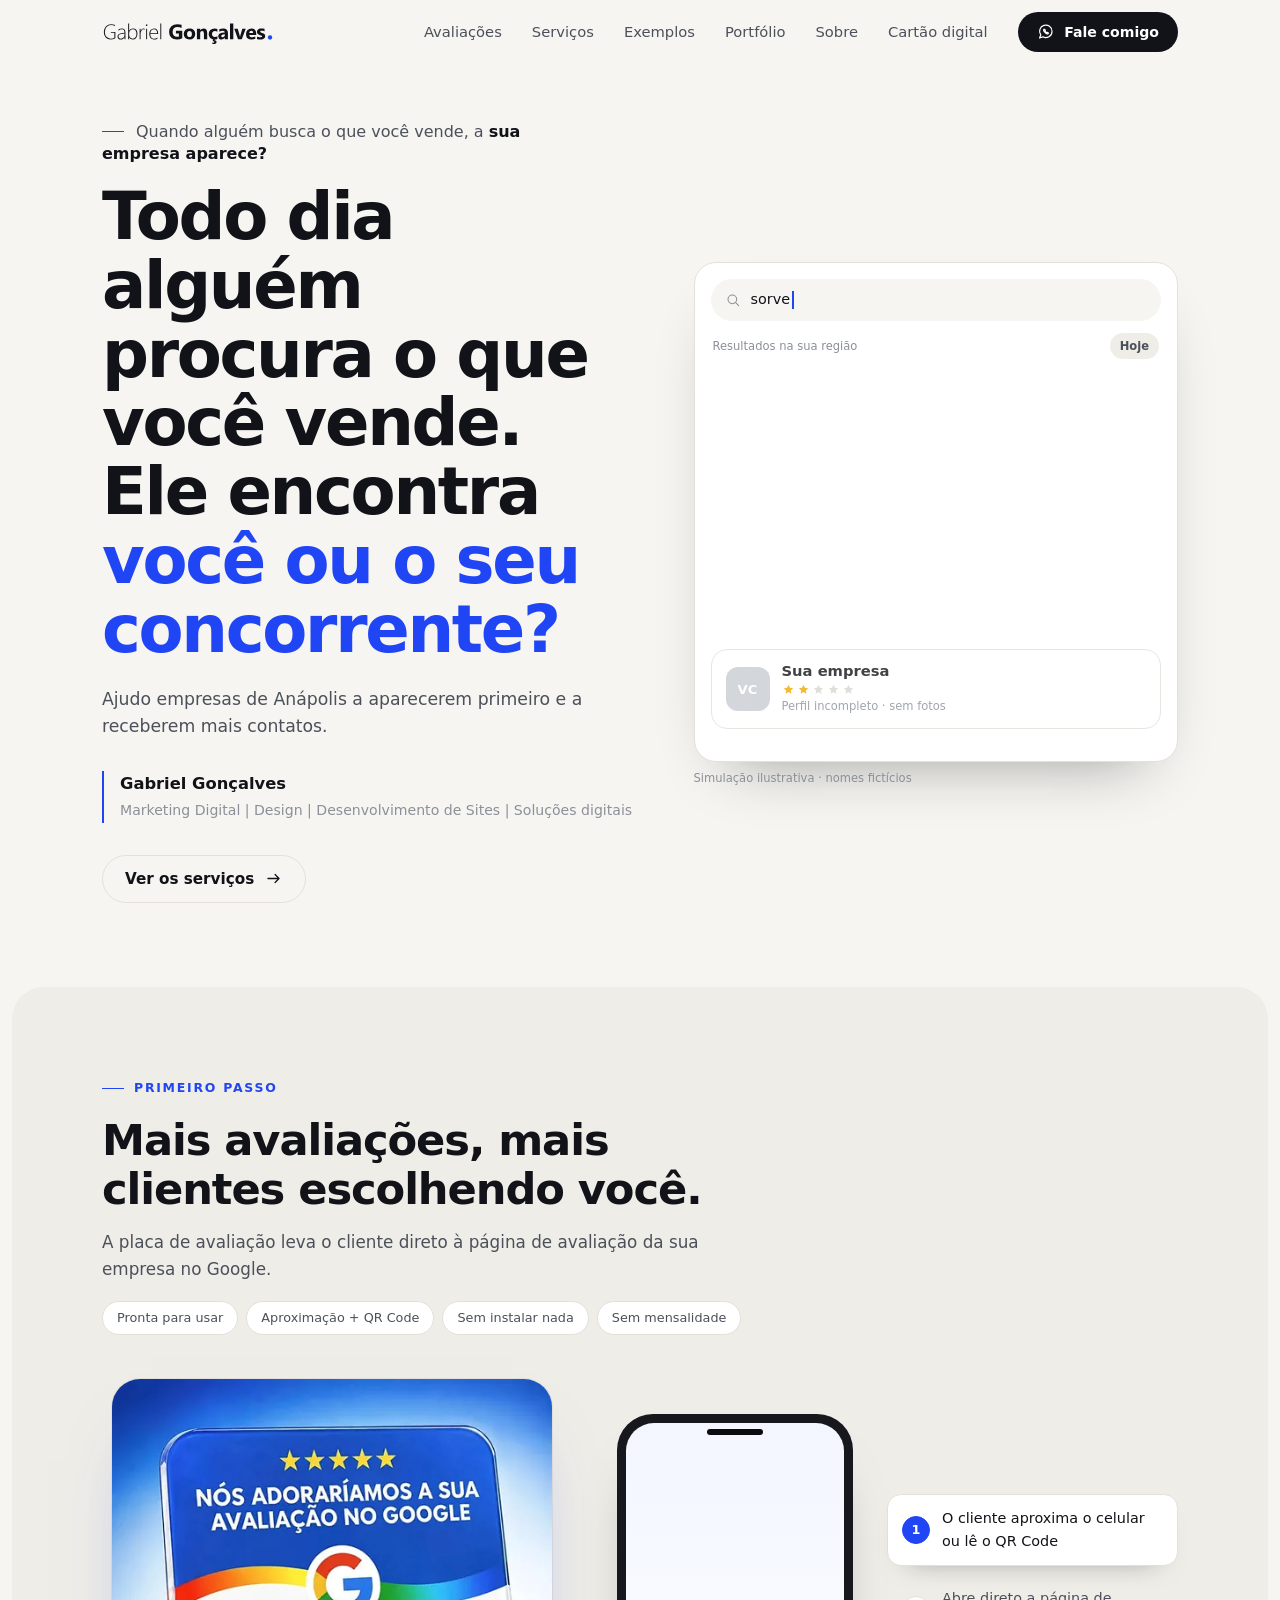
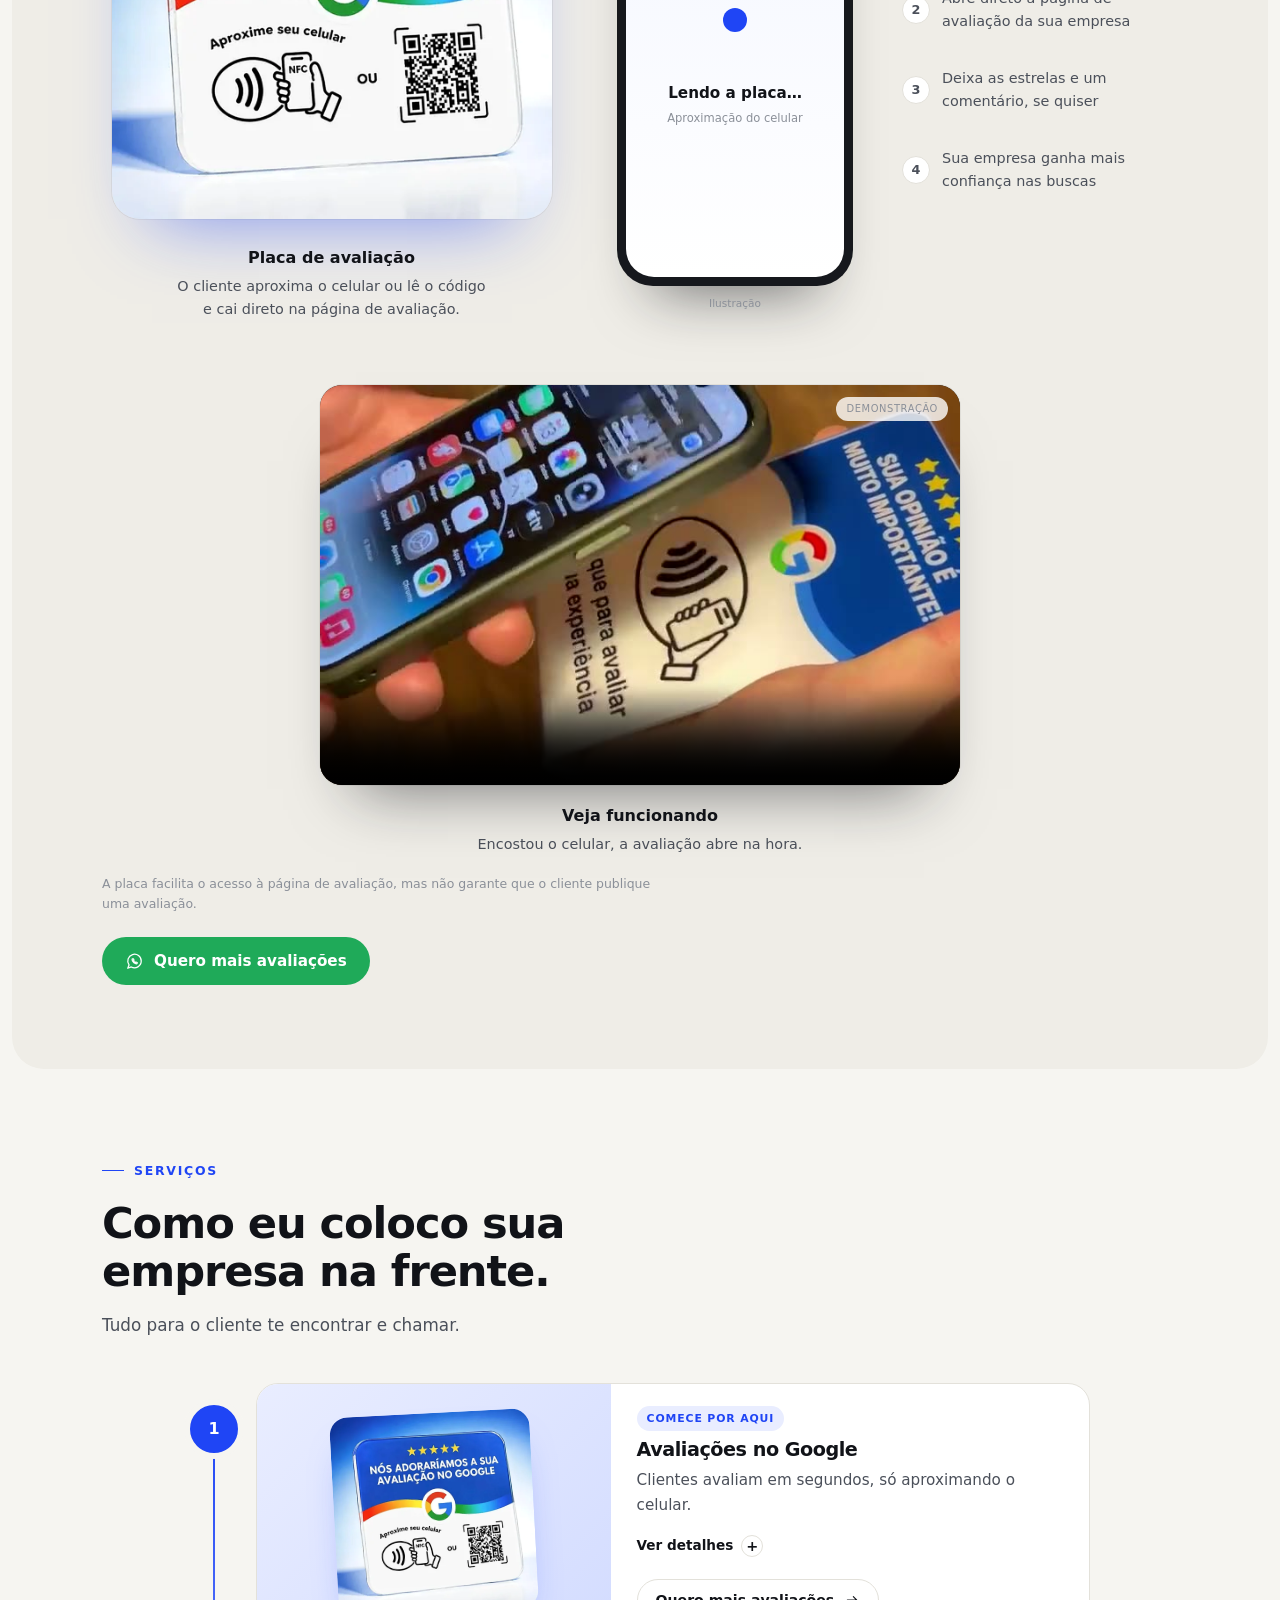
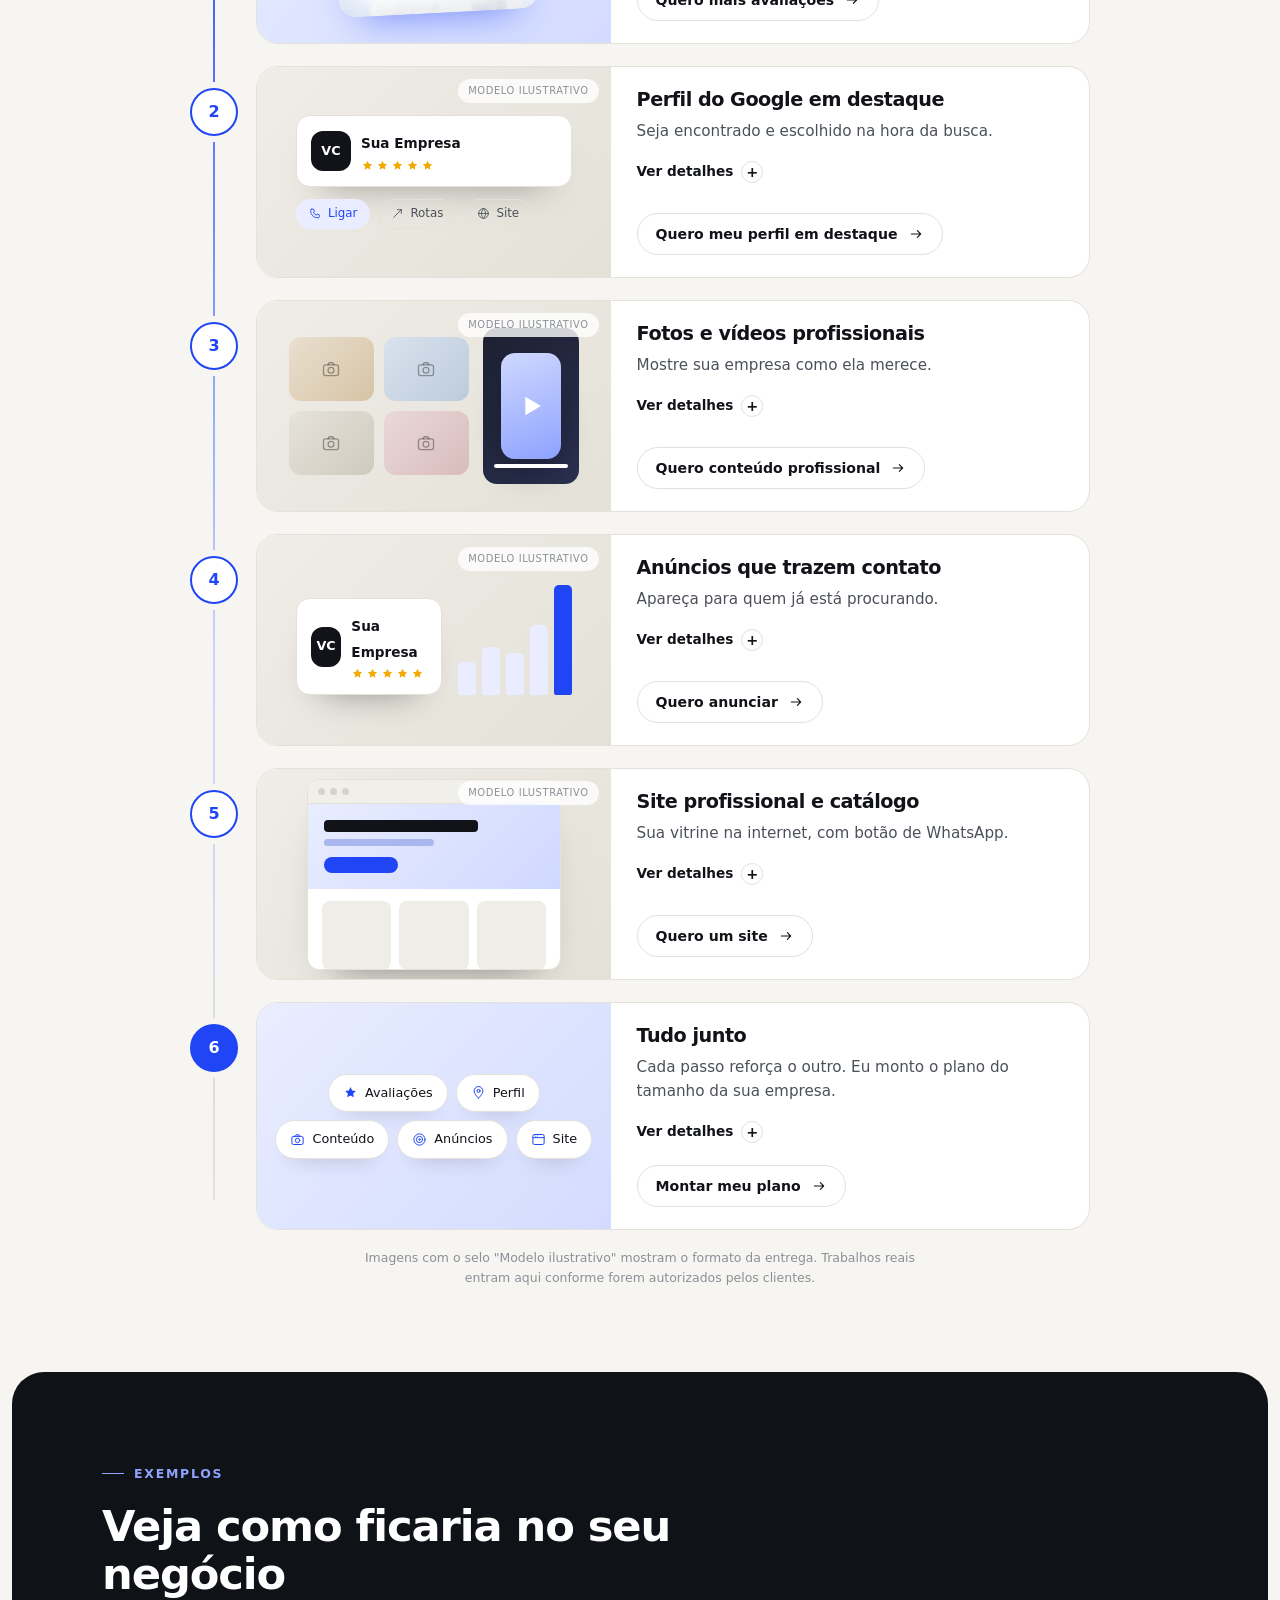
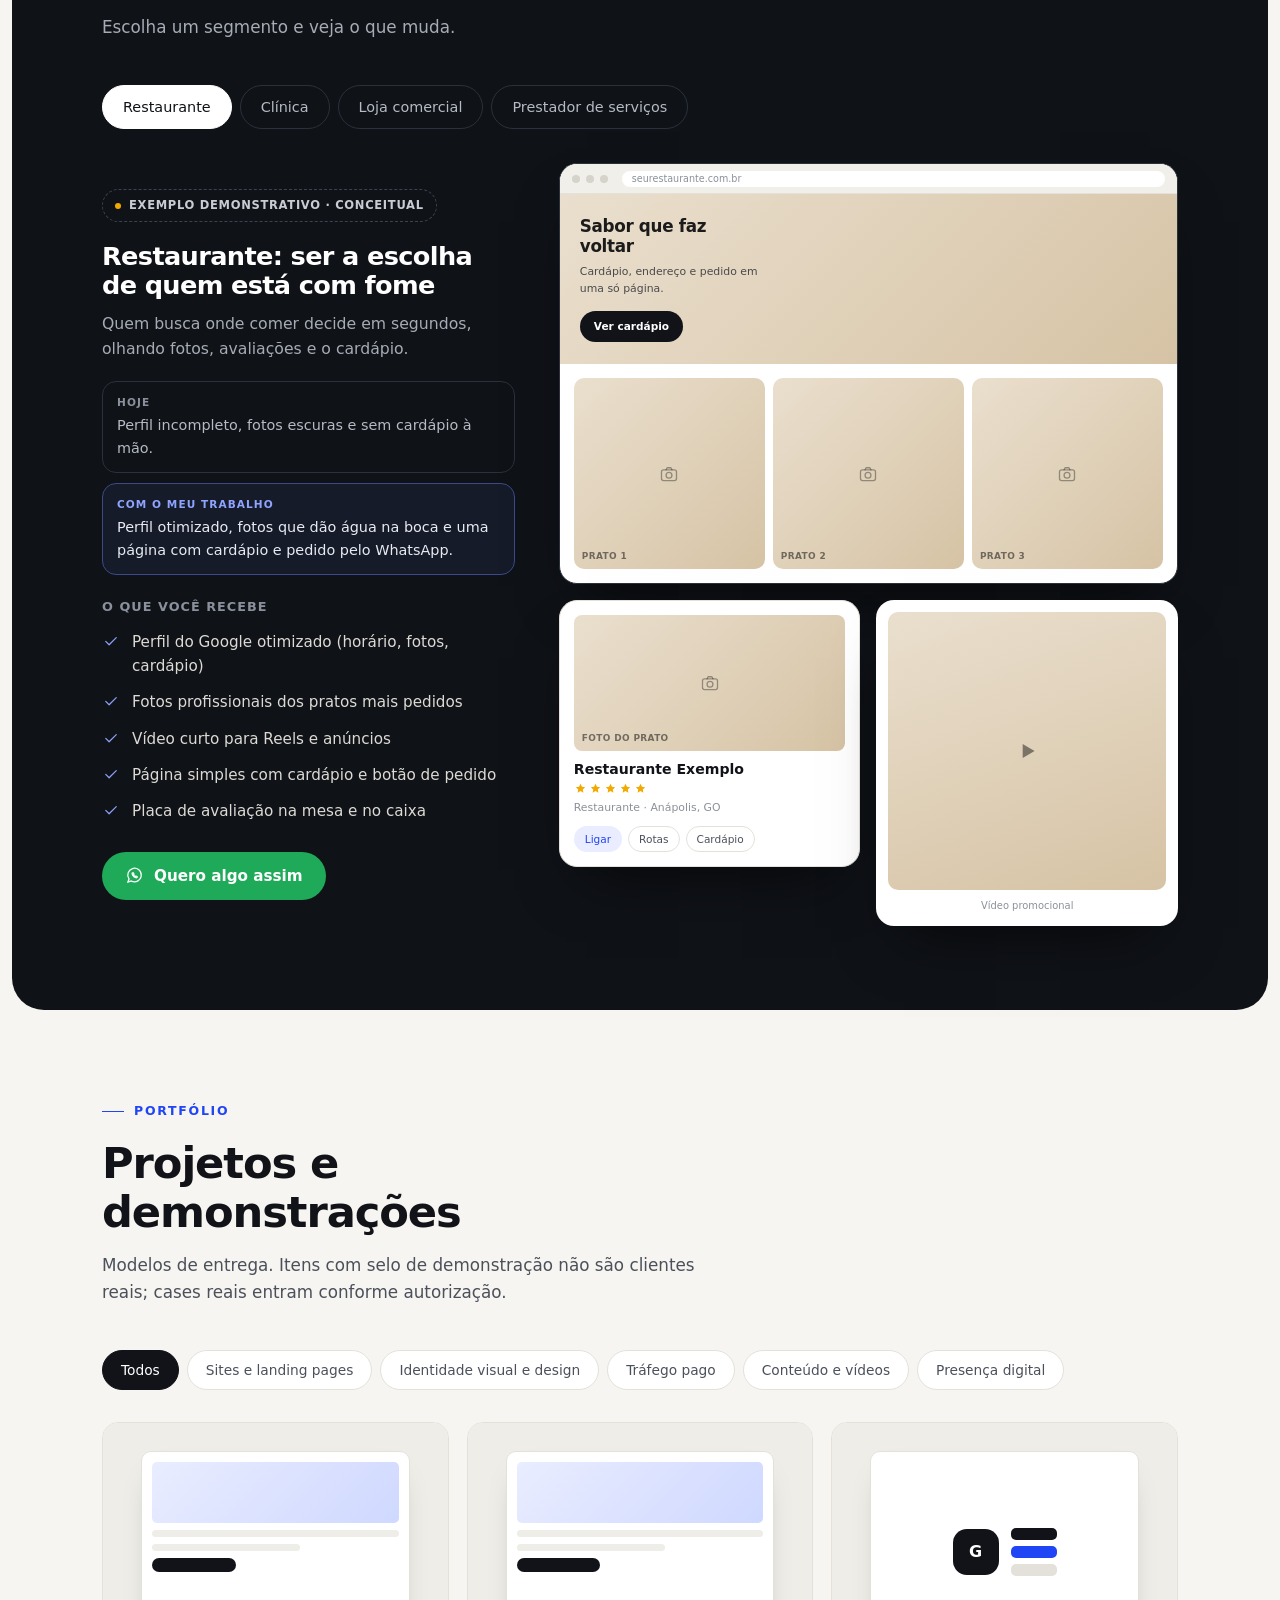
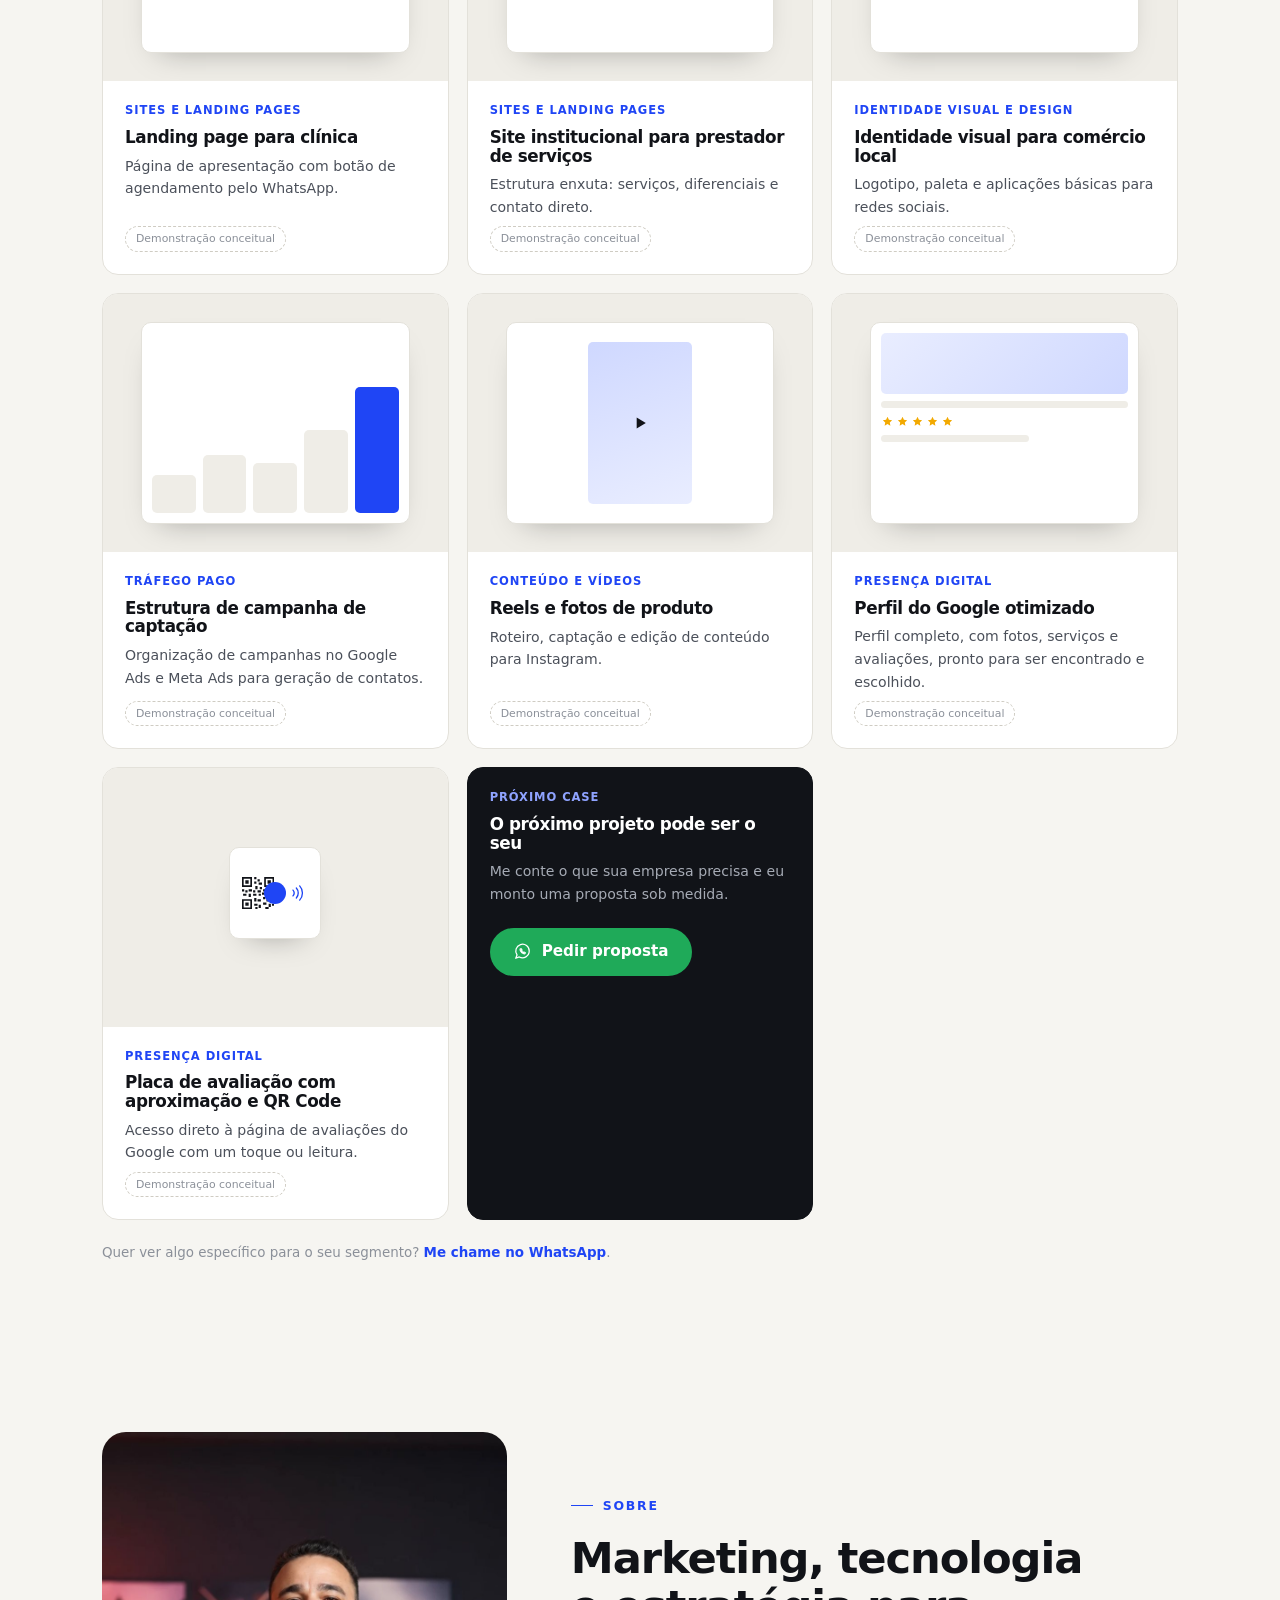
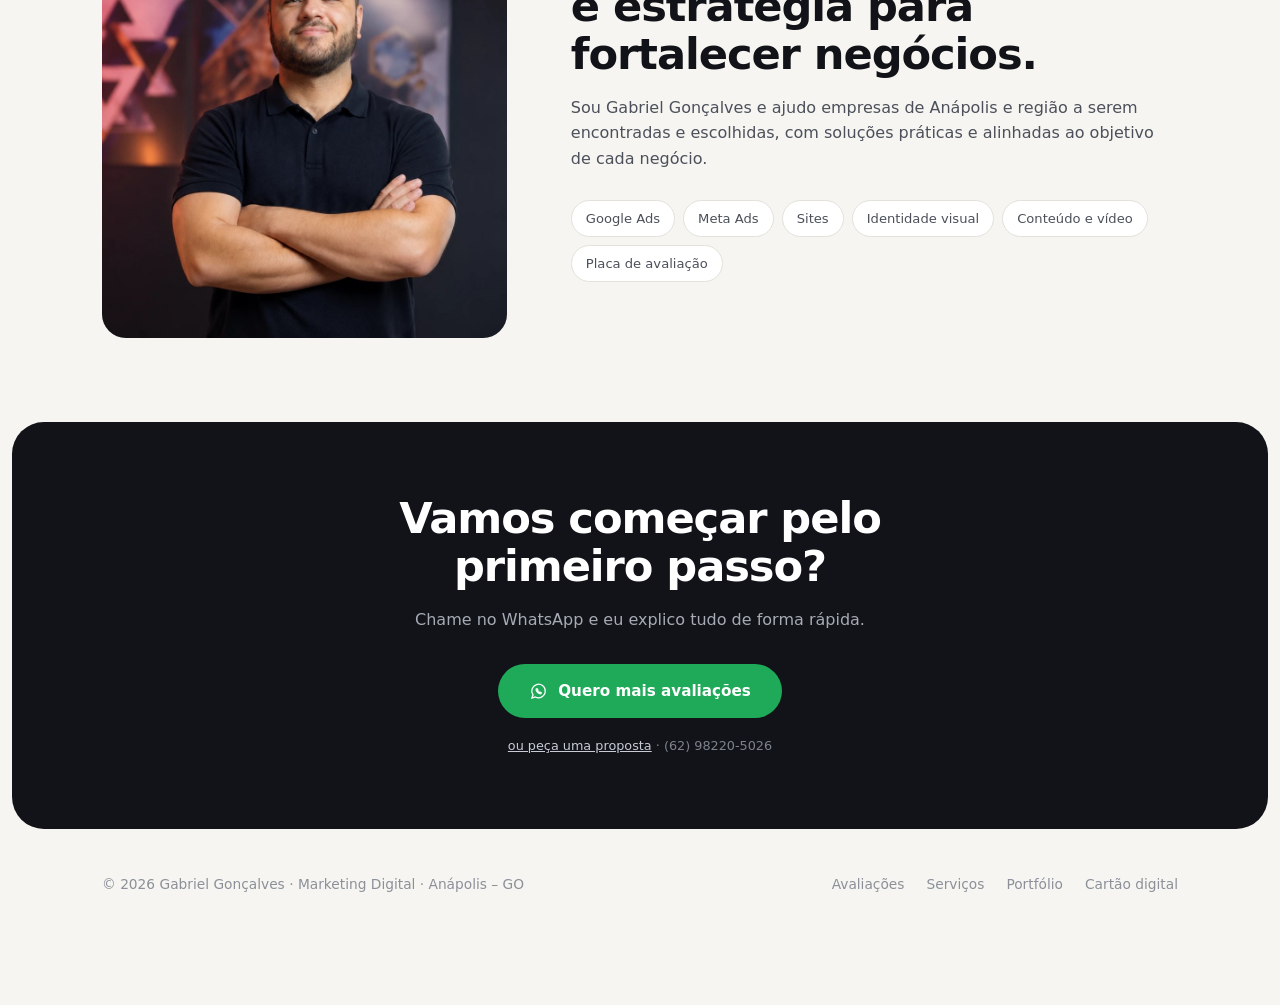
==== commit 91d16226: "Título sem dois-pontos" ====
--- a/index.html
+++ b/index.html
@@ -13,7 +13,7 @@
 <meta property="og:locale" content="pt_BR">
 <meta property="og:site_name" content="Gabriel Gonçalves">
 <meta property="og:title" content="Gabriel Gonçalves | Marketing Digital e Soluções Digitais em Anápolis">
-<meta property="og:description" content="Todo dia alguém procura o que você vende. Ele encontra: você ou o seu concorrente? Soluções de presença digital para empresas de Anápolis e região.">
+<meta property="og:description" content="Todo dia alguém procura o que você vende. Ele encontra você ou o seu concorrente? Soluções de presença digital para empresas de Anápolis e região.">
 <meta property="og:url" content="https://gabrielgoncalves.pages.dev/">
 <meta property="og:image" content="https://gabrielgoncalves.pages.dev/assets/og-image.png">
 <meta property="og:image:width" content="1200">
@@ -91,7 +91,7 @@
   <div class="wrap hero-grid">
     <div>
       <p class="pre">Quando alguém busca o que você vende, a <b>sua empresa aparece?</b></p>
-      <h1 id="h-hero">Todo dia alguém procura o que você vende. Ele encontra: <em>você ou o seu concorrente?</em></h1>
+      <h1 id="h-hero">Todo dia alguém procura o que você vende. Ele encontra <em>você ou o seu concorrente?</em></h1>
       <p class="sub">Ajudo empresas de Anápolis a aparecerem primeiro e a receberem mais contatos.</p>
       <div class="hero-id">
         <strong>Gabriel Gonçalves</strong>
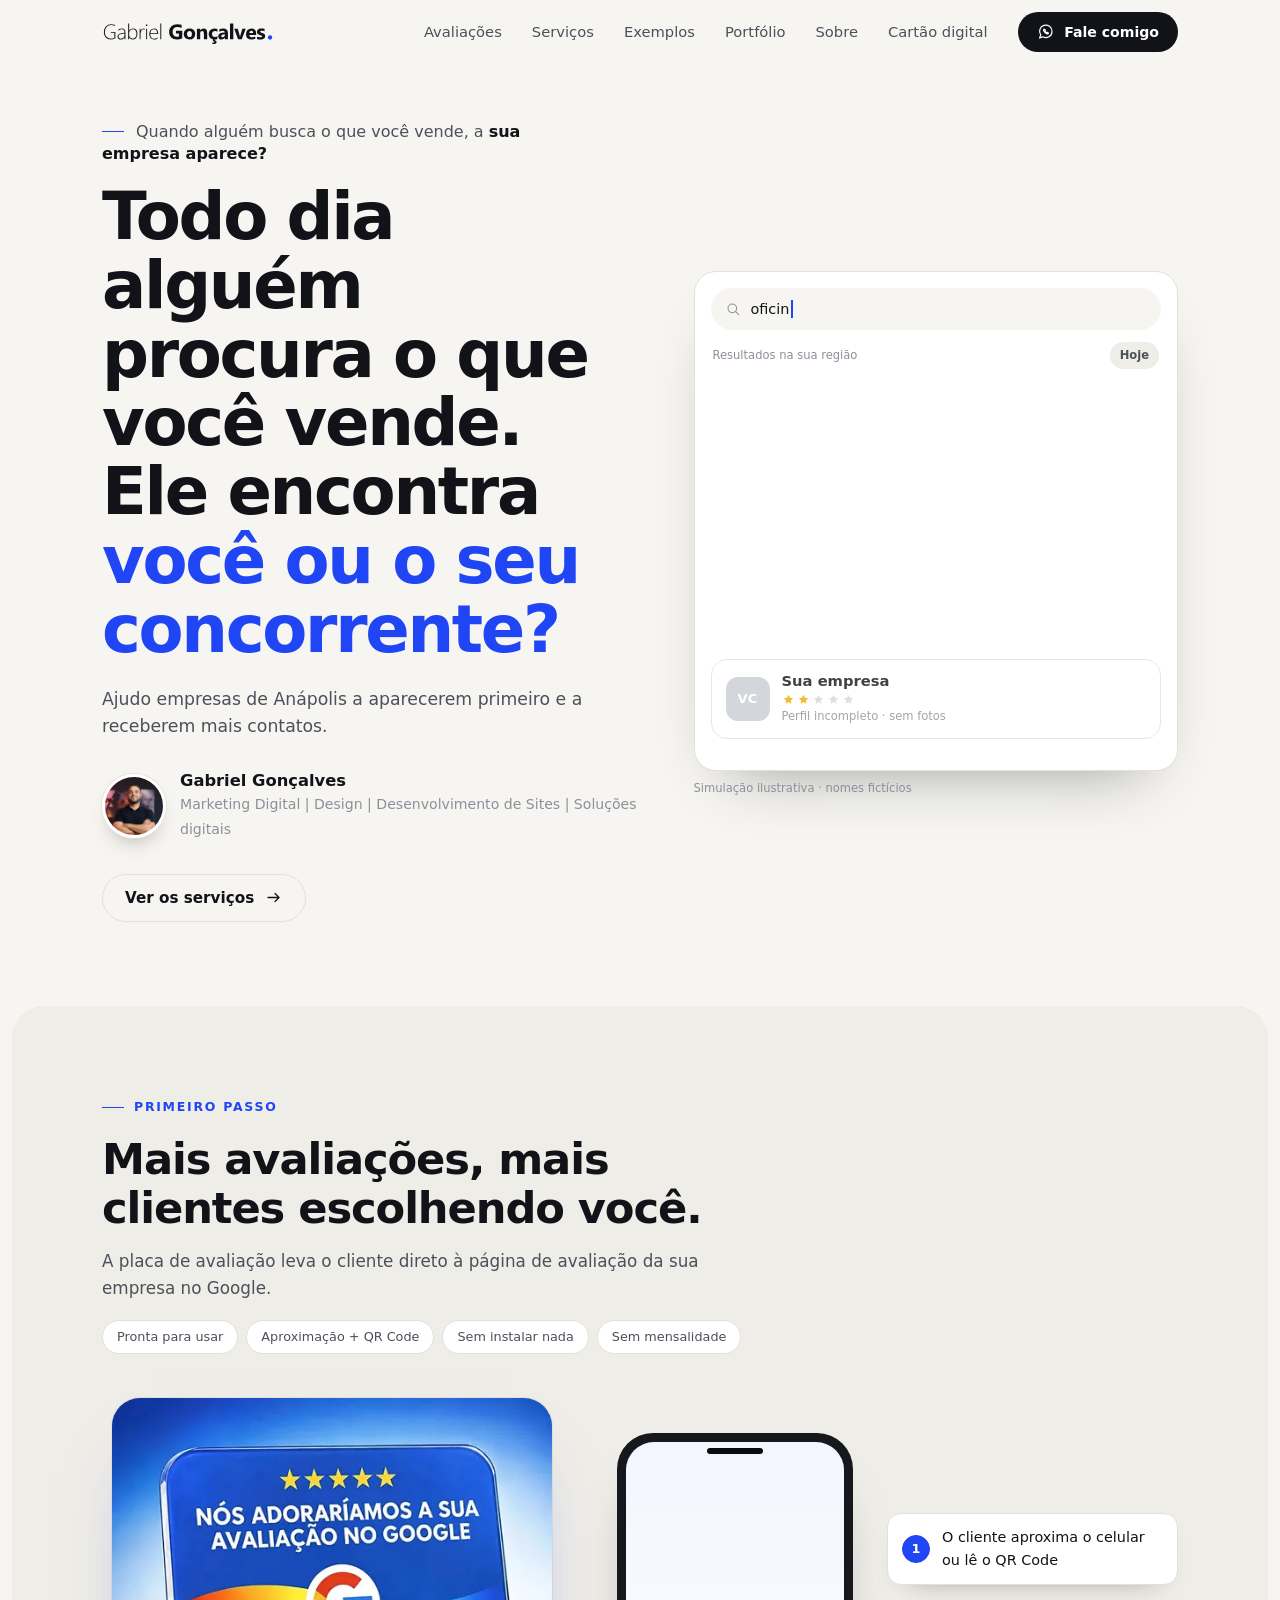
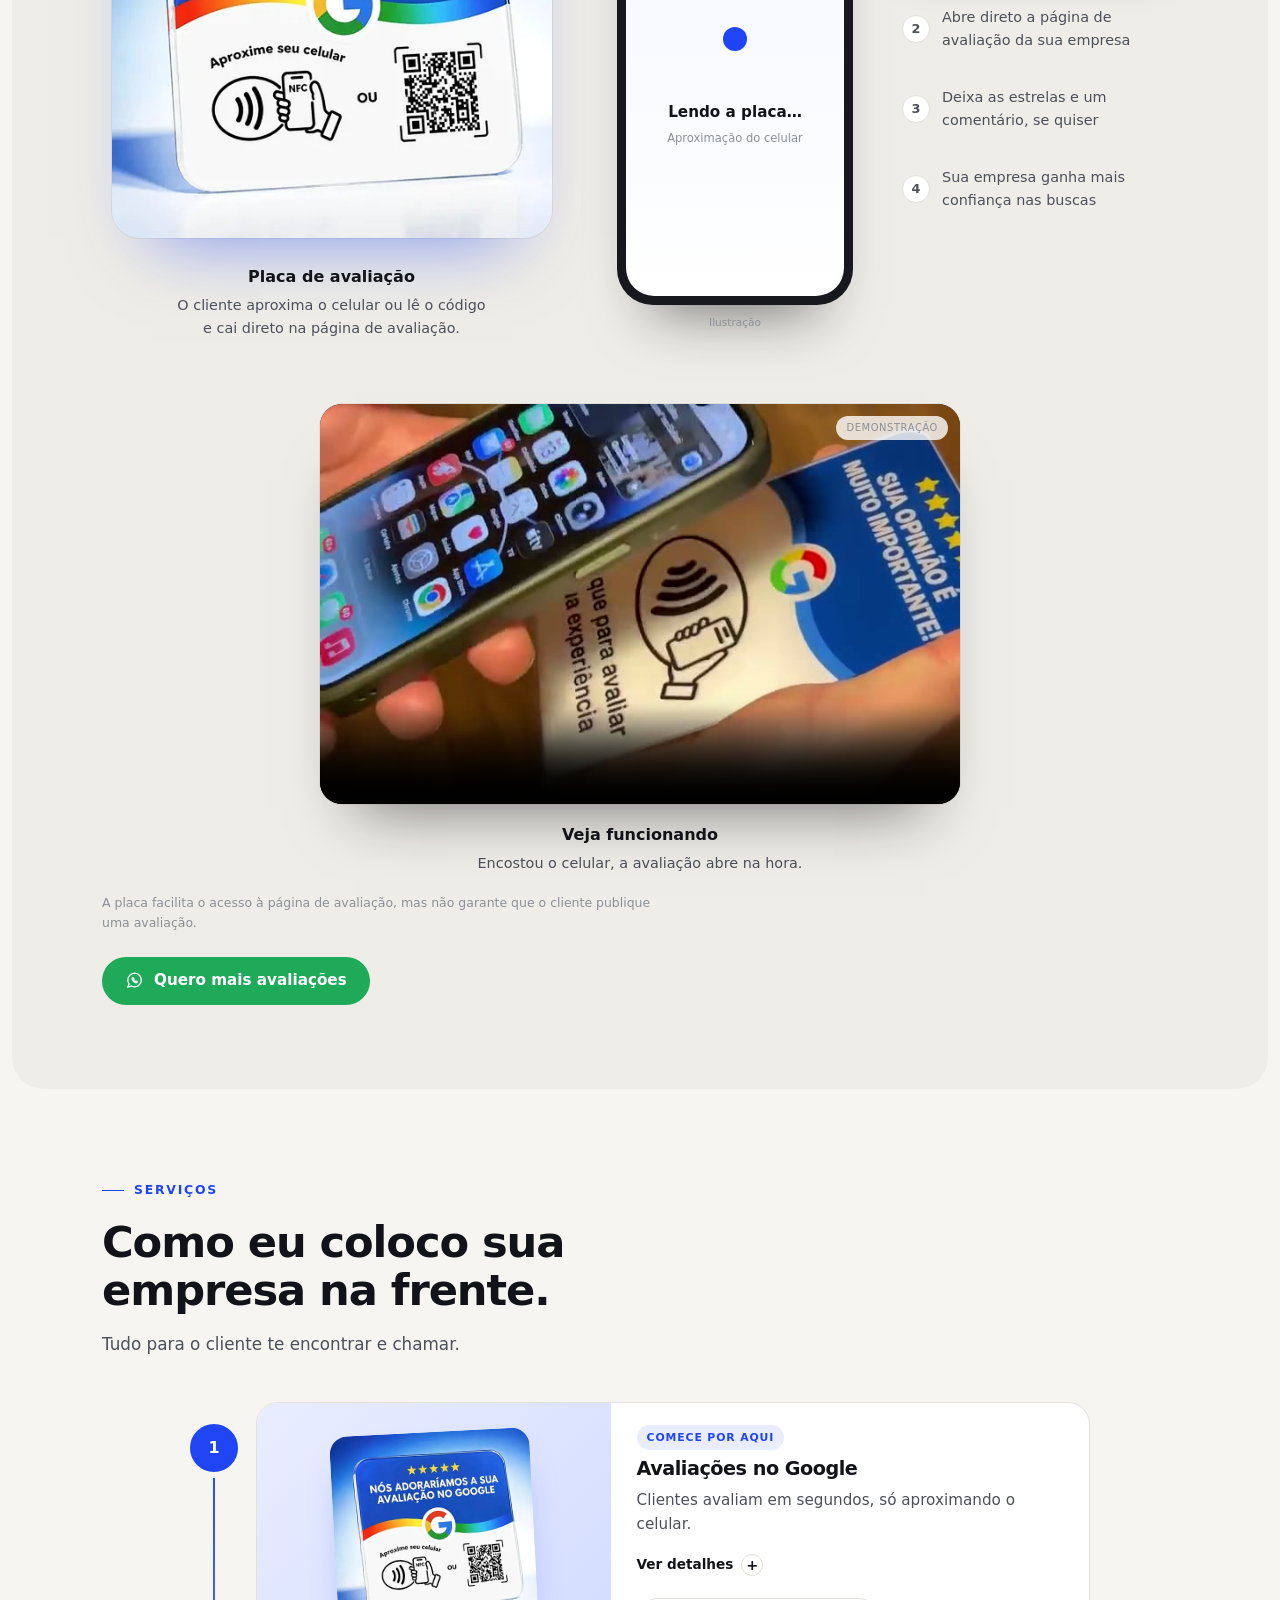
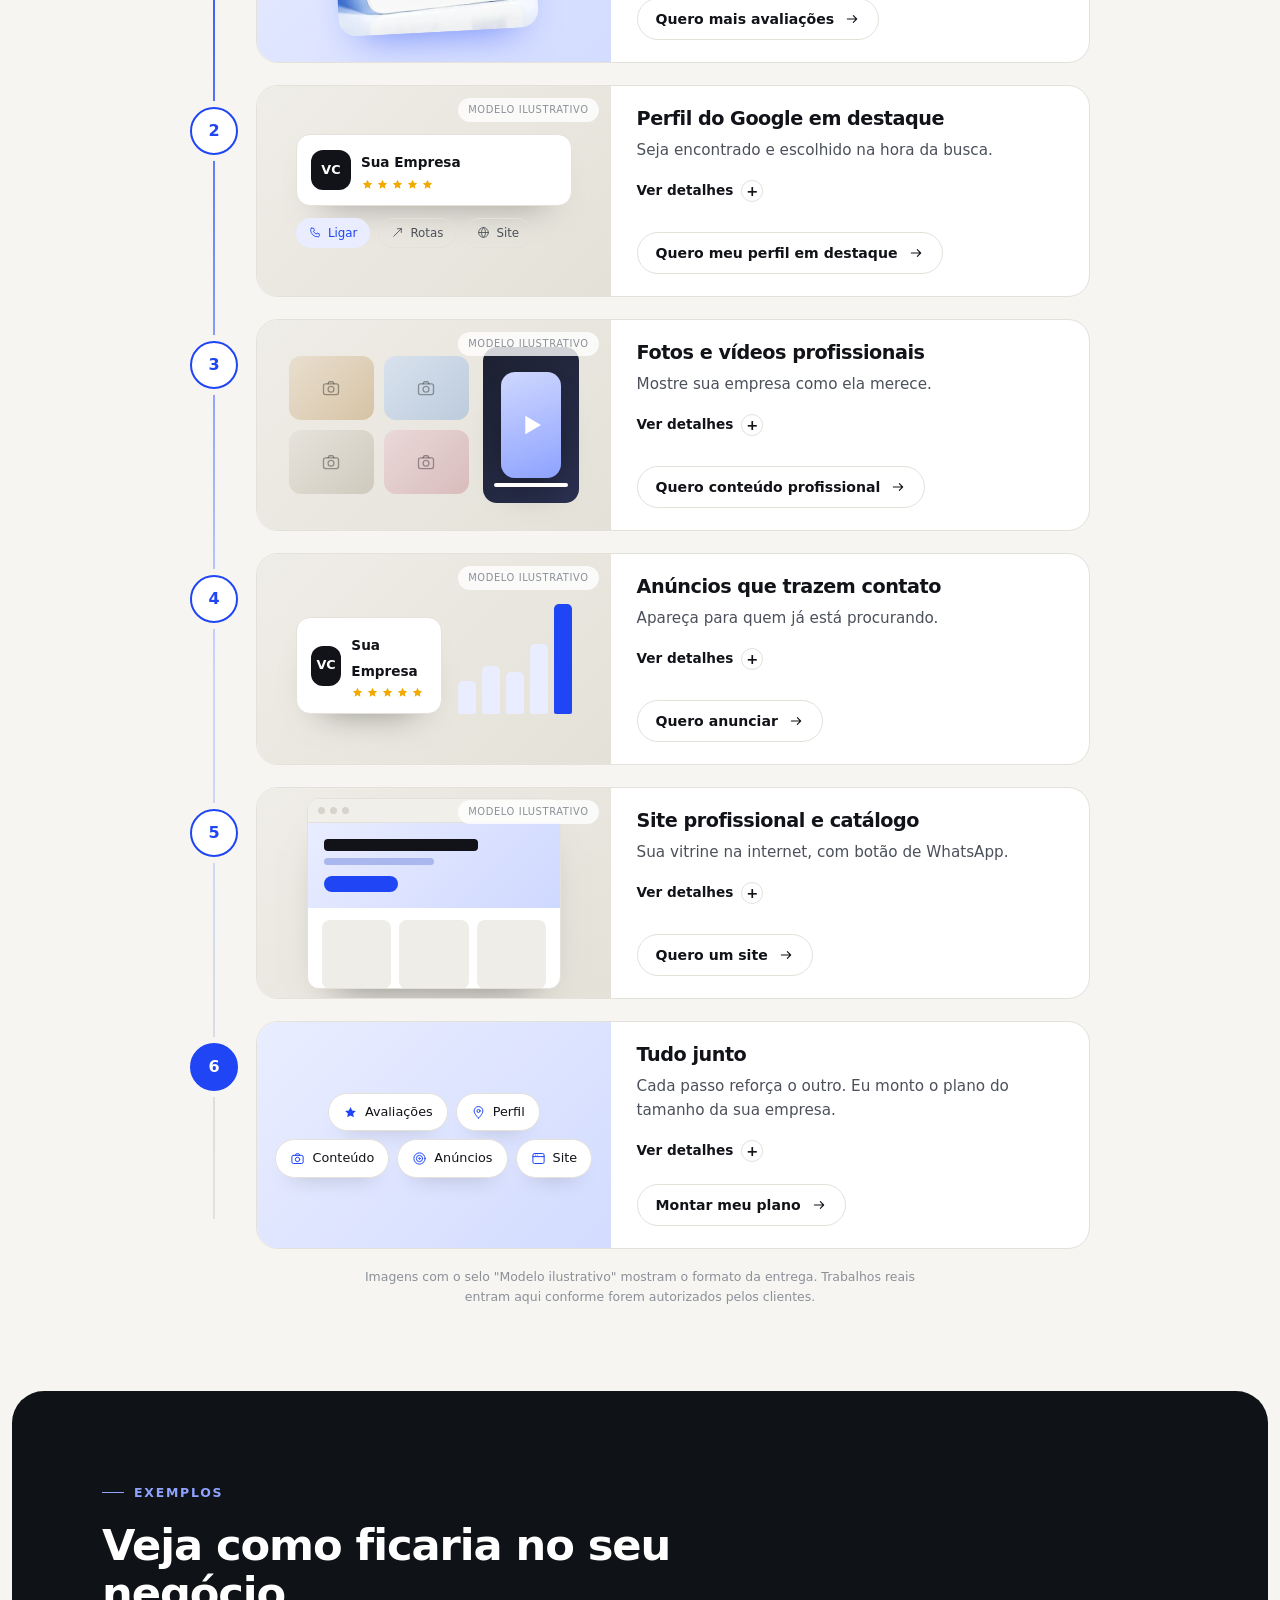
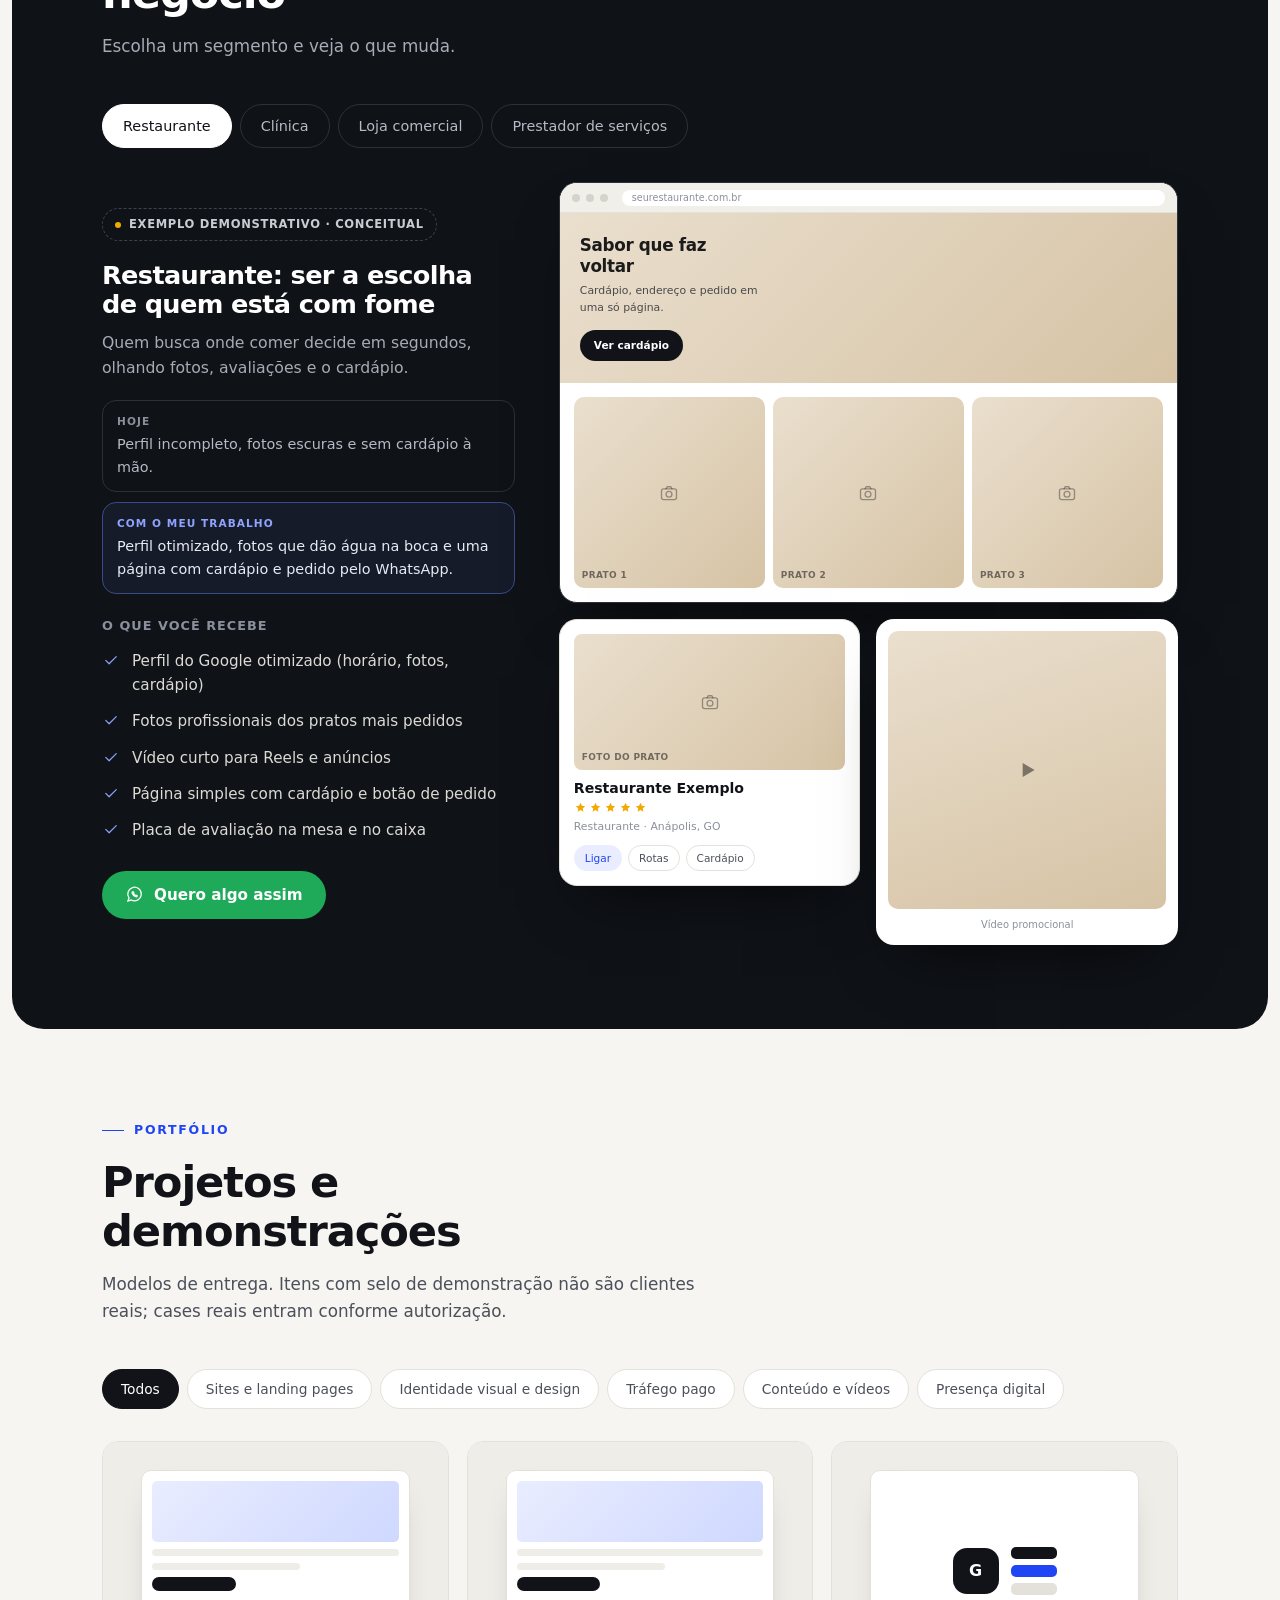
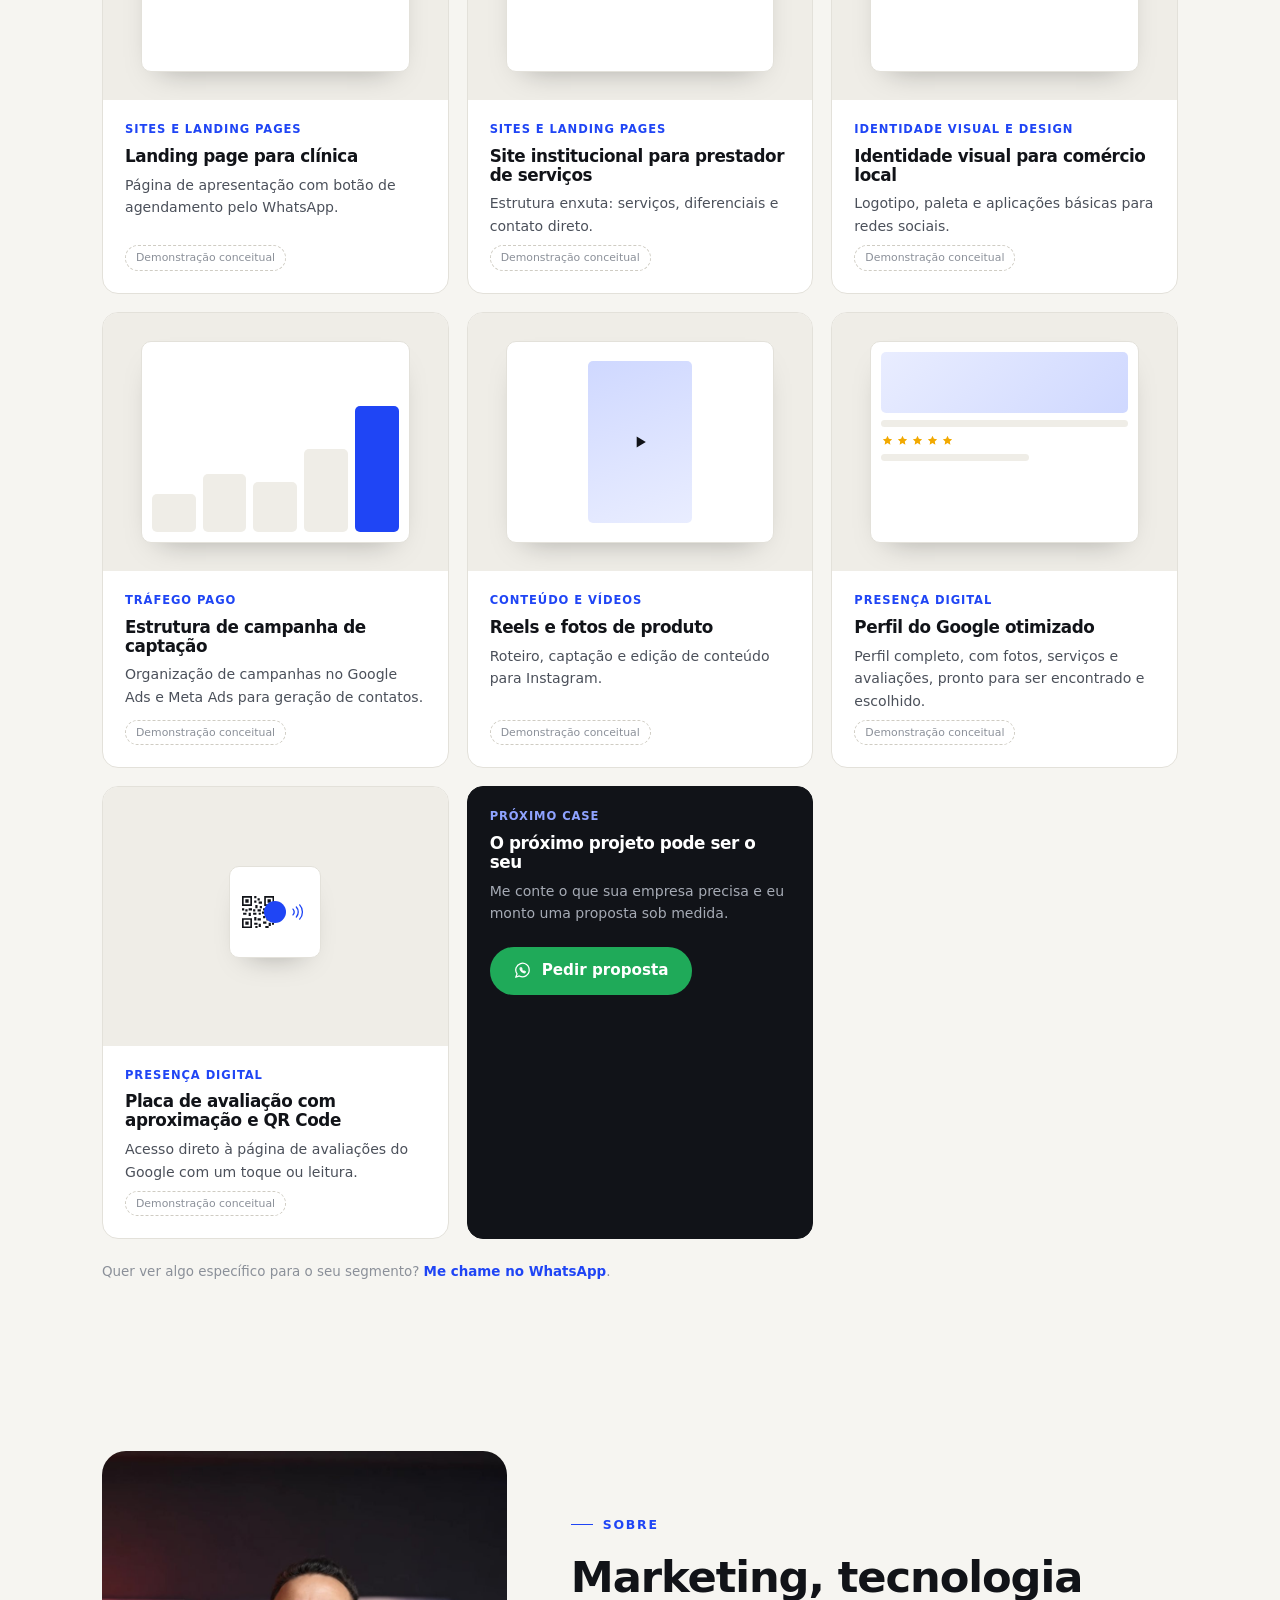
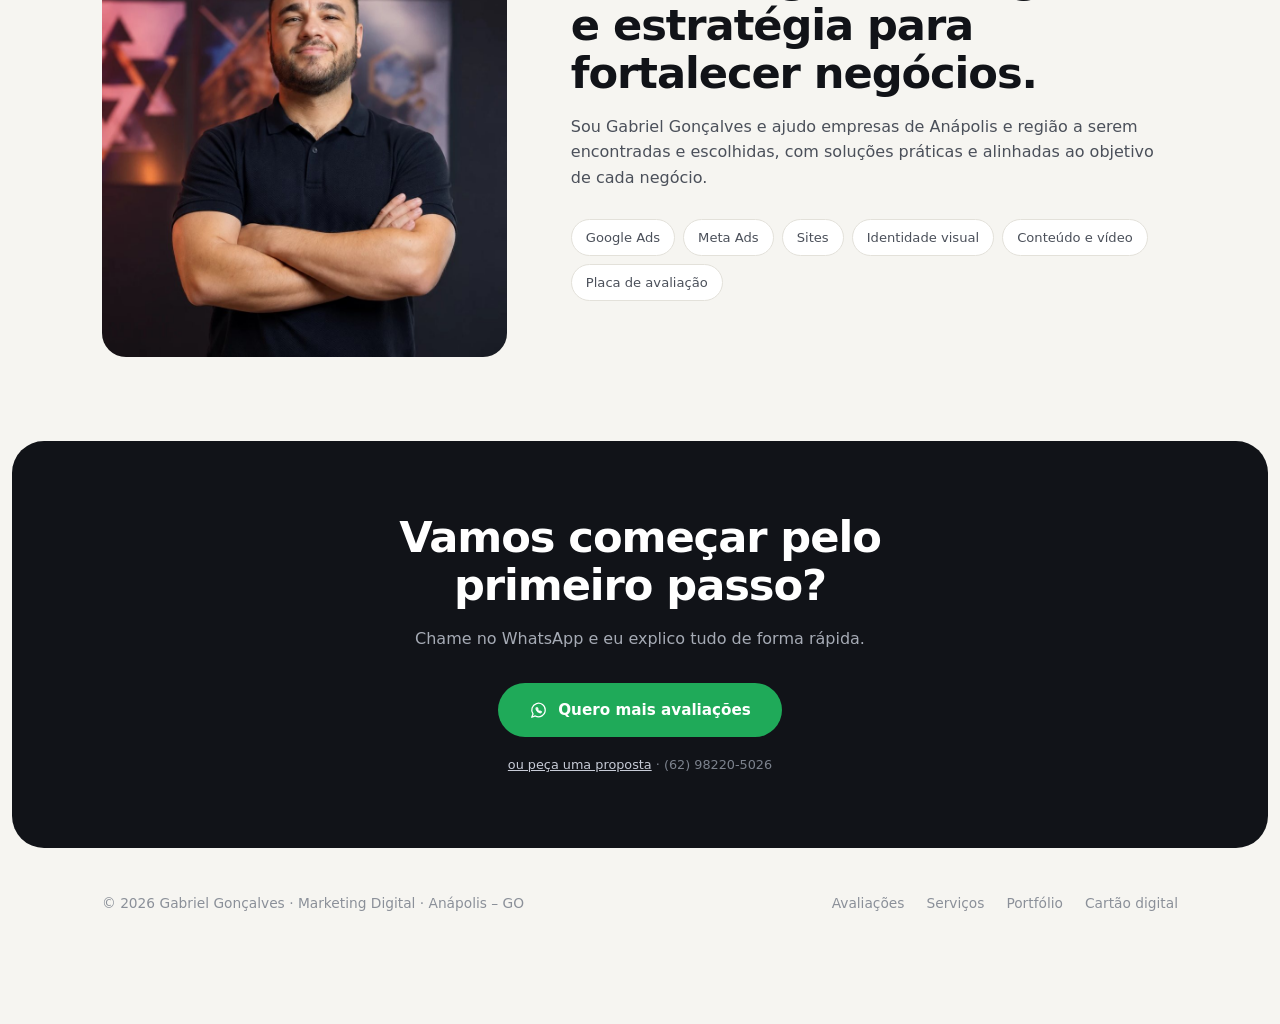
==== commit c954b643: "Topo: foto ao lado do nome" ====
--- a/index.html
+++ b/index.html
@@ -94,8 +94,11 @@
       <h1 id="h-hero">Todo dia alguém procura o que você vende. Ele encontra <em>você ou o seu concorrente?</em></h1>
       <p class="sub">Ajudo empresas de Anápolis a aparecerem primeiro e a receberem mais contatos.</p>
       <div class="hero-id">
-        <strong>Gabriel Gonçalves</strong>
-        <span>Marketing Digital | Design | Desenvolvimento de Sites | Soluções digitais</span>
+        <img class="hid-photo" src="assets/gabriel-avatar.jpg" alt="Gabriel Gonçalves" width="64" height="64">
+        <div>
+          <strong>Gabriel Gonçalves</strong>
+          <span>Marketing Digital | Design | Desenvolvimento de Sites | Soluções digitais</span>
+        </div>
       </div>
       <div class="cta-row">
         <a class="btn btn-ghost" href="#trilha">Ver os serviços<svg class="icon"><use href="#i-arrow"/></svg></a>
--- a/css/style.css
+++ b/css/style.css
@@ -567,3 +567,7 @@
 .pre b{color:var(--ink);font-weight:700}
 .pre{display:block}
 .pre::before{display:inline-block;vertical-align:middle;margin-right:12px;margin-top:-2px}
+
+.hero-id{display:flex;align-items:center;gap:14px;padding-left:0;border-left:0}
+.hid-photo{width:64px;height:64px;flex:none;border-radius:50%;object-fit:cover;border:3px solid #fff;box-shadow:0 0 0 1px var(--line),0 12px 22px -14px rgba(17,19,24,.5)}
+.hero-id strong{line-height:1.2}
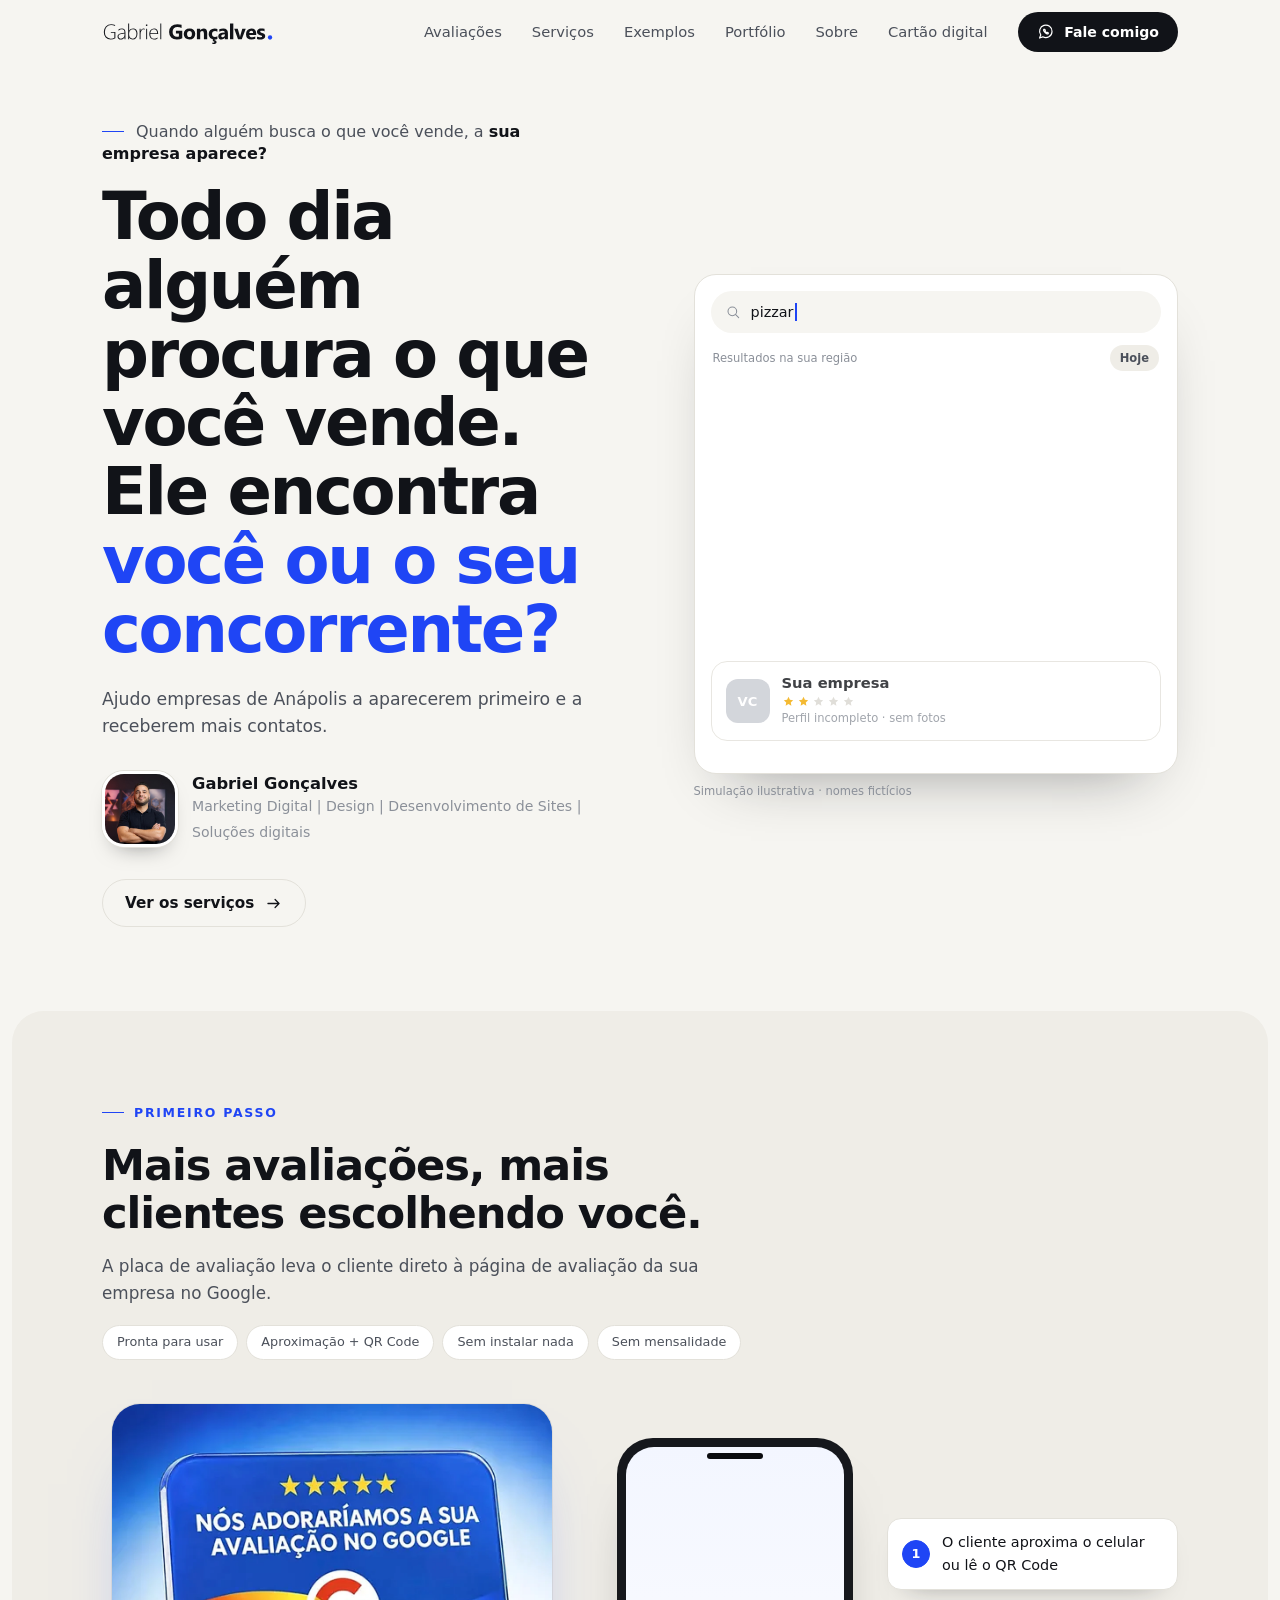
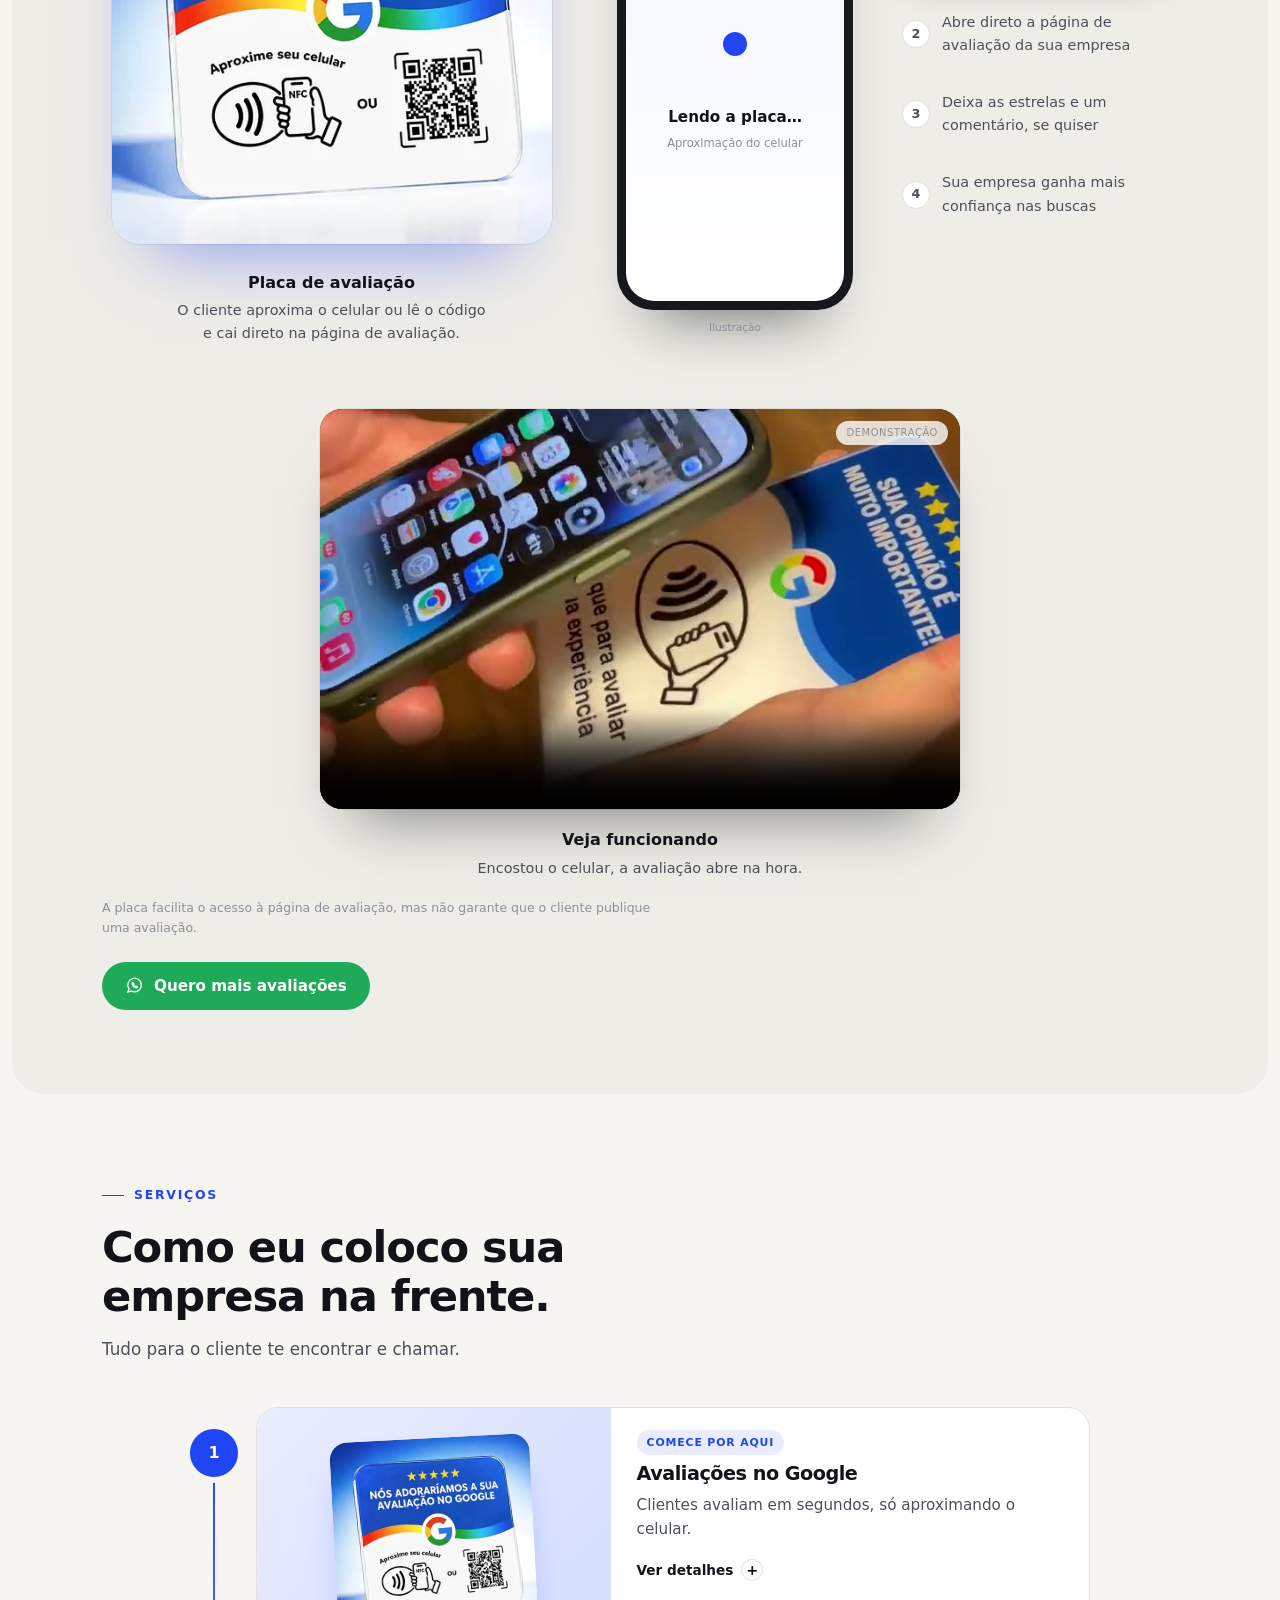
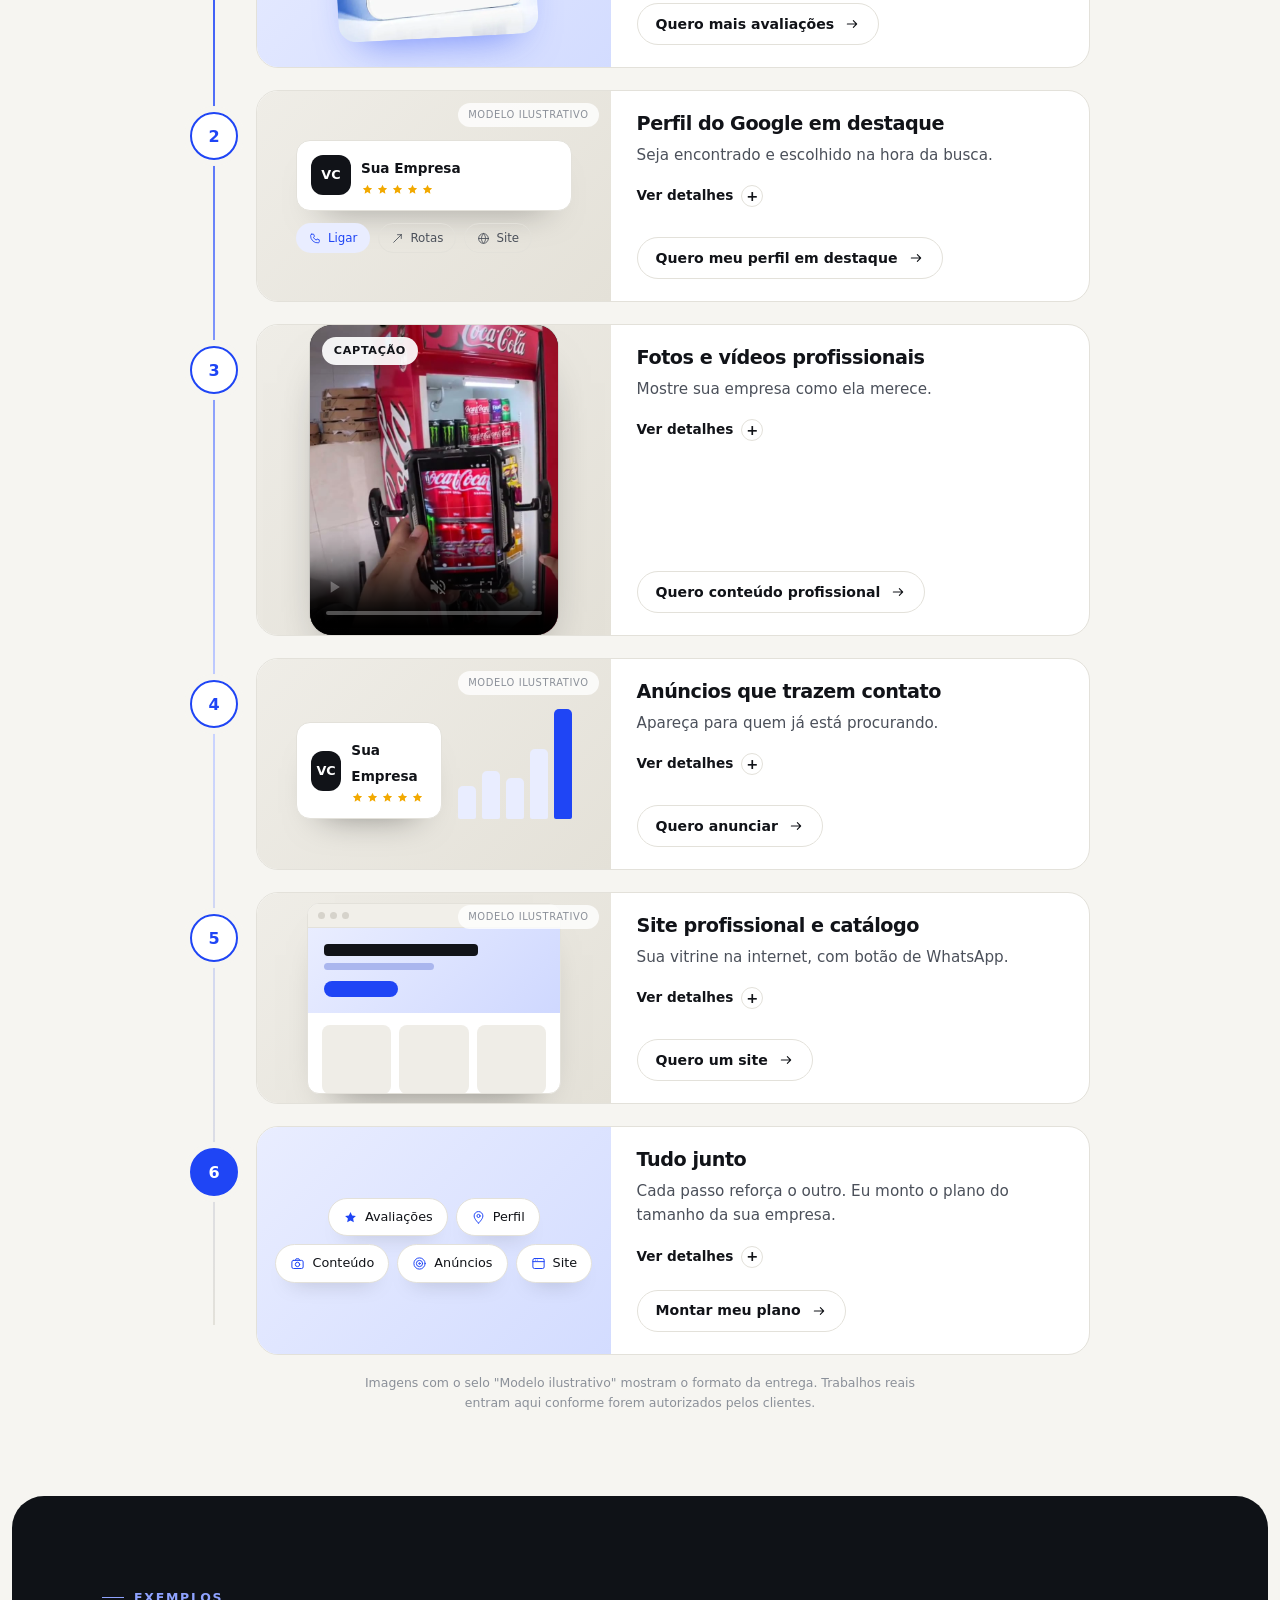
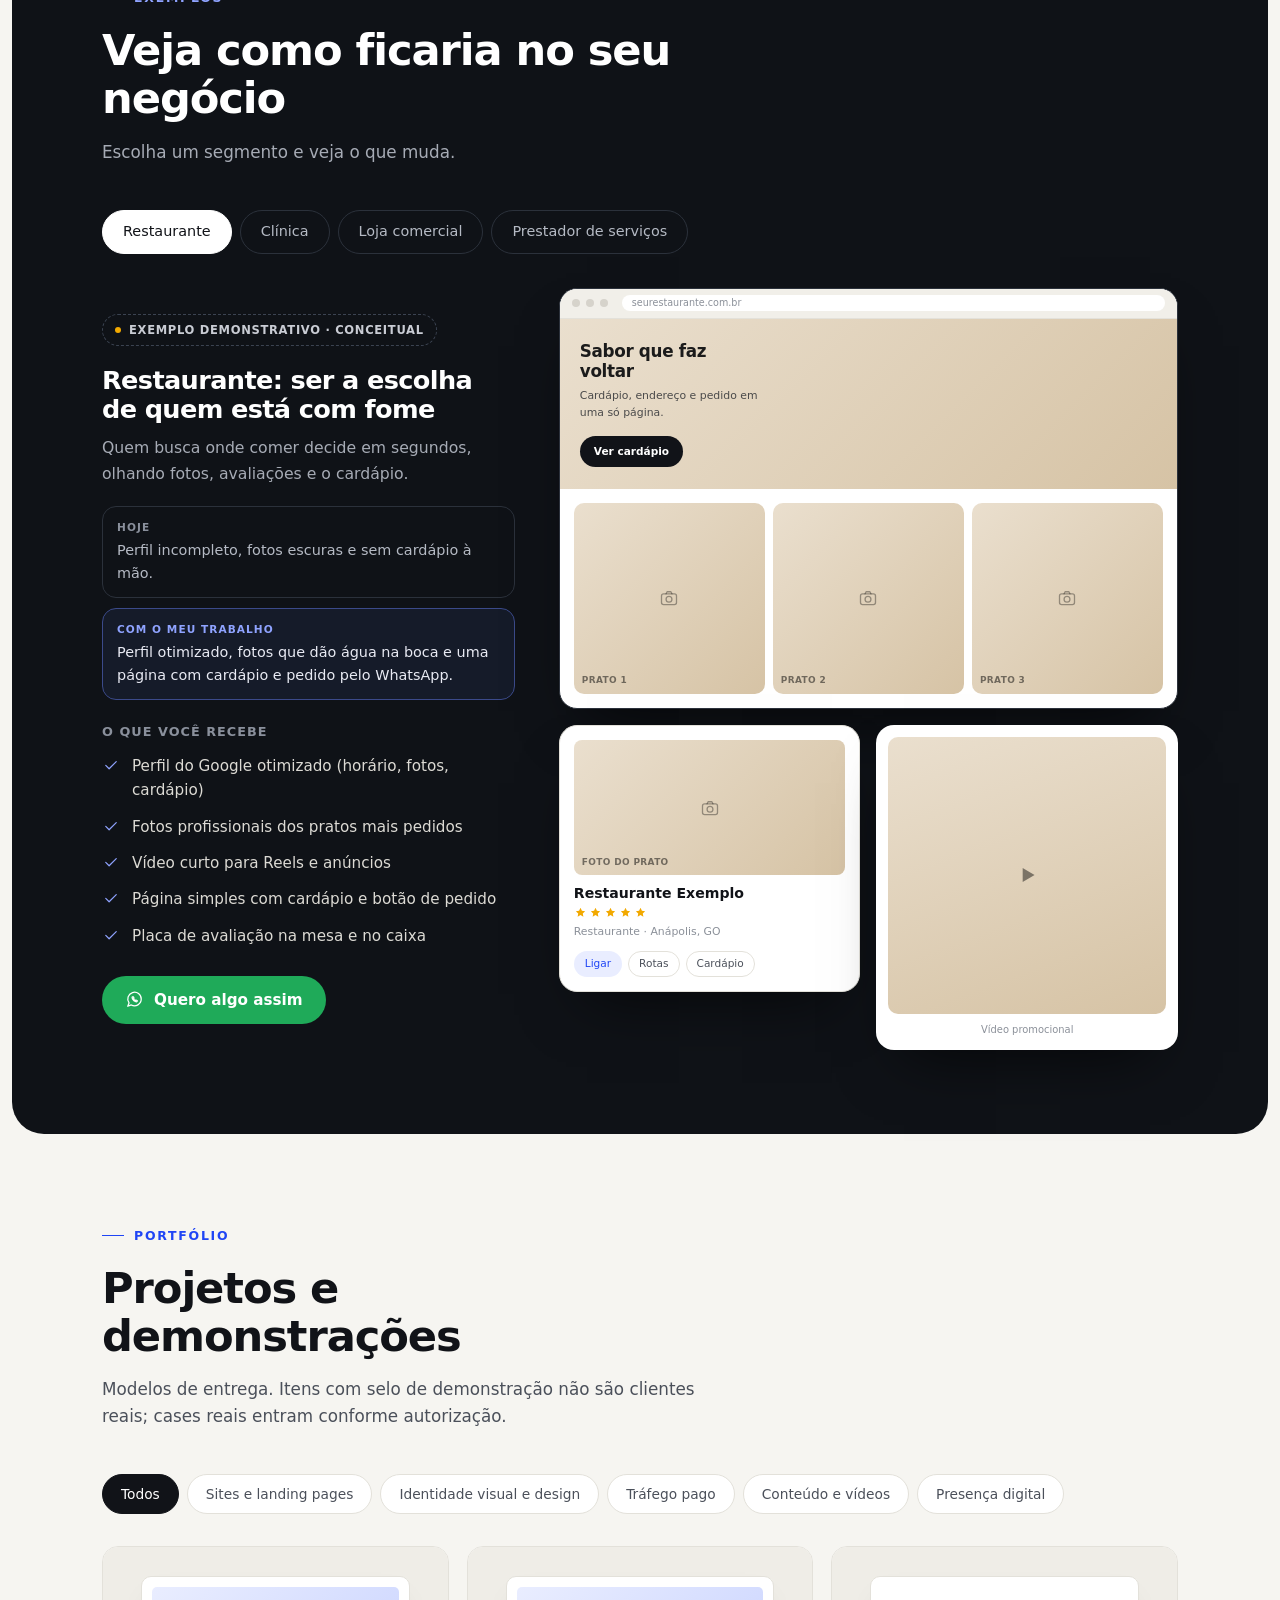
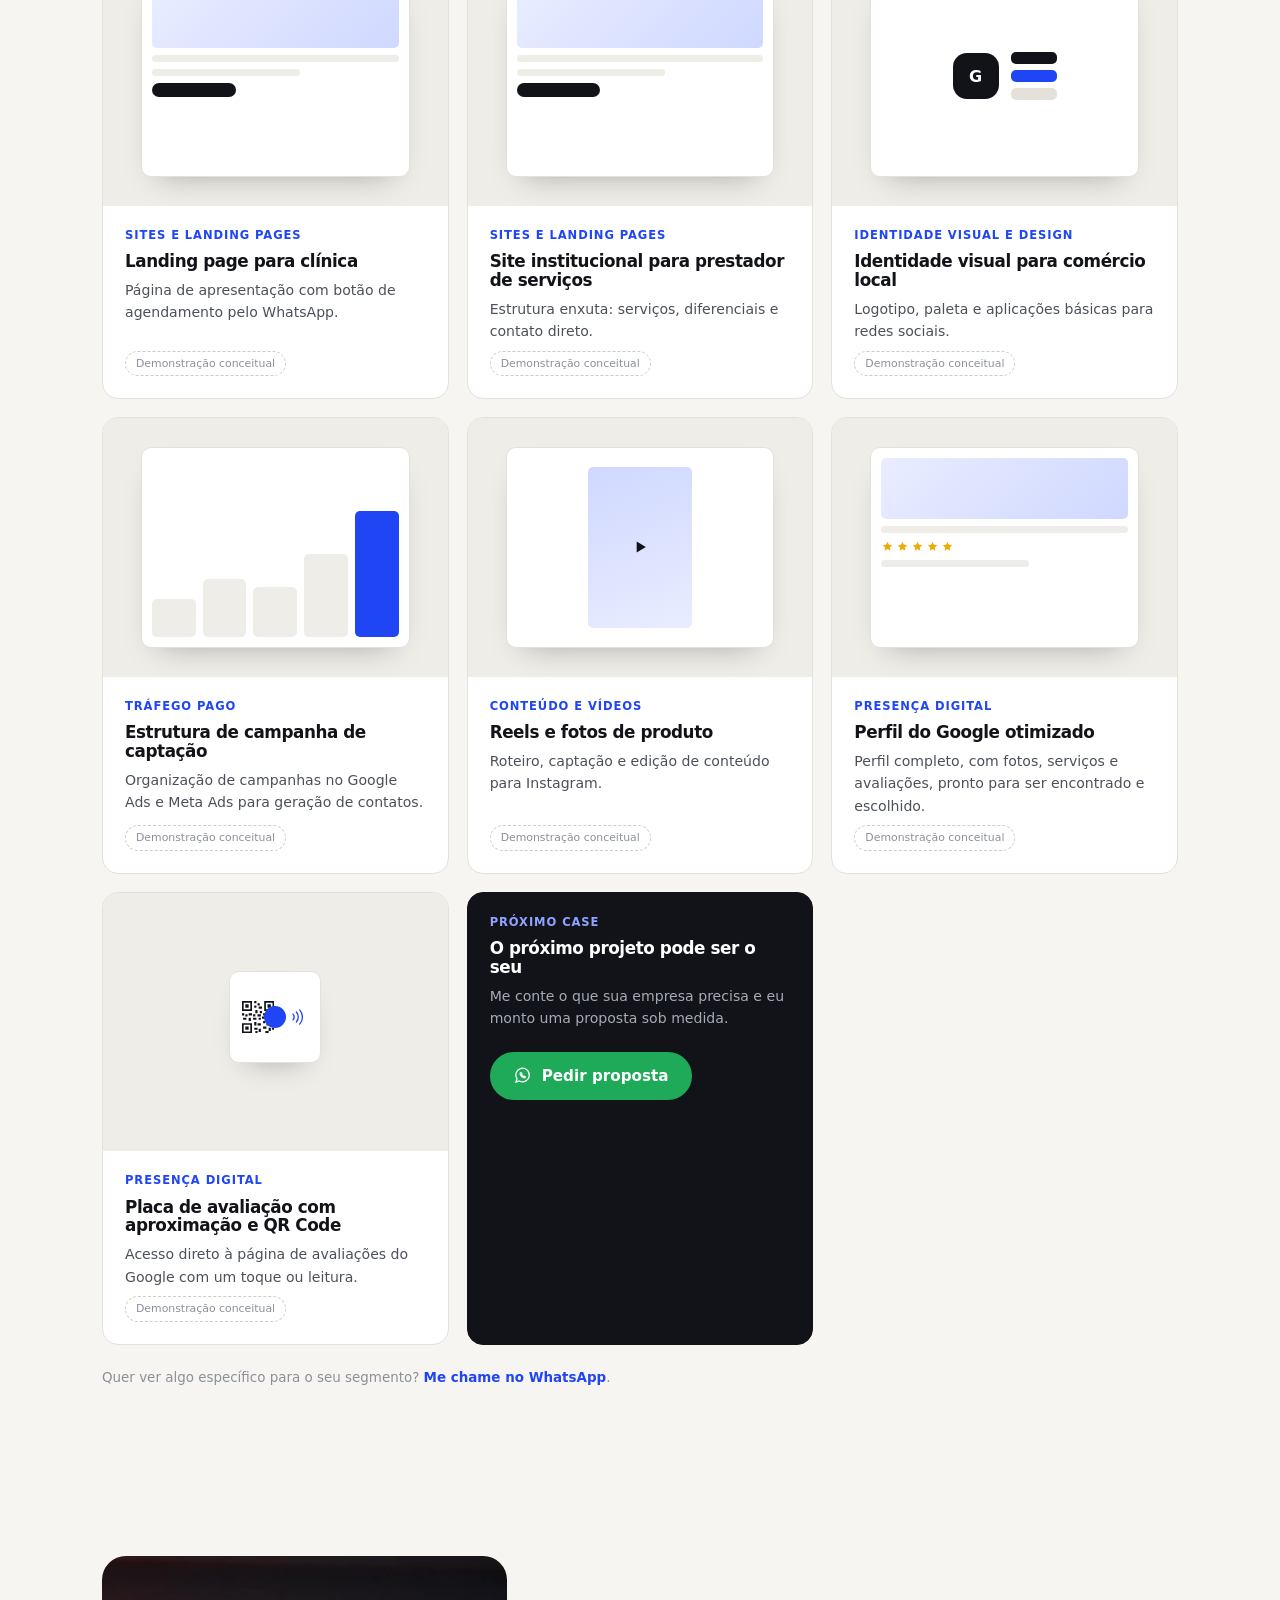
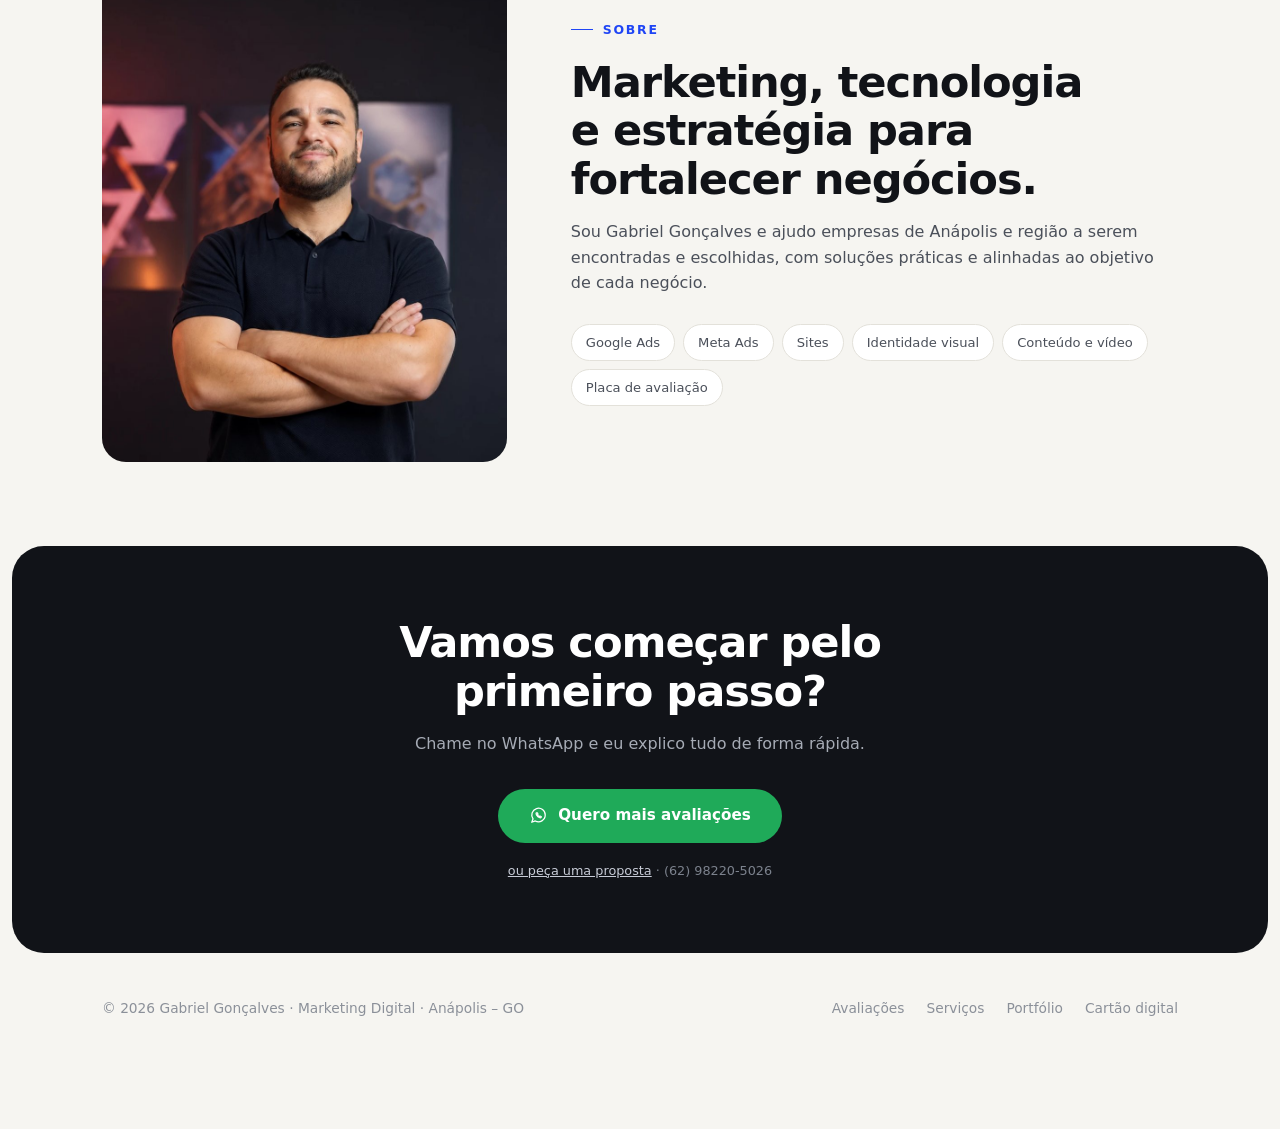
==== commit 556070ee: "Foto em retângulo arredondado (braços inteiros) e vídeo de captação no passo 3" ====
--- a/index.html
+++ b/index.html
@@ -211,7 +211,7 @@
       <article class="step rv">
         <span class="num">3</span>
         <div class="sc">
-          <div class="step-vis" data-tipo="foto,video"></div>
+          <div class="step-vis" data-tipo="reel"></div>
           <div class="sc-body">
             
             <h3>Fotos e vídeos profissionais</h3>
--- a/css/style.css
+++ b/css/style.css
@@ -571,3 +571,15 @@
 .hero-id{display:flex;align-items:center;gap:14px;padding-left:0;border-left:0}
 .hid-photo{width:64px;height:64px;flex:none;border-radius:50%;object-fit:cover;border:3px solid #fff;box-shadow:0 0 0 1px var(--line),0 12px 22px -14px rgba(17,19,24,.5)}
 .hero-id strong{line-height:1.2}
+
+/* foto em retângulo arredondado: mostra os braços cruzados inteiros */
+.vcard .avatar{width:136px;height:136px;border-radius:34px}
+.hid-photo{width:76px;height:76px;border-radius:22px}
+
+/* passo 3: vídeo de captação */
+.step-vis.reel{min-height:340px;background:linear-gradient(135deg,#efede7,#e4e1d8)}
+.reelwrap{position:relative;height:310px;aspect-ratio:4/5;border-radius:22px;overflow:hidden;background:#111;box-shadow:0 30px 50px -28px rgba(17,19,24,.65),0 0 0 1px rgba(0,0,0,.08)}
+.reelwrap video{display:block;width:100%;height:100%;object-fit:cover}
+.reelwrap .phase{position:absolute;left:12px;top:12px;font-size:.7rem;font-weight:700;letter-spacing:.06em;text-transform:uppercase;color:var(--ink);background:rgba(255,255,255,.92);border-radius:999px;padding:5px 12px;transition:.3s}
+.reelwrap .phase.res{background:var(--accent);color:#fff}
+@media(max-width:760px){.step-vis.reel{min-height:330px}.reelwrap{height:290px}}
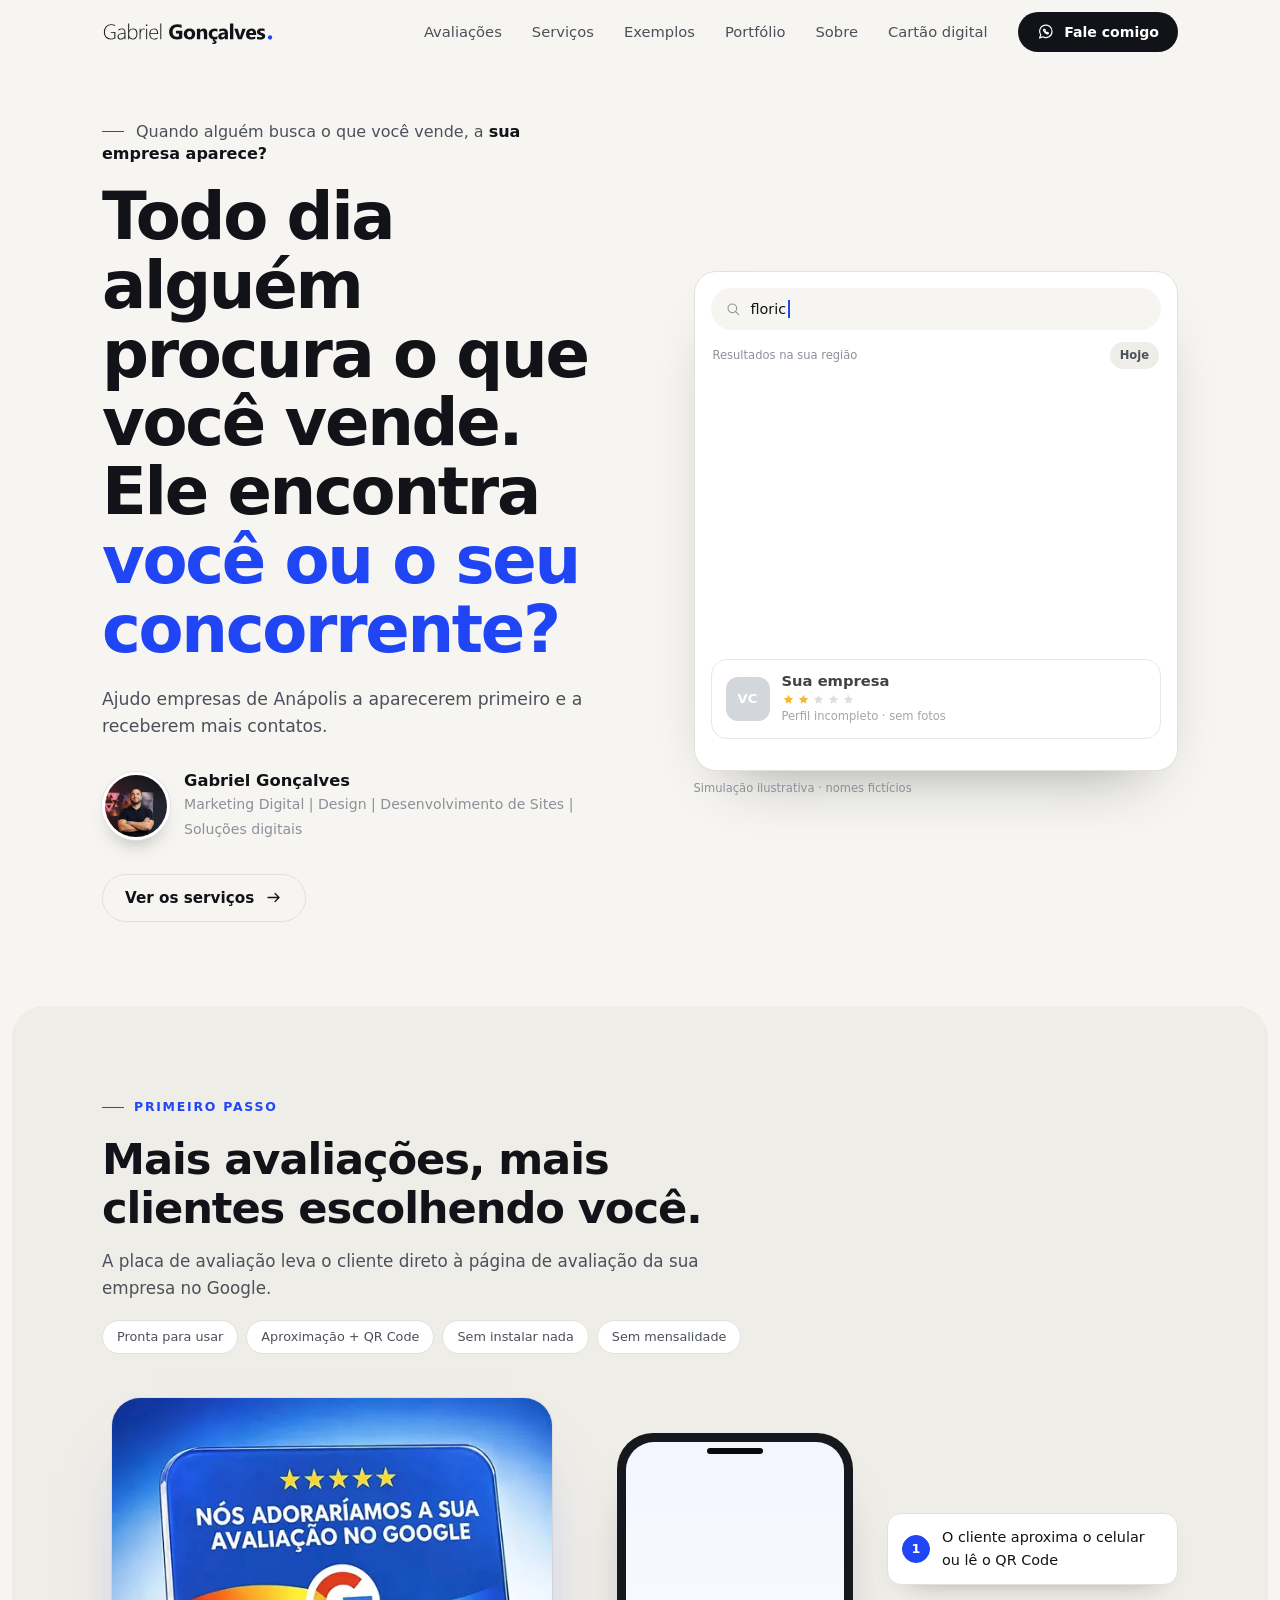
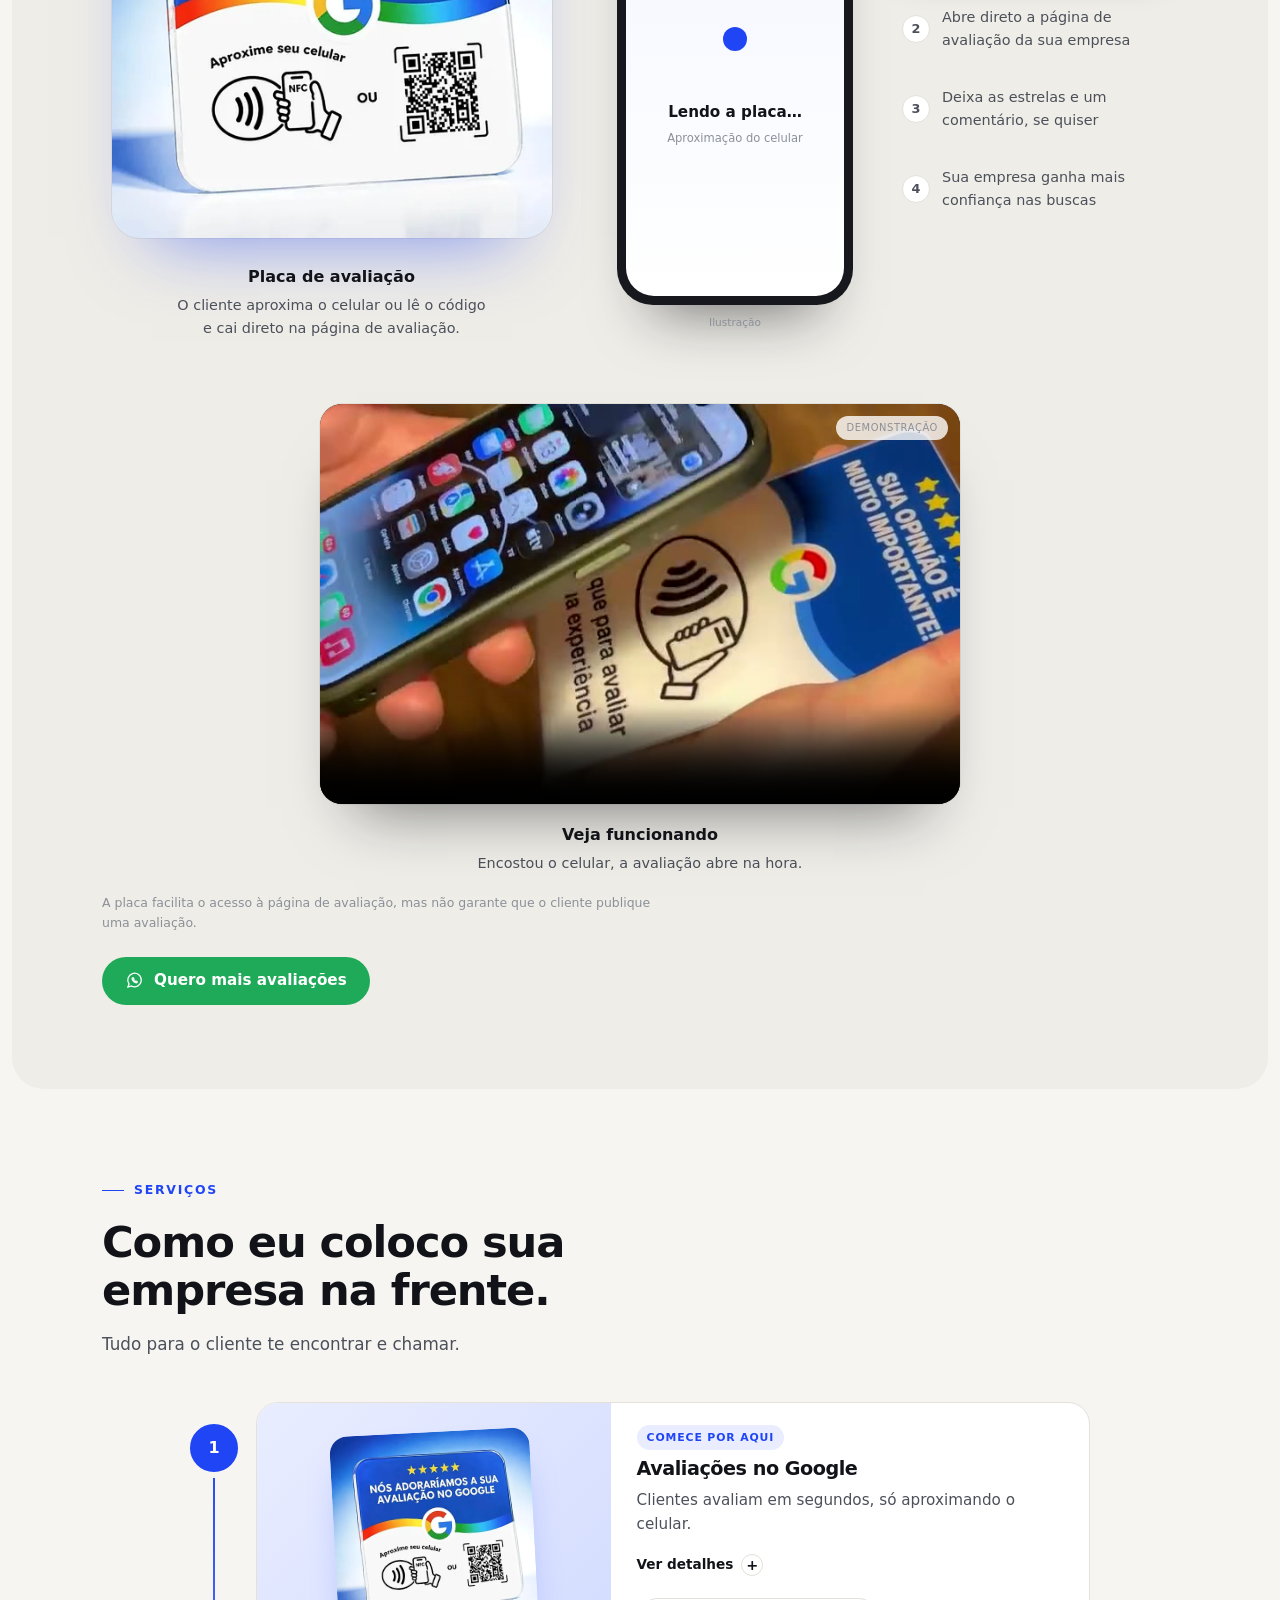
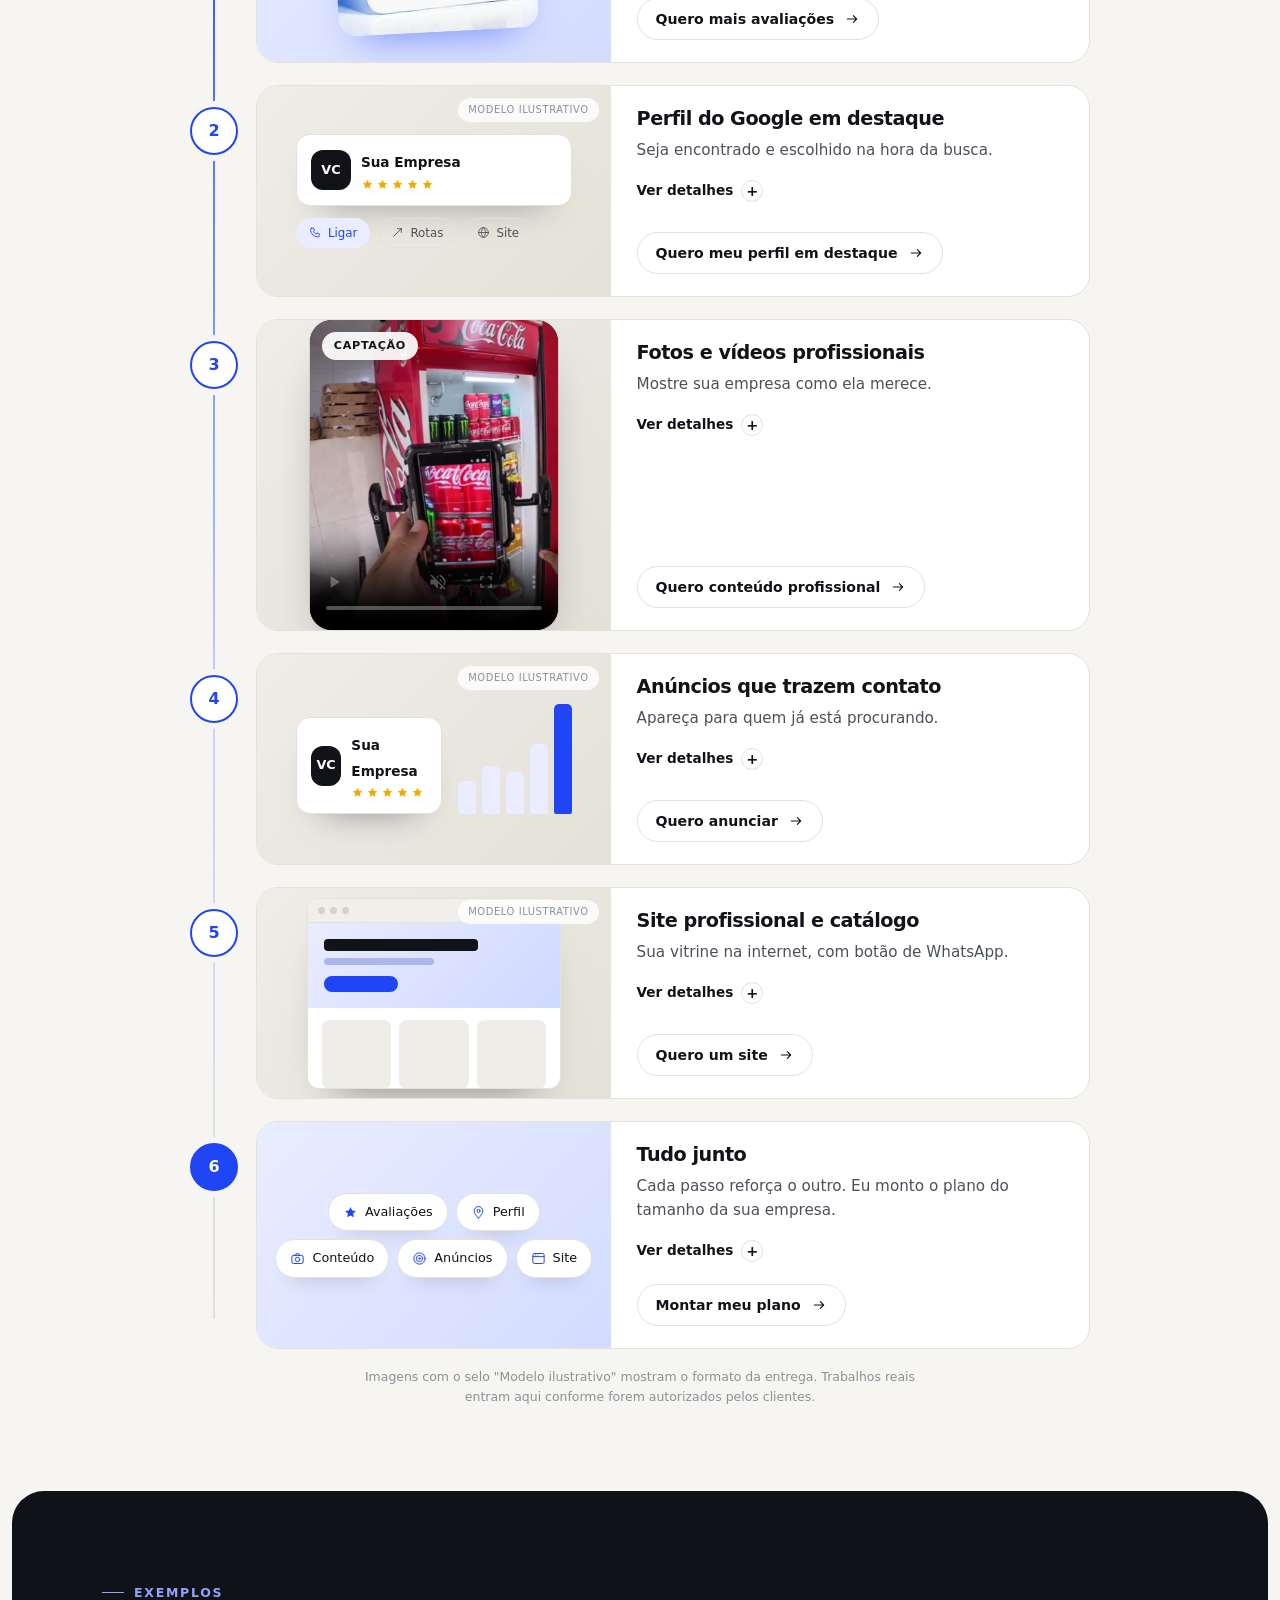
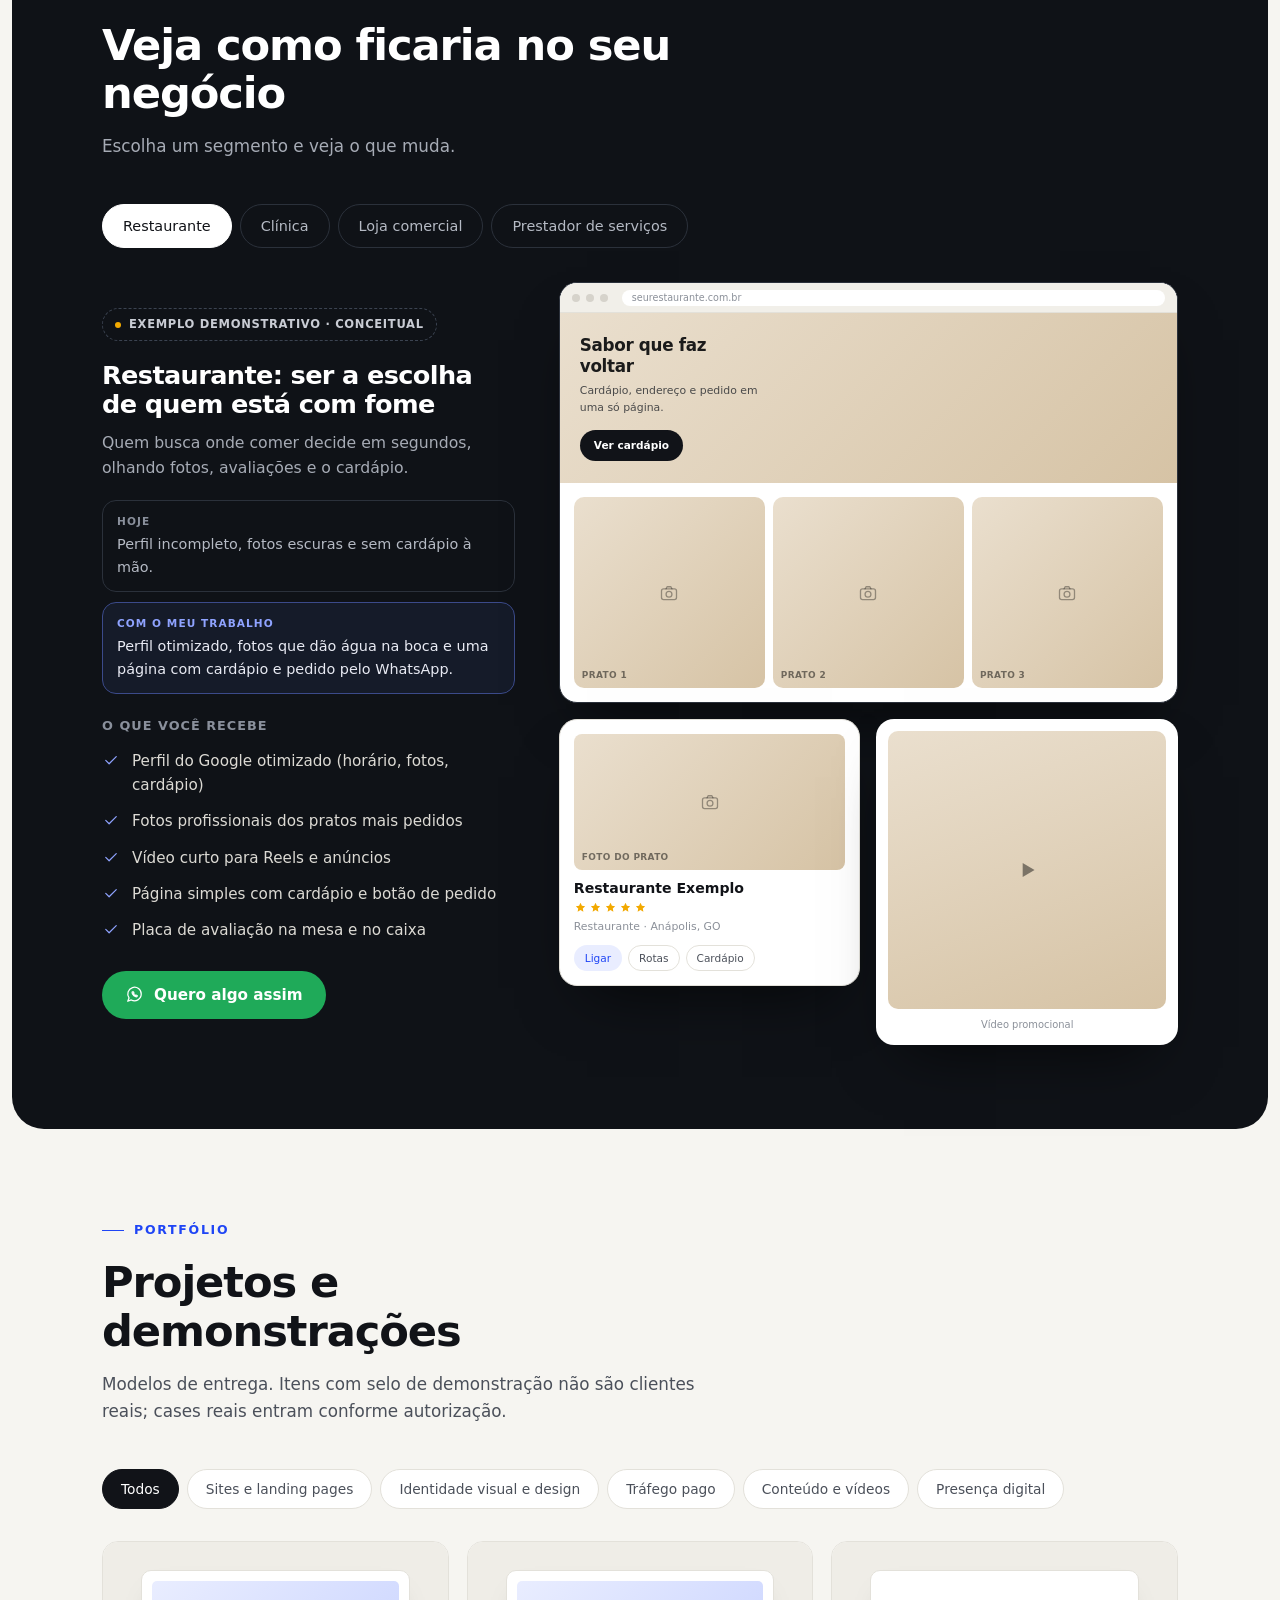
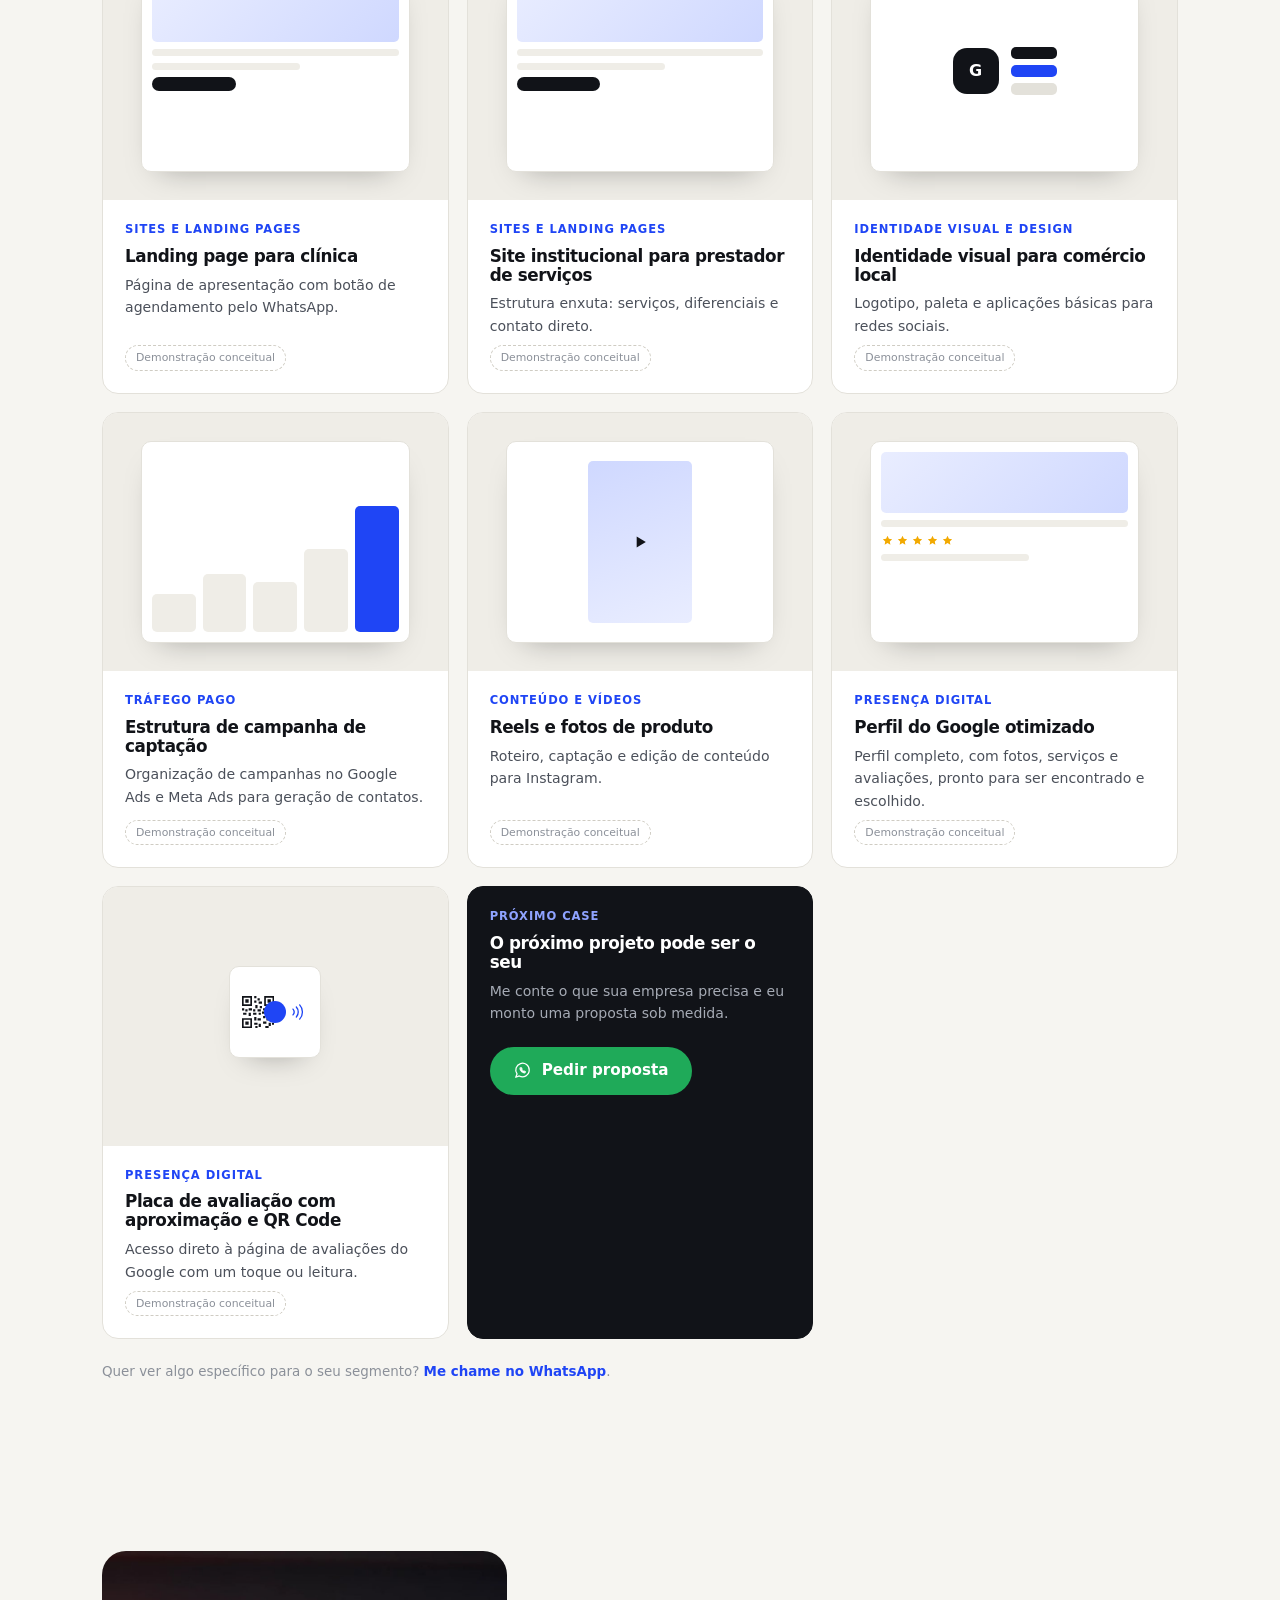
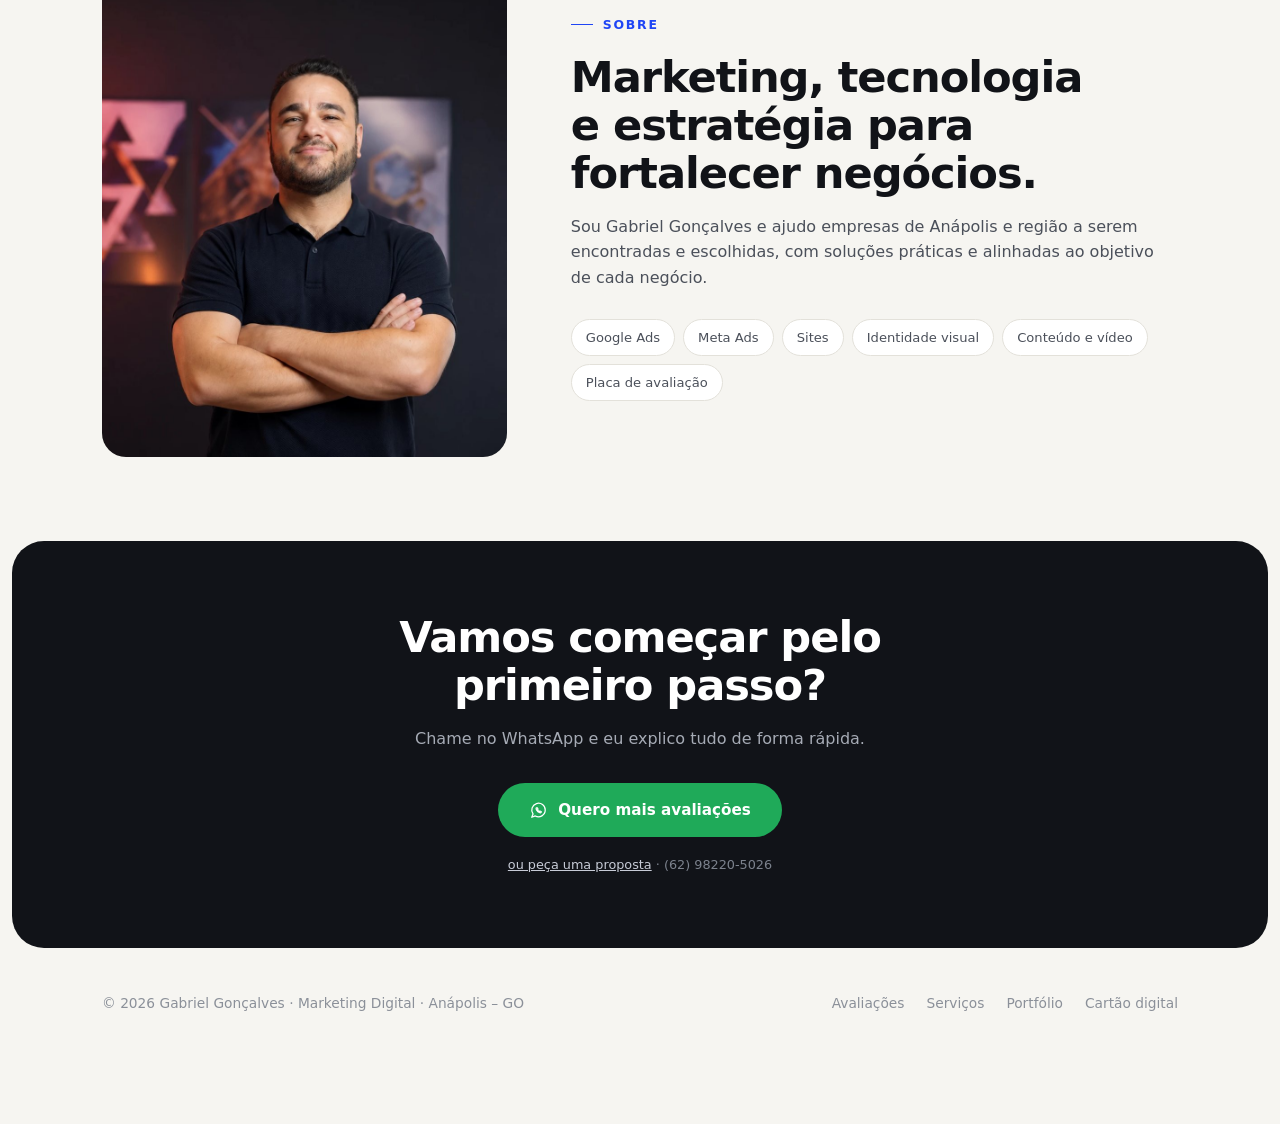
==== commit 2cb46d10: "Foto redonda com braços dentro do círculo; arquivo versionado e cache menor" ====
--- a/index.html
+++ b/index.html
@@ -94,7 +94,7 @@
       <h1 id="h-hero">Todo dia alguém procura o que você vende. Ele encontra <em>você ou o seu concorrente?</em></h1>
       <p class="sub">Ajudo empresas de Anápolis a aparecerem primeiro e a receberem mais contatos.</p>
       <div class="hero-id">
-        <img class="hid-photo" src="assets/gabriel-avatar.jpg" alt="Gabriel Gonçalves" width="64" height="64">
+        <img class="hid-photo" src="assets/gabriel-avatar-v3.jpg" alt="Gabriel Gonçalves" width="64" height="64">
         <div>
           <strong>Gabriel Gonçalves</strong>
           <span>Marketing Digital | Design | Desenvolvimento de Sites | Soluções digitais</span>
--- a/css/style.css
+++ b/css/style.css
@@ -583,3 +583,7 @@
 .reelwrap .phase{position:absolute;left:12px;top:12px;font-size:.7rem;font-weight:700;letter-spacing:.06em;text-transform:uppercase;color:var(--ink);background:rgba(255,255,255,.92);border-radius:999px;padding:5px 12px;transition:.3s}
 .reelwrap .phase.res{background:var(--accent);color:#fff}
 @media(max-width:760px){.step-vis.reel{min-height:330px}.reelwrap{height:290px}}
+
+/* foto redonda de novo (a imagem já vem com os braços dentro do círculo) */
+.vcard .avatar{width:124px;height:124px;border-radius:50%}
+.hid-photo{width:68px;height:68px;border-radius:50%}
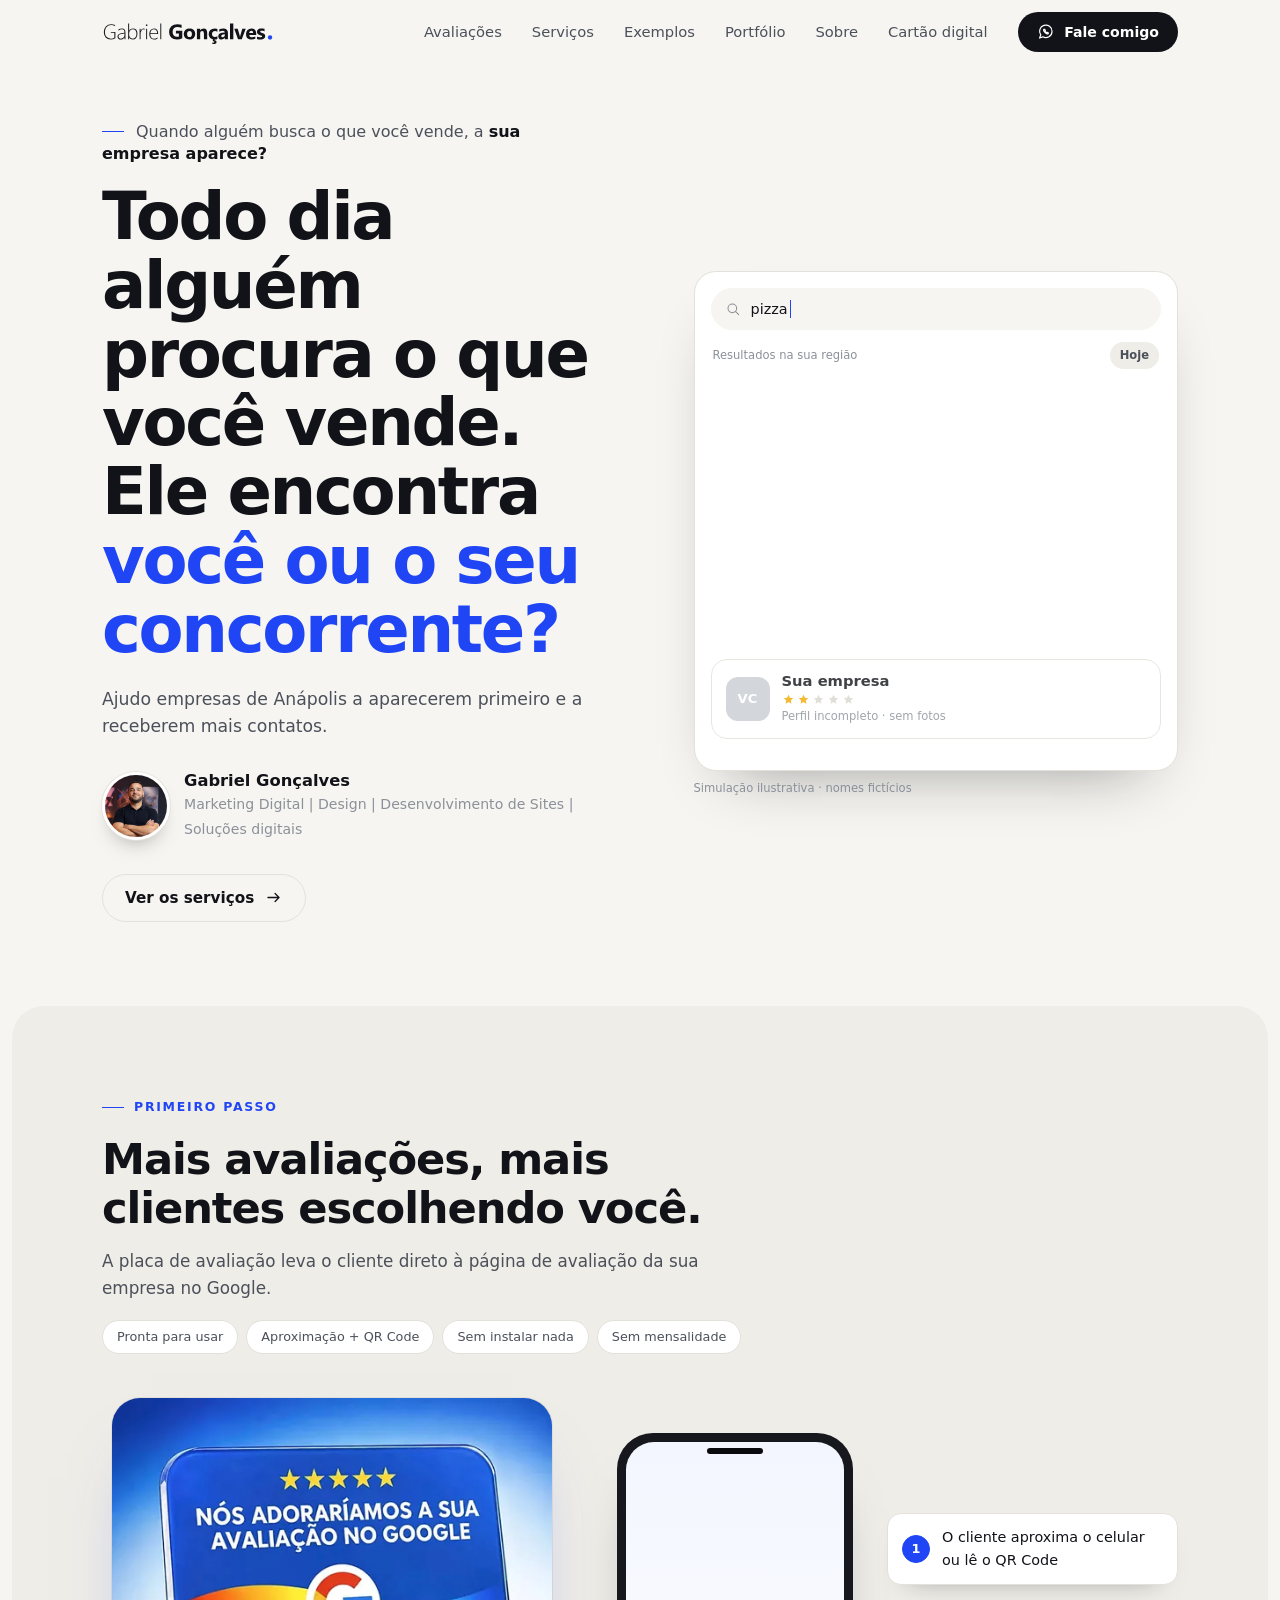
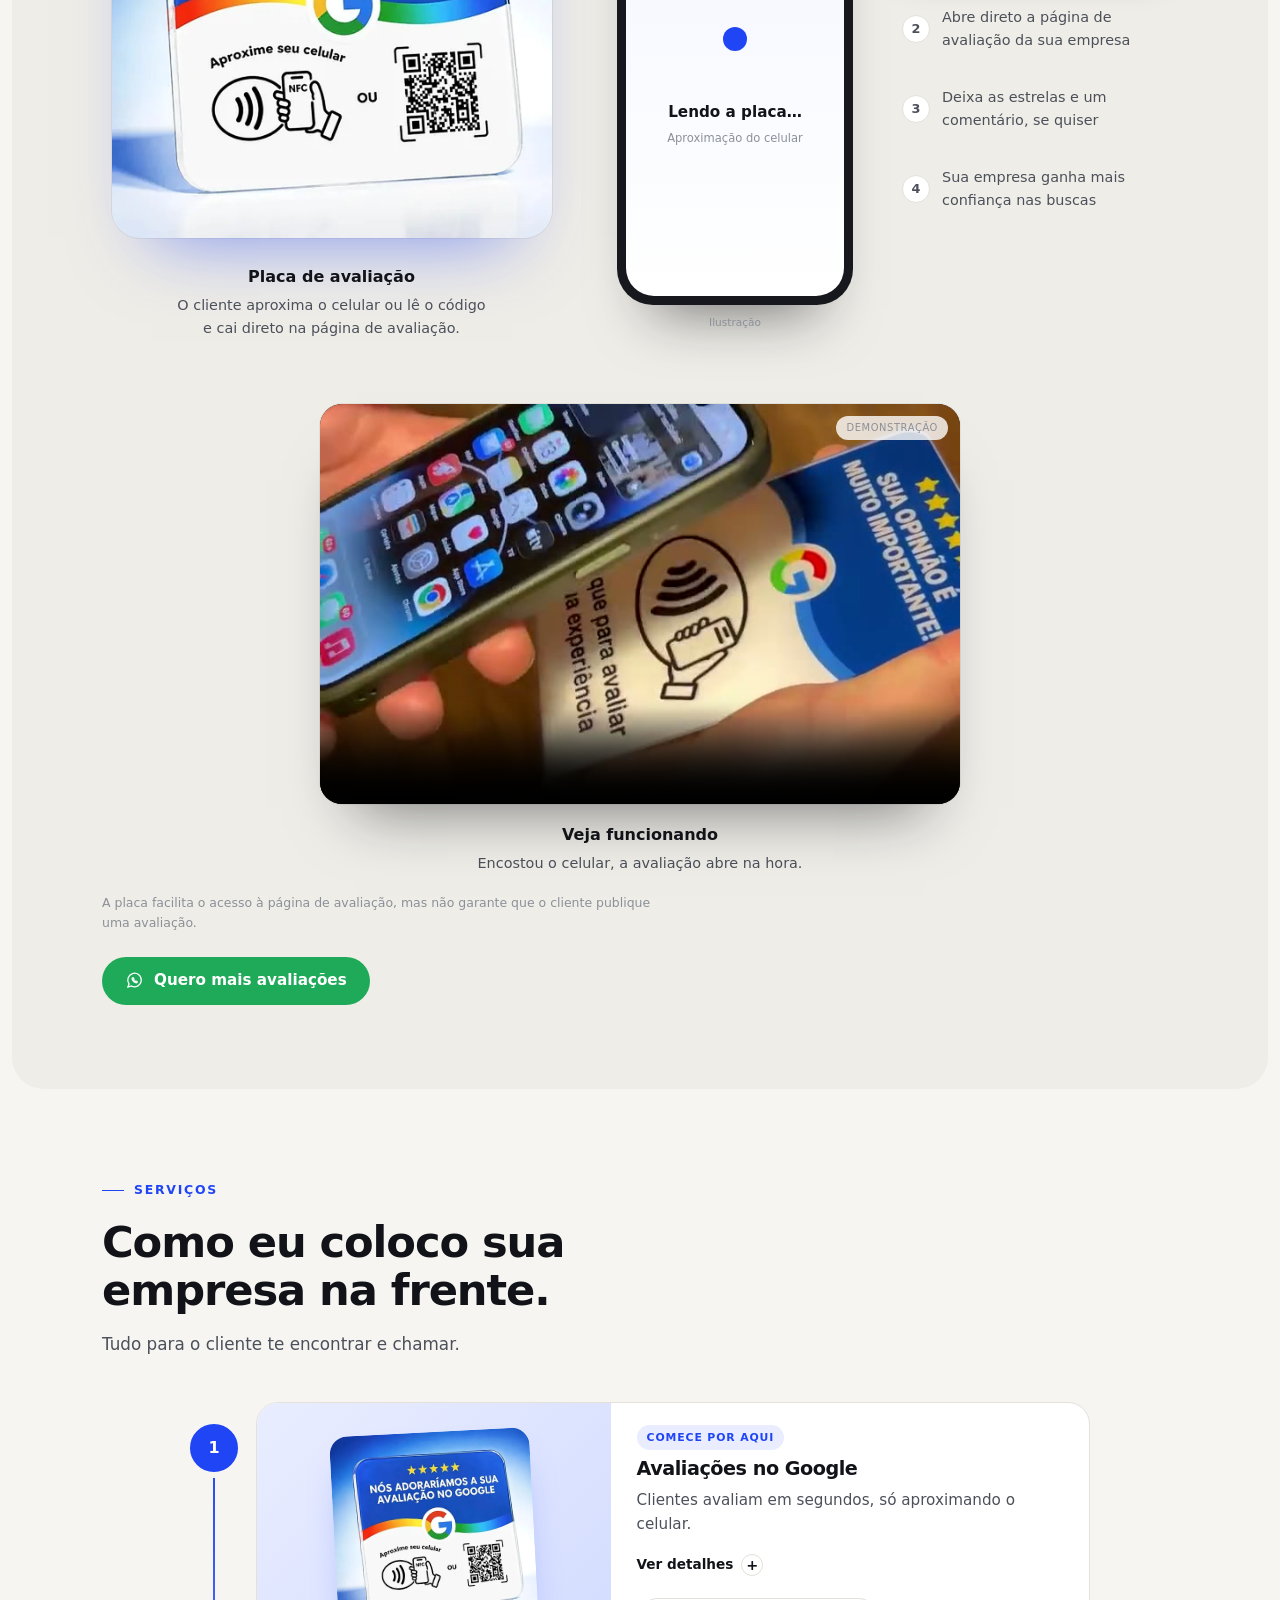
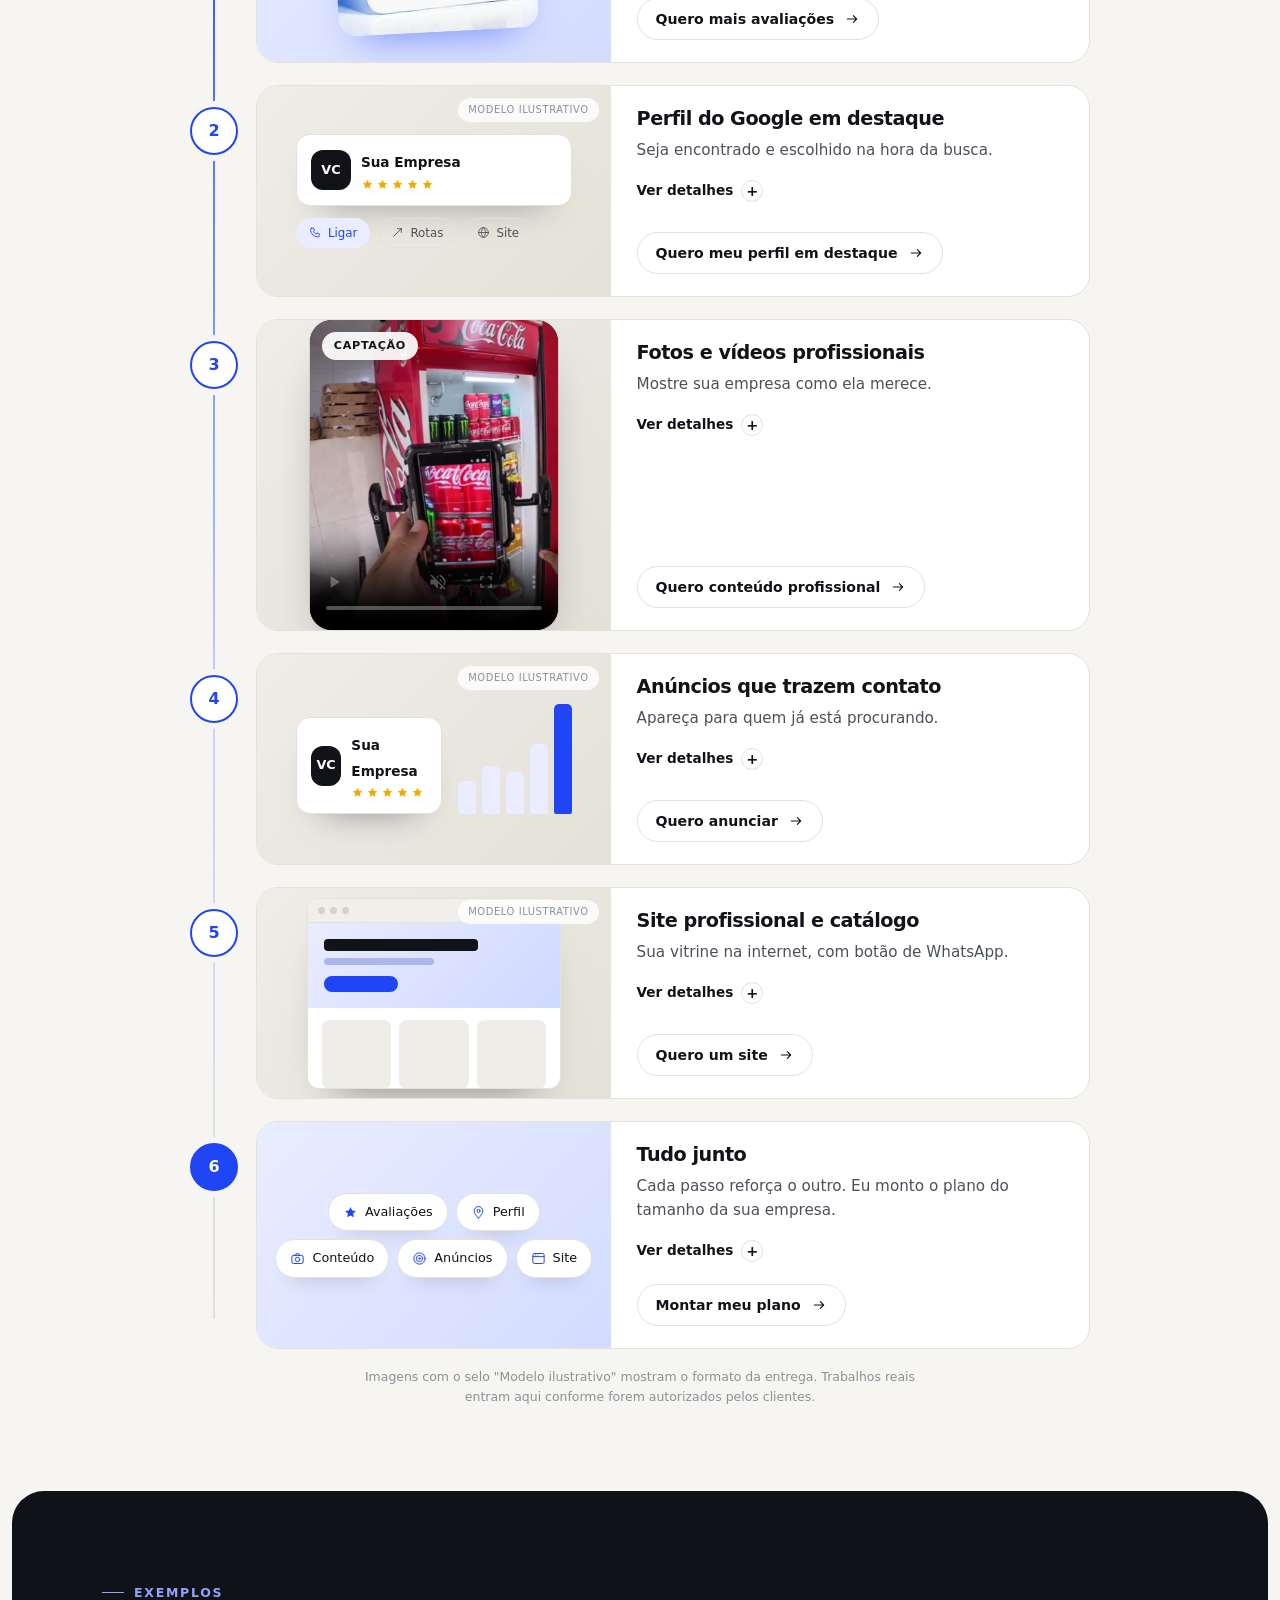
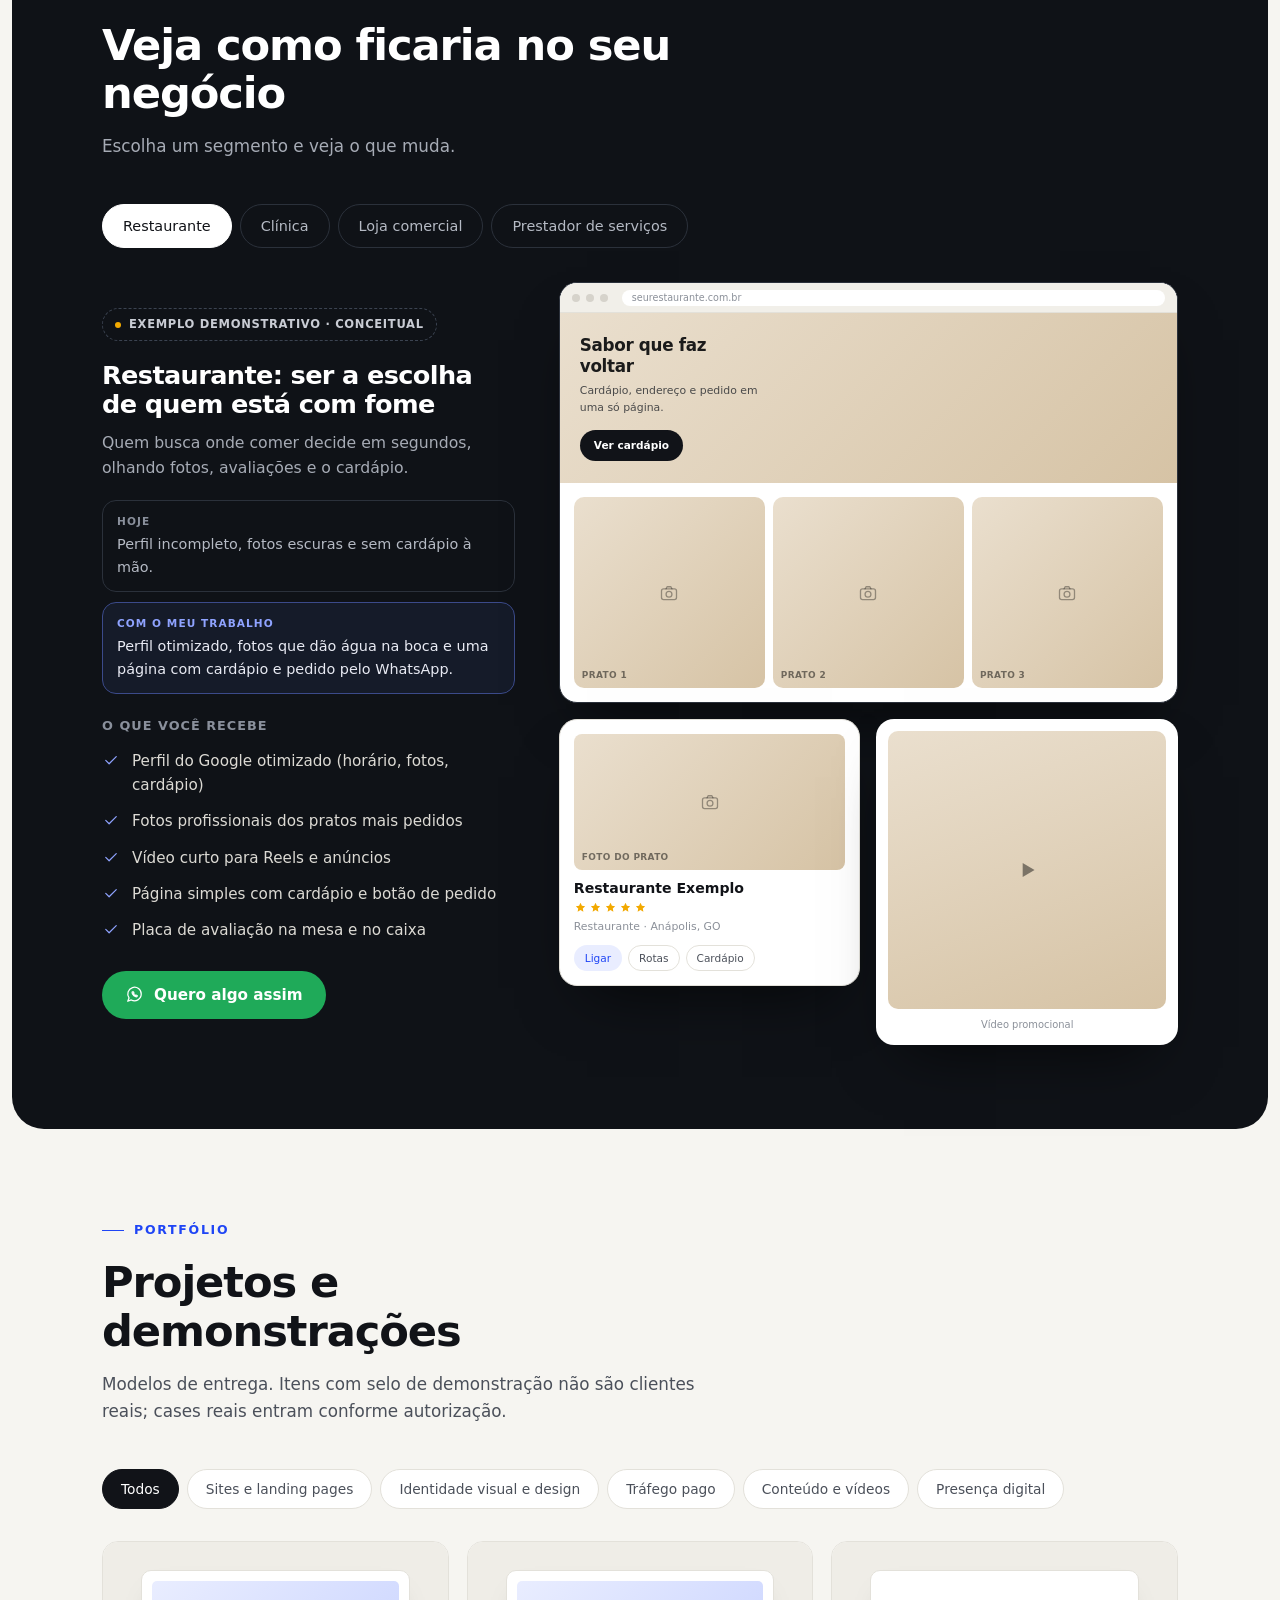
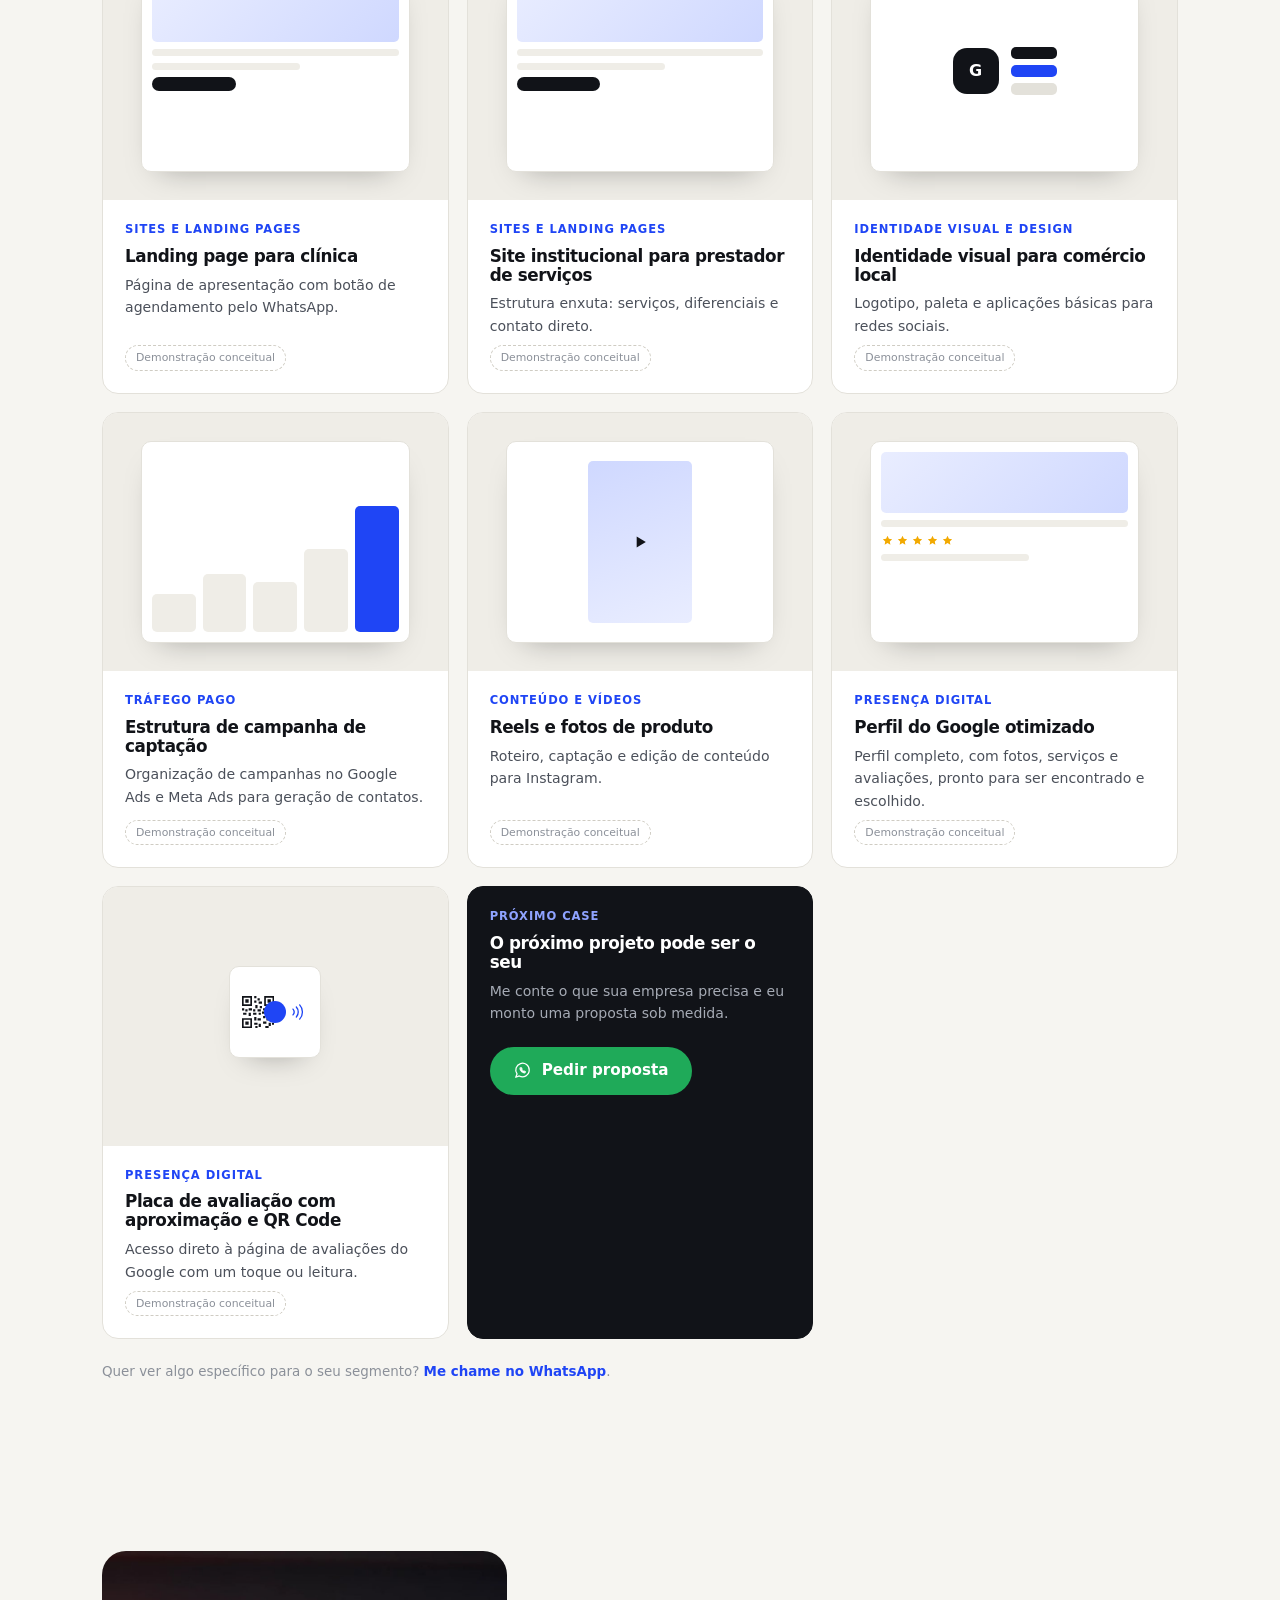
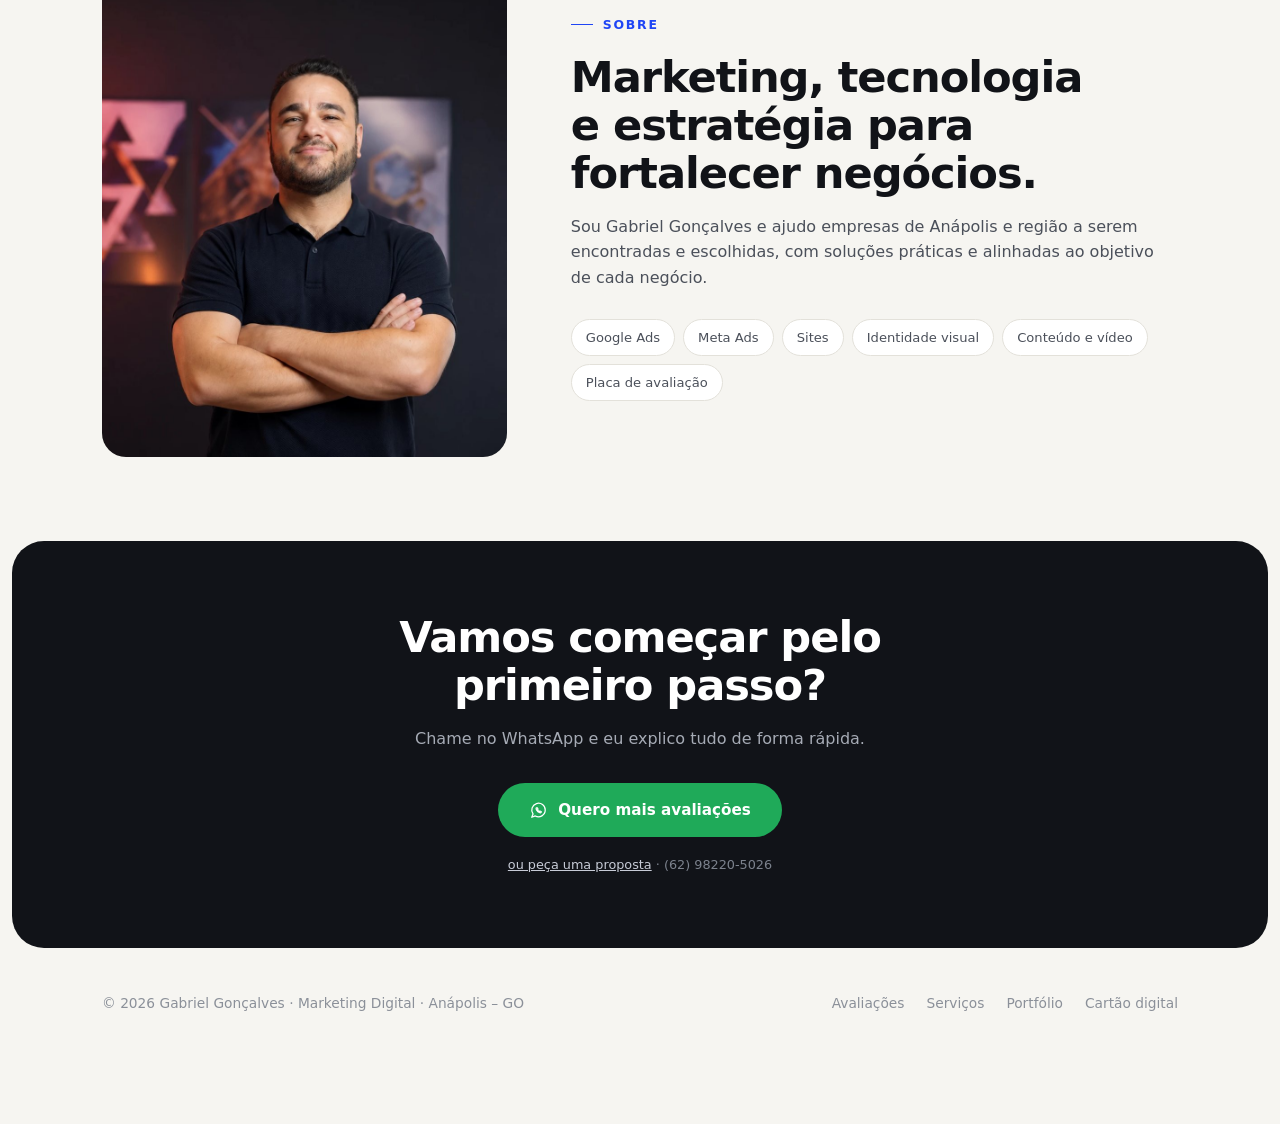
==== commit 0dcdbcaa: "Foto com zoom de 30%" ====
--- a/index.html
+++ b/index.html
@@ -94,7 +94,7 @@
       <h1 id="h-hero">Todo dia alguém procura o que você vende. Ele encontra <em>você ou o seu concorrente?</em></h1>
       <p class="sub">Ajudo empresas de Anápolis a aparecerem primeiro e a receberem mais contatos.</p>
       <div class="hero-id">
-        <img class="hid-photo" src="assets/gabriel-avatar-v3.jpg" alt="Gabriel Gonçalves" width="64" height="64">
+        <img class="hid-photo" src="assets/gabriel-avatar-v4.jpg" alt="Gabriel Gonçalves" width="64" height="64">
         <div>
           <strong>Gabriel Gonçalves</strong>
           <span>Marketing Digital | Design | Desenvolvimento de Sites | Soluções digitais</span>
